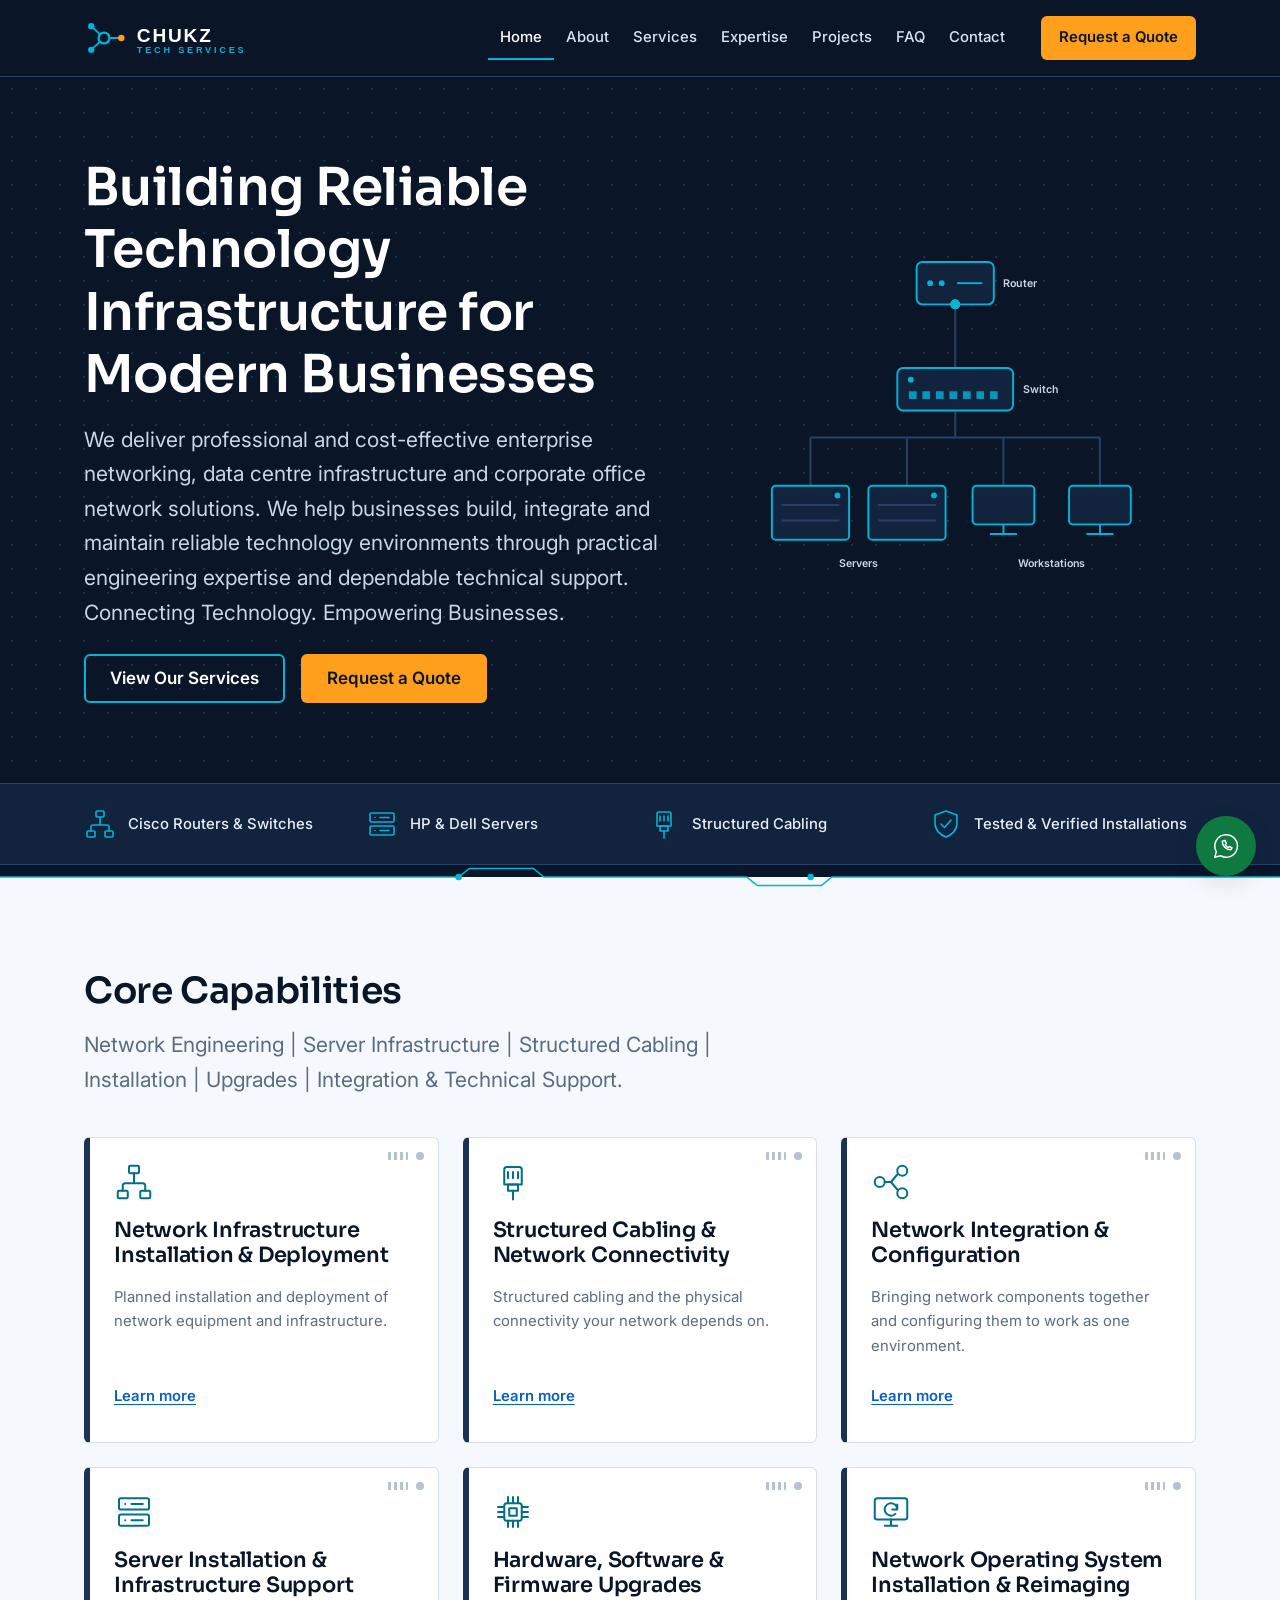
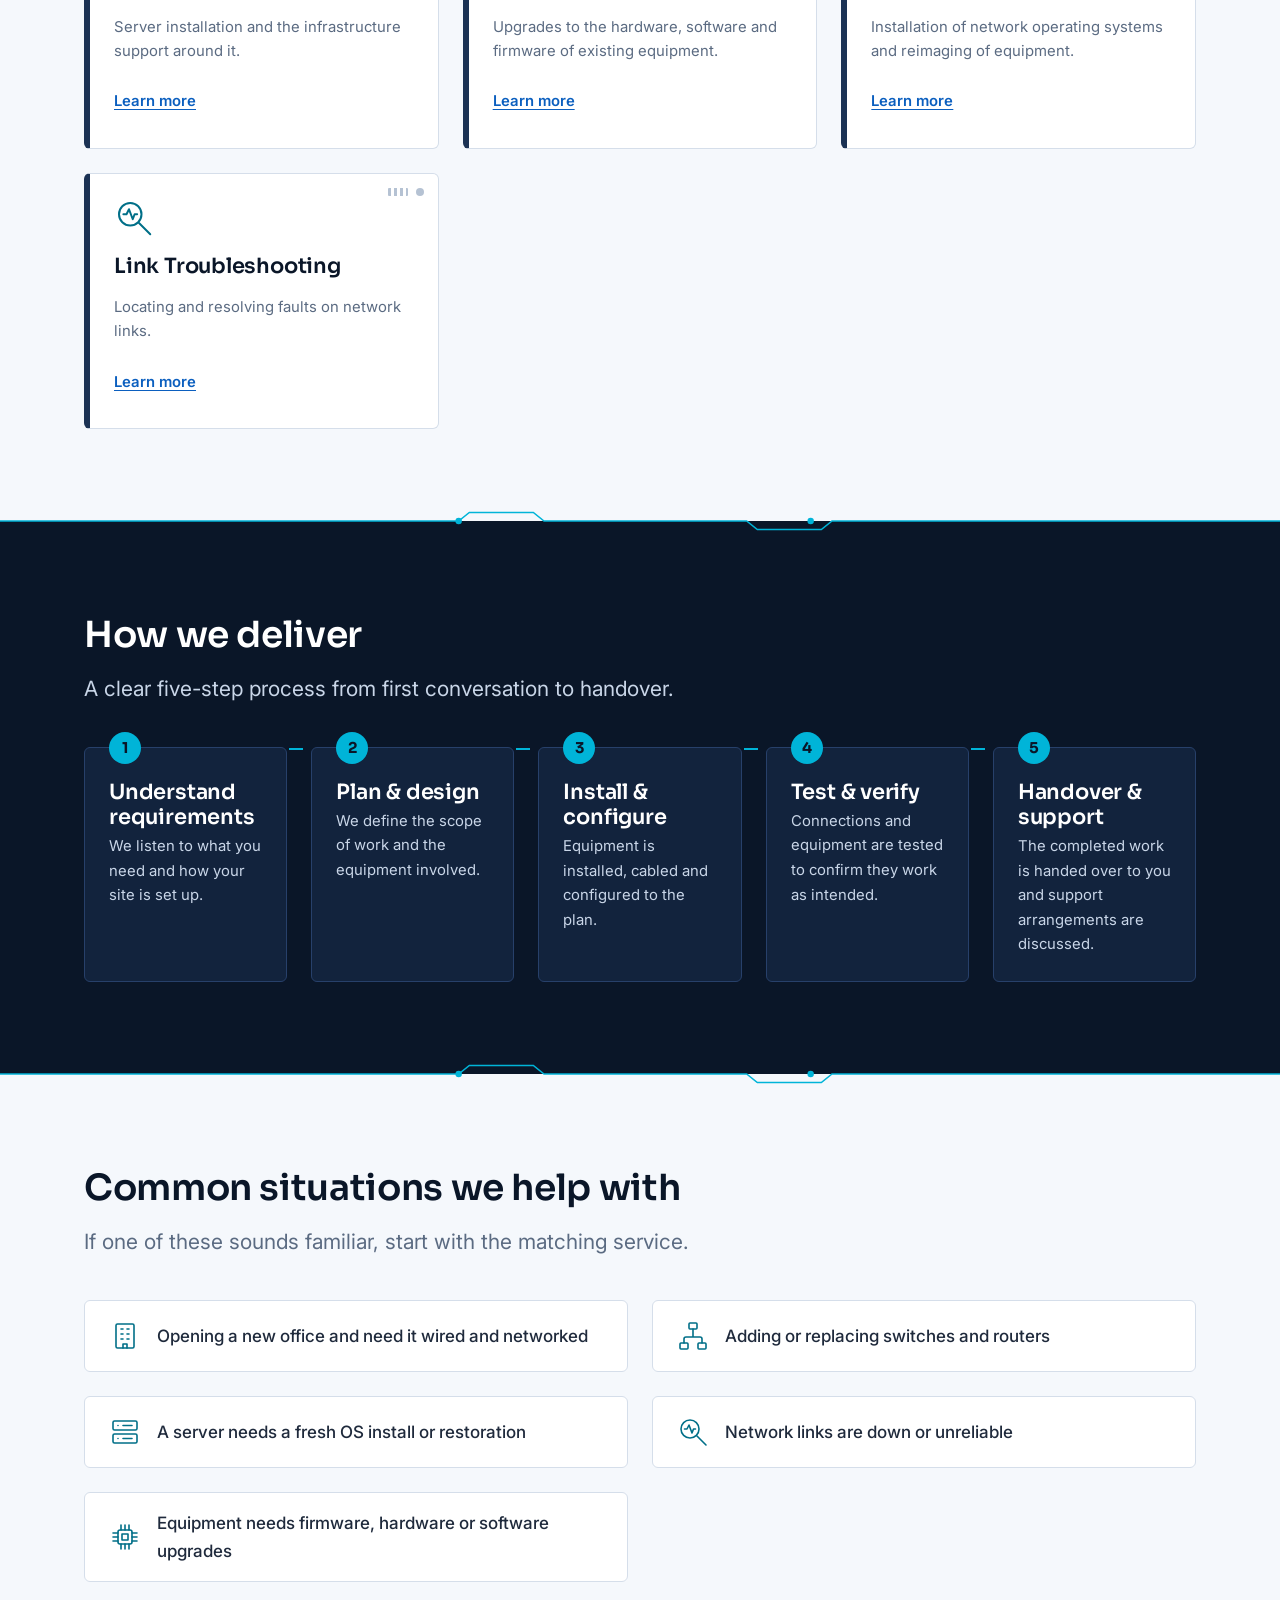
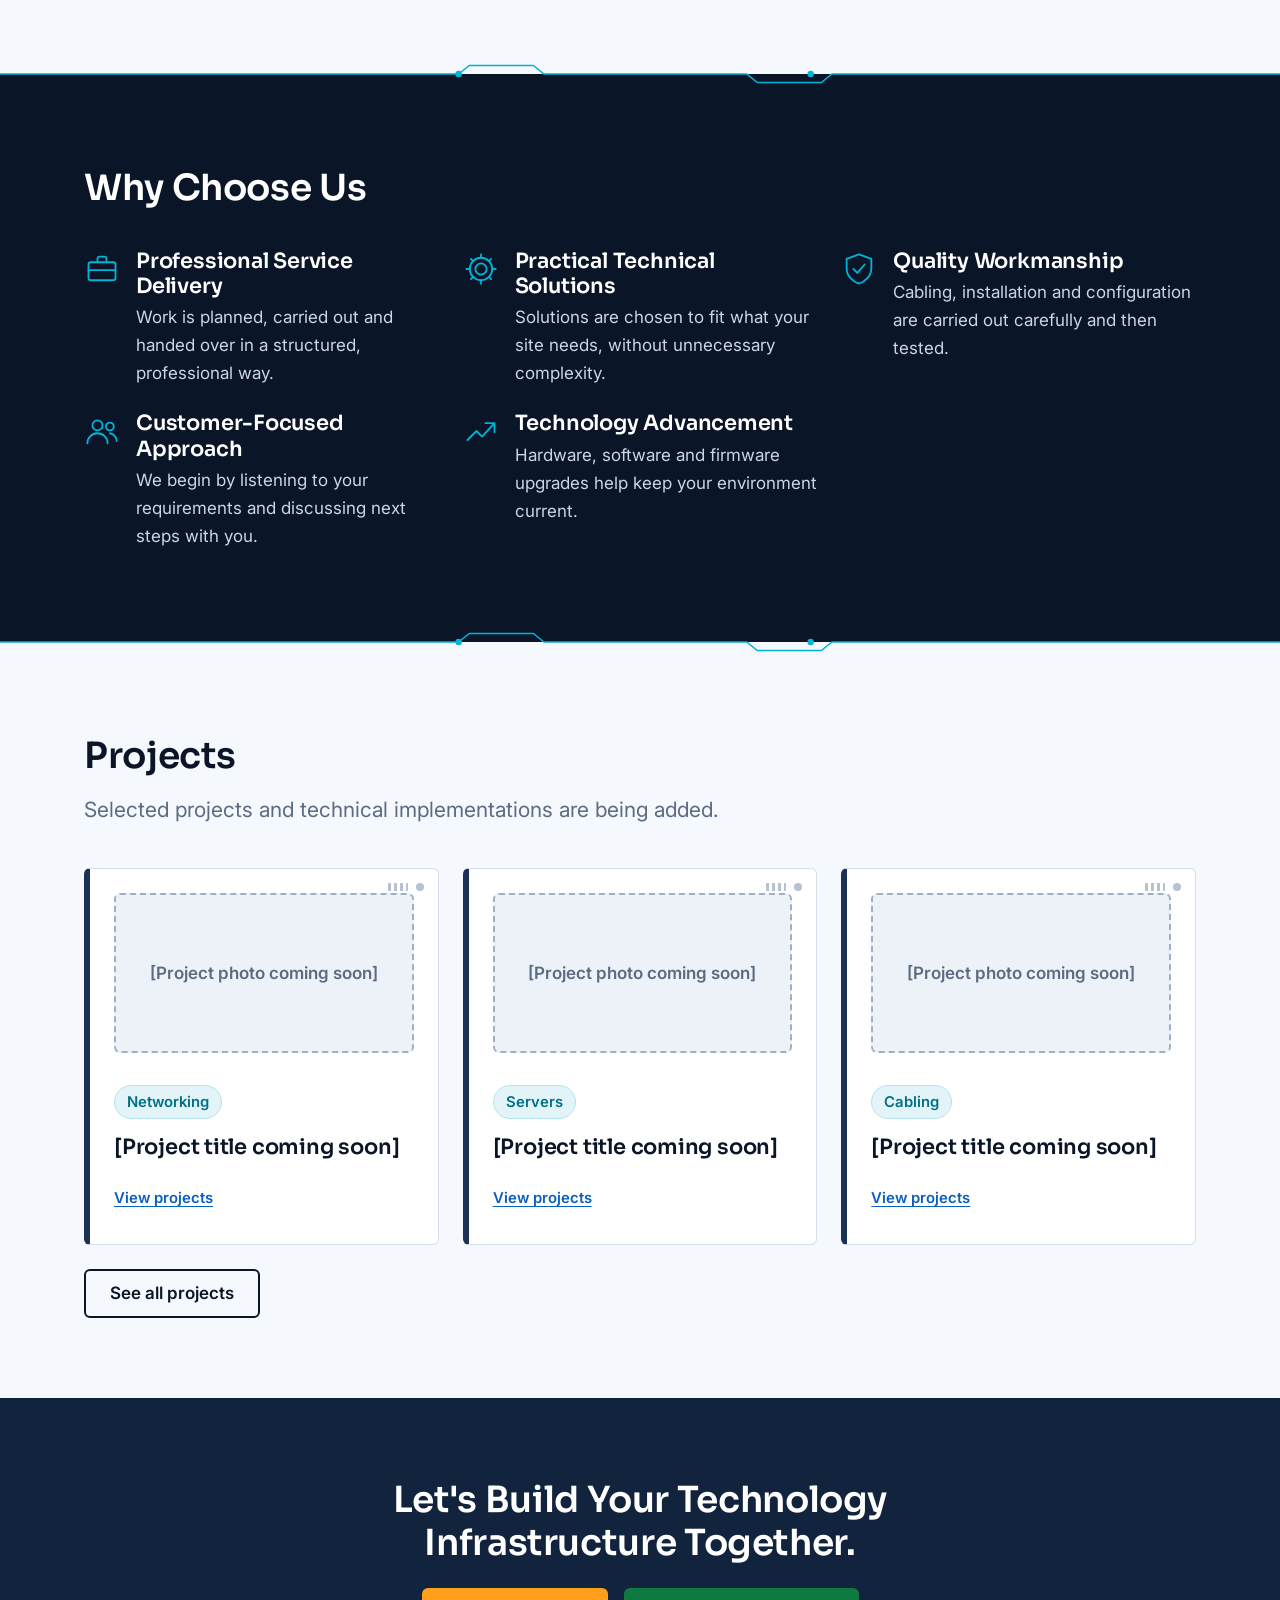
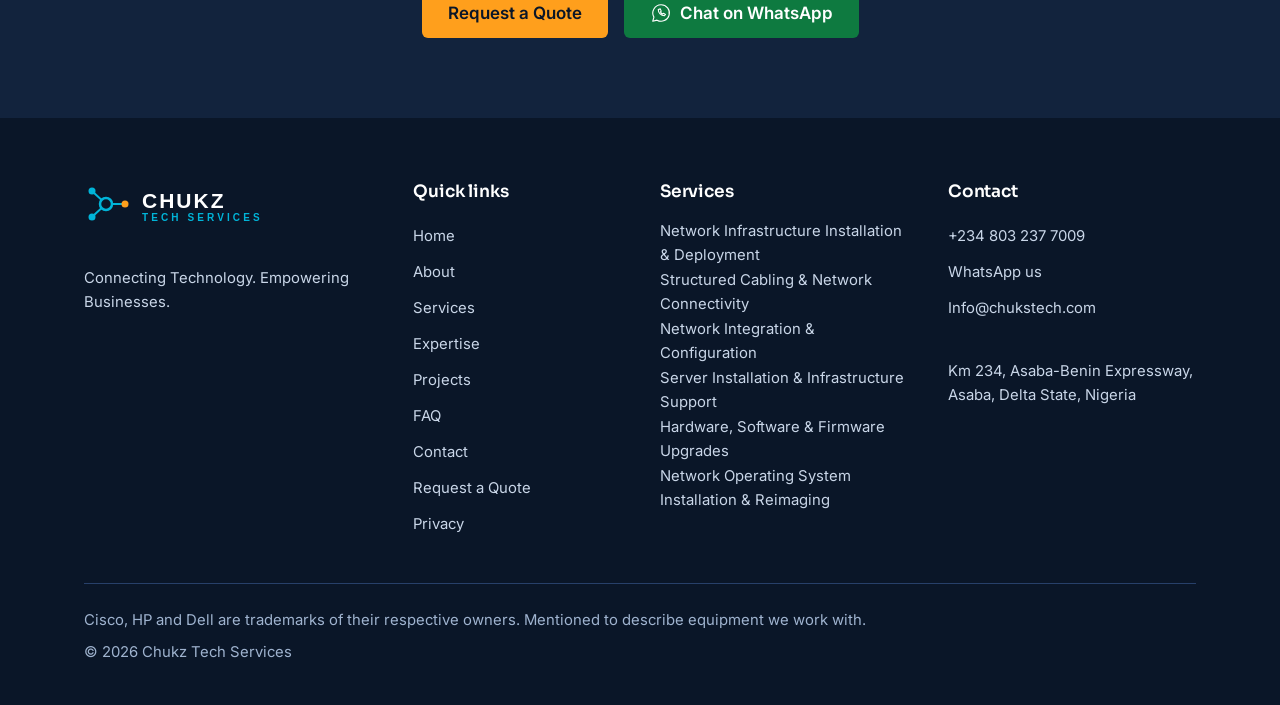
==== index.html @ 6fe448ba "updated Core Capabilities" ====
<!DOCTYPE html>
<html lang="en-GB" class="no-js">
<head>
<meta charset="utf-8">
<meta name="viewport" content="width=device-width, initial-scale=1">
<title>IT Infrastructure &amp; Network Engineering | Chukz Tech</title>
<meta name="description" content="Chukz Tech Services provides IT infrastructure, network engineering, server deployment and systems integration in Asaba, Delta State, Nigeria.">
<!-- OWNER: replace https://www.example.com with the real domain (canonical, og:url, og:image) -->
<link rel="canonical" href="https://www.example.com/index.html">
<meta name="theme-color" content="#0A1628">
<meta property="og:type" content="website"><meta property="og:site_name" content="Chukz Tech Services">
<meta property="og:title" content="IT Infrastructure &amp; Network Engineering | Chukz Tech"><meta property="og:description" content="Chukz Tech Services provides IT infrastructure, network engineering, server deployment and systems integration in Asaba, Delta State, Nigeria.">
<meta property="og:url" content="https://www.example.com/index.html"><meta property="og:image" content="https://www.example.com/assets/og-image.png">
<meta name="twitter:card" content="summary_large_image"><meta name="twitter:title" content="IT Infrastructure &amp; Network Engineering | Chukz Tech">
<meta name="twitter:description" content="Chukz Tech Services provides IT infrastructure, network engineering, server deployment and systems integration in Asaba, Delta State, Nigeria."><meta name="twitter:image" content="https://www.example.com/assets/og-image.png">
<link rel="icon" href="assets/favicon.svg" type="image/svg+xml">
<link rel="preconnect" href="https://fonts.googleapis.com"><link rel="preconnect" href="https://fonts.gstatic.com" crossorigin>
<link rel="stylesheet" href="https://fonts.googleapis.com/css2?family=Inter:wght@400;600&amp;family=Sora:wght@600&amp;display=swap">
<link rel="stylesheet" href="css/styles.css">
<script type="application/ld+json">{"@context": "https://schema.org", "@type": "ProfessionalService", "name": "Chukz Tech Services", "description": "IT infrastructure and network engineering provider.", "url": "https://www.example.com/", "telephone": "+2348032377009", "email": "Info@chukstech.com", "address": {"@type": "PostalAddress", "streetAddress": "Km 234, Asaba-Benin Expressway", "addressLocality": "Asaba", "addressRegion": "Delta State", "addressCountry": "NG"}}</script>
</head>
<body>
<svg xmlns="http://www.w3.org/2000/svg" style="display:none" aria-hidden="true" focusable="false">

<symbol id="i-network" viewBox="0 0 32 32"><rect x="12" y="3" width="8" height="6" rx="1"/><rect x="3" y="23" width="8" height="6" rx="1"/><rect x="21" y="23" width="8" height="6" rx="1"/><path d="M16 9v8M7 23v-4a2 2 0 0 1 2-2h14a2 2 0 0 1 2 2v4"/></symbol>
<symbol id="i-cable" viewBox="0 0 32 32"><path d="M9 18V6a2 2 0 0 1 2-2h10a2 2 0 0 1 2 2v12z"/><path d="M12 8v5M16 8v5M20 8v5"/><rect x="12" y="18" width="8" height="5"/><path d="M16 23v7"/></symbol>
<symbol id="i-integration" viewBox="0 0 32 32"><circle cx="7" cy="16" r="4"/><circle cx="25" cy="7" r="4"/><circle cx="25" cy="25" r="4"/><path d="M11 16h5M16 16l5-6M16 16l5 6"/></symbol>
<symbol id="i-server" viewBox="0 0 32 32"><rect x="4" y="5" width="24" height="9" rx="1.5"/><rect x="4" y="18" width="24" height="9" rx="1.5"/><path d="M9 9.5h.01M9 22.5h.01M14 9.5h9M14 22.5h9"/></symbol>
<symbol id="i-chip" viewBox="0 0 32 32"><rect x="9" y="9" width="14" height="14" rx="2"/><rect x="13" y="13" width="6" height="6"/><path d="M12 9V4M16 9V4M20 9V4M12 28v-5M16 28v-5M20 28v-5M9 12H4M9 16H4M9 20H4M28 12h-5M28 16h-5M28 20h-5"/></symbol>
<symbol id="i-reimage" viewBox="0 0 32 32"><rect x="3" y="5" width="26" height="17" rx="2"/><path d="M11 27h10M16 22v5M21 14a5 5 0 1 0-1.5 3.5M21 10v4h-4"/></symbol>
<symbol id="i-troubleshoot" viewBox="0 0 32 32"><circle cx="13" cy="13" r="9"/><path d="M20 20l9 9M7.5 13h2.5l2-4 3 8 1.5-4h2"/></symbol>
<symbol id="i-remote" viewBox="0 0 32 32"><rect x="5" y="14" width="22" height="13" rx="2"/><path d="M11 10a7.5 7.5 0 0 1 10 0M13.5 12.8a4 4 0 0 1 5 0M14 18l8 3-3.5 1-1 3.5z"/></symbol>
<symbol id="i-phone" viewBox="0 0 32 32"><path d="M7 4h5l2 6-3 2a14 14 0 0 0 7 7l2-3 6 2v5a2 2 0 0 1-2 2A21 21 0 0 1 5 6a2 2 0 0 1 2-2z"/></symbol>
<symbol id="i-whatsapp" viewBox="0 0 32 32"><path d="M16 4a12 12 0 0 0-10.3 18L4 28l6.2-1.6A12 12 0 1 0 16 4z"/><path d="M12 11c0 5 4 9 9 9l1.5-2-3-1.5-1.2 1a6 6 0 0 1-3-3l1-1.2L15 10z"/></symbol>
<symbol id="i-mail" viewBox="0 0 32 32"><rect x="3" y="7" width="26" height="18" rx="2"/><path d="M4 9l12 9 12-9"/></symbol>
<symbol id="i-pin" viewBox="0 0 32 32"><path d="M16 29s9-8 9-15a9 9 0 0 0-18 0c0 7 9 15 9 15z"/><circle cx="16" cy="14" r="3"/></symbol>
<symbol id="i-shield" viewBox="0 0 32 32"><path d="M16 3l11 4v8c0 7-5 12-11 14C10 27 5 22 5 15V7z"/><path d="M11 16l3.5 3.5L21 12"/></symbol>
<symbol id="i-quote" viewBox="0 0 32 32"><path d="M8 3h12l6 6v20H8z"/><path d="M20 3v6h6M12 15h10M12 20h10M12 25h6"/></symbol>
<symbol id="i-gear" viewBox="0 0 32 32"><circle cx="16" cy="16" r="5"/><circle cx="16" cy="16" r="10"/><path d="M16 3v3M16 26v3M3 16h3M26 16h3M7 7l2 2M23 23l2 2M7 25l2-2M23 9l2-2"/></symbol>
<symbol id="i-users" viewBox="0 0 32 32"><circle cx="12" cy="11" r="4.5"/><path d="M3 27a9 9 0 0 1 18 0"/><circle cx="23" cy="12" r="3.5"/><path d="M23 18a7 7 0 0 1 6 7"/></symbol>
<symbol id="i-scale" viewBox="0 0 32 32"><path d="M16 4v22M8 28h16M5 9h22M5 9L1.5 17a3.5 2.5 0 0 0 7 0zM27 9l-3.5 8a3.5 2.5 0 0 0 7 0z"/></symbol>
<symbol id="i-trend" viewBox="0 0 32 32"><path d="M4 24l8-8 5 5 11-12M20 9h8v8"/></symbol>
<symbol id="i-briefcase" viewBox="0 0 32 32"><rect x="4" y="10" width="24" height="16" rx="2"/><path d="M12 10V7a2 2 0 0 1 2-2h4a2 2 0 0 1 2 2v3M4 17h24"/></symbol>
<symbol id="i-building" viewBox="0 0 32 32"><rect x="7" y="4" width="18" height="24" rx="1.5"/><path d="M12 9h2M18 9h2M12 14h2M18 14h2M12 19h2M18 19h2M14 28v-4h4v4"/></symbol>
<symbol id="i-check" viewBox="0 0 32 32"><circle cx="16" cy="16" r="12"/><path d="M10 16.5l4 4 8-9"/></symbol>
<symbol id="i-target" viewBox="0 0 32 32"><circle cx="16" cy="16" r="12"/><circle cx="16" cy="16" r="7"/><circle cx="16" cy="16" r="2"/></symbol>
<symbol id="i-eye" viewBox="0 0 32 32"><path d="M2 16s5-9 14-9 14 9 14 9-5 9-14 9S2 16 2 16z"/><circle cx="16" cy="16" r="4"/></symbol>
</svg>
<a class="skip-link" href="#main">Skip to main content</a>
<header class="site-header">
<div class="container header-inner">
<a class="brand" href="index.html" aria-label="Chukz Tech Services, home"><img src="assets/logo.svg" alt="Chukz Tech Services" width="200" height="44"></a>
<div class="header-flex">
<nav id="nav-panel" class="nav-panel" aria-label="Primary"><ul class="nav-list"><li><a href="index.html" aria-current="page">Home</a></li><li><a href="about.html">About</a></li><li><a href="services.html">Services</a></li><li><a href="expertise.html">Expertise</a></li><li><a href="projects.html">Projects</a></li><li><a href="faq.html">FAQ</a></li><li><a href="contact.html">Contact</a></li></ul>
<div class="panel-cta"><a class="btn btn-primary btn-block" href="request-quote.html">Request a Quote</a></div></nav>
<div class="header-cta"><a class="btn btn-primary" href="request-quote.html">Request a Quote</a>
<button class="nav-toggle" type="button" aria-expanded="false" aria-controls="nav-panel" aria-label="Open menu"><span class="bars"></span></button></div>
</div></div></header>
<main id="main">
<section class="hero dotgrid"><div class="container hero-grid">
<div><h1>Building Reliable Technology Infrastructure for Modern Businesses</h1>
<p>   We deliver professional and cost-effective enterprise networking, data centre infrastructure and corporate office network solutions. We help businesses build, integrate and maintain reliable technology environments through practical engineering expertise and dependable technical support.
Connecting Technology. Empowering Businesses.</p>
<div class="btn-row"><a class="btn btn-secondary" href="services.html">View Our Services</a><a class="btn btn-primary" href="request-quote.html">Request a Quote</a></div></div>
<div class="hero-visual" role="img" aria-label="Animated network diagram: a router connected to a switch, which connects to servers and workstations"><svg viewBox="0 0 500 400" aria-hidden="true" focusable="false">
<path class="topo-link" d="M250 74V140M250 184V212M100 212H400M100 212V262M200 212V262M300 212V262M400 212V262"/>
<rect class="topo-node" x="210" y="30" width="80" height="44" rx="6"/><circle class="led" cx="224" cy="52" r="3"/><circle class="led" cx="236" cy="52" r="3"/><path d="M252 52h26" stroke="#00B4D8" stroke-width="2"/>
<text class="topo-label" x="300" y="56">Router</text>
<rect class="topo-node" x="190" y="140" width="120" height="44" rx="6"/>
<g fill="#00B4D8" opacity=".8"><rect x="202" y="164" width="8" height="8"/><rect x="216" y="164" width="8" height="8"/><rect x="230" y="164" width="8" height="8"/><rect x="244" y="164" width="8" height="8"/><rect x="258" y="164" width="8" height="8"/><rect x="272" y="164" width="8" height="8"/><rect x="286" y="164" width="8" height="8"/></g>
<circle class="led" cx="204" cy="152" r="3"/><text class="topo-label" x="320" y="166">Switch</text>
<g><rect class="topo-node" x="60" y="262" width="80" height="56" rx="4"/><path d="M70 282h60M70 298h60" stroke="#27406A" stroke-width="2"/><circle class="led" cx="128" cy="272" r="3"/>
<rect class="topo-node" x="160" y="262" width="80" height="56" rx="4"/><path d="M170 282h60M170 298h60" stroke="#27406A" stroke-width="2"/><circle class="led" cx="228" cy="272" r="3"/></g>
<text class="topo-label" x="150" y="346" text-anchor="middle">Servers</text>
<g><rect class="topo-node" x="268" y="262" width="64" height="40" rx="4"/><path d="M300 302v10M286 312h28" stroke="#00B4D8" stroke-width="2" fill="none"/>
<rect class="topo-node" x="368" y="262" width="64" height="40" rx="4"/><path d="M400 302v10M386 312h28" stroke="#00B4D8" stroke-width="2" fill="none"/></g>
<text class="topo-label" x="350" y="346" text-anchor="middle">Workstations</text>
<circle class="packet" r="5" style="offset-path:path('M250 74V212H100V262')"/>
<circle class="packet p2" r="5" style="offset-path:path('M250 74V212H200V262')"/>
<circle class="packet p3" r="5" style="offset-path:path('M250 74V212H400V262')"/>
</svg></div>
</div></section>
<section class="trust" aria-label="What we work with"><div class="container"><ul>
<li><svg class="icon" aria-hidden="true" focusable="false"><use href="#i-network"/></svg>Cisco Routers &amp; Switches</li><li><svg class="icon" aria-hidden="true" focusable="false"><use href="#i-server"/></svg>HP &amp; Dell Servers</li><li><svg class="icon" aria-hidden="true" focusable="false"><use href="#i-cable"/></svg>Structured Cabling</li><li><svg class="icon" aria-hidden="true" focusable="false"><use href="#i-shield"/></svg>Tested &amp; Verified Installations</li></ul></div></section>
<svg class="divider d2l" viewBox="0 0 1200 24" preserveAspectRatio="xMidYMid slice" aria-hidden="true" focusable="false"><path d="M0 12H430l10-8h60l10 8h190l10 8h60l10-8H1200"/><circle cx="430" cy="12" r="3"/><circle cx="760" cy="12" r="3"/></svg>
<section class="section light" id="capabilities"><div class="container">
<div class="section-head reveal"><h2>Core Capabilities</h2><p>Network Engineering | Server Infrastructure | Structured Cabling | Installation | Upgrades | Integration & Technical Support.</p></div>
<div class="cards-3"><article class="rack reveal"><svg class="icon" aria-hidden="true" focusable="false"><use href="#i-network"/></svg><h3>Network Infrastructure Installation &amp; Deployment</h3><p>Planned installation and deployment of network equipment and infrastructure.</p><a class="more" href="services.html#network-infrastructure">Learn more<span class="sr-only"> about Network Infrastructure Installation &amp; Deployment</span></a></article><article class="rack reveal"><svg class="icon" aria-hidden="true" focusable="false"><use href="#i-cable"/></svg><h3>Structured Cabling &amp; Network Connectivity</h3><p>Structured cabling and the physical connectivity your network depends on.</p><a class="more" href="services.html#structured-cabling">Learn more<span class="sr-only"> about Structured Cabling &amp; Network Connectivity</span></a></article><article class="rack reveal"><svg class="icon" aria-hidden="true" focusable="false"><use href="#i-integration"/></svg><h3>Network Integration &amp; Configuration</h3><p>Bringing network components together and configuring them to work as one environment.</p><a class="more" href="services.html#network-integration">Learn more<span class="sr-only"> about Network Integration &amp; Configuration</span></a></article><article class="rack reveal"><svg class="icon" aria-hidden="true" focusable="false"><use href="#i-server"/></svg><h3>Server Installation &amp; Infrastructure Support</h3><p>Server installation and the infrastructure support around it.</p><a class="more" href="services.html#server-installation">Learn more<span class="sr-only"> about Server Installation &amp; Infrastructure Support</span></a></article><article class="rack reveal"><svg class="icon" aria-hidden="true" focusable="false"><use href="#i-chip"/></svg><h3>Hardware, Software &amp; Firmware Upgrades</h3><p>Upgrades to the hardware, software and firmware of existing equipment.</p><a class="more" href="services.html#upgrades">Learn more<span class="sr-only"> about Hardware, Software &amp; Firmware Upgrades</span></a></article><article class="rack reveal"><svg class="icon" aria-hidden="true" focusable="false"><use href="#i-reimage"/></svg><h3>Network Operating System Installation &amp; Reimaging</h3><p>Installation of network operating systems and reimaging of equipment.</p><a class="more" href="services.html#os-reimaging">Learn more<span class="sr-only"> about Network Operating System Installation &amp; Reimaging</span></a></article><article class="rack reveal"><svg class="icon" aria-hidden="true" focusable="false"><use href="#i-troubleshoot"/></svg><h3>Link Troubleshooting</h3><p>Locating and resolving faults on network links.</p><a class="more" href="services.html#link-troubleshooting">Learn more<span class="sr-only"> about Link Troubleshooting</span></a></article></div></div></section>
<svg class="divider l2d" viewBox="0 0 1200 24" preserveAspectRatio="xMidYMid slice" aria-hidden="true" focusable="false"><path d="M0 12H430l10-8h60l10 8h190l10 8h60l10-8H1200"/><circle cx="430" cy="12" r="3"/><circle cx="760" cy="12" r="3"/></svg>
<section class="section dark dotgrid" id="process"><div class="container">
<div class="section-head reveal"><h2>How we deliver</h2><p>A clear five-step process from first conversation to handover.</p></div>
<ol class="steps"><li class="reveal"><h3>Understand requirements</h3><p>We listen to what you need and how your site is set up.</p></li><li class="reveal"><h3>Plan & design</h3><p>We define the scope of work and the equipment involved.</p></li><li class="reveal"><h3>Install & configure</h3><p>Equipment is installed, cabled and configured to the plan.</p></li><li class="reveal"><h3>Test & verify</h3><p>Connections and equipment are tested to confirm they work as intended.</p></li><li class="reveal"><h3>Handover & support</h3><p>The completed work is handed over to you and support arrangements are discussed.</p></li></ol></div></section>
<svg class="divider d2l" viewBox="0 0 1200 24" preserveAspectRatio="xMidYMid slice" aria-hidden="true" focusable="false"><path d="M0 12H430l10-8h60l10 8h190l10 8h60l10-8H1200"/><circle cx="430" cy="12" r="3"/><circle cx="760" cy="12" r="3"/></svg>
<section class="section light" id="situations"><div class="container">
<div class="section-head reveal"><h2>Common situations we help with</h2><p>If one of these sounds familiar, start with the matching service.</p></div>
<div class="cards-2"><a class="scenario reveal" href="services.html#network-infrastructure"><svg class="icon" aria-hidden="true" focusable="false"><use href="#i-building"/></svg><span>Opening a new office and need it wired and networked</span></a><a class="scenario reveal" href="services.html#network-integration"><svg class="icon" aria-hidden="true" focusable="false"><use href="#i-network"/></svg><span>Adding or replacing switches and routers</span></a><a class="scenario reveal" href="services.html#server-installation"><svg class="icon" aria-hidden="true" focusable="false"><use href="#i-server"/></svg><span>A server needs a fresh OS install or restoration</span></a><a class="scenario reveal" href="services.html#link-troubleshooting"><svg class="icon" aria-hidden="true" focusable="false"><use href="#i-troubleshoot"/></svg><span>Network links are down or unreliable</span></a><a class="scenario reveal" href="services.html#upgrades"><svg class="icon" aria-hidden="true" focusable="false"><use href="#i-chip"/></svg><span>Equipment needs firmware, hardware or software upgrades</span></a></div></div></section>
<svg class="divider l2d" viewBox="0 0 1200 24" preserveAspectRatio="xMidYMid slice" aria-hidden="true" focusable="false"><path d="M0 12H430l10-8h60l10 8h190l10 8h60l10-8H1200"/><circle cx="430" cy="12" r="3"/><circle cx="760" cy="12" r="3"/></svg>
<section class="section dark" id="why"><div class="container">
<div class="section-head reveal"><h2>Why Choose Us</h2></div>
<div class="cards-3"><div class="value reveal"><svg class="icon" aria-hidden="true" focusable="false"><use href="#i-briefcase"/></svg><div><h3>Professional Service Delivery</h3><p>Work is planned, carried out and handed over in a structured, professional way.</p></div></div><div class="value reveal"><svg class="icon" aria-hidden="true" focusable="false"><use href="#i-gear"/></svg><div><h3>Practical Technical Solutions</h3><p>Solutions are chosen to fit what your site needs, without unnecessary complexity.</p></div></div><div class="value reveal"><svg class="icon" aria-hidden="true" focusable="false"><use href="#i-shield"/></svg><div><h3>Quality Workmanship</h3><p>Cabling, installation and configuration are carried out carefully and then tested.</p></div></div><div class="value reveal"><svg class="icon" aria-hidden="true" focusable="false"><use href="#i-users"/></svg><div><h3>Customer-Focused Approach</h3><p>We begin by listening to your requirements and discussing next steps with you.</p></div></div><div class="value reveal"><svg class="icon" aria-hidden="true" focusable="false"><use href="#i-trend"/></svg><div><h3>Technology Advancement</h3><p>Hardware, software and firmware upgrades help keep your environment current.</p></div></div></div></div></section>
<svg class="divider d2l" viewBox="0 0 1200 24" preserveAspectRatio="xMidYMid slice" aria-hidden="true" focusable="false"><path d="M0 12H430l10-8h60l10 8h190l10 8h60l10-8H1200"/><circle cx="430" cy="12" r="3"/><circle cx="760" cy="12" r="3"/></svg>
<section class="section light" id="projects-teaser"><div class="container">
<div class="section-head reveal"><h2>Projects</h2><p>Selected projects and technical implementations are being added.</p></div>
<div class="cards-3"><article class="rack reveal"><!-- OWNER: replace --><div class="placeholder">[Project photo coming soon]</div><p class="mt-4"><span class="badge">Networking</span></p><h3>[Project title coming soon]</h3><a class="more" href="projects.html">View projects</a></article><article class="rack reveal"><!-- OWNER: replace --><div class="placeholder">[Project photo coming soon]</div><p class="mt-4"><span class="badge">Servers</span></p><h3>[Project title coming soon]</h3><a class="more" href="projects.html">View projects</a></article><article class="rack reveal"><!-- OWNER: replace --><div class="placeholder">[Project photo coming soon]</div><p class="mt-4"><span class="badge">Cabling</span></p><h3>[Project title coming soon]</h3><a class="more" href="projects.html">View projects</a></article></div>
<div class="btn-row"><a class="btn btn-secondary" href="projects.html">See all projects</a></div></div></section>
<section class="section band dotgrid"><div class="container">
<h2>Let's Build Your Technology Infrastructure Together.</h2>
<div class="btn-row"><a class="btn btn-primary" href="request-quote.html">Request a Quote</a><a class="btn btn-wa" href="https://wa.me/2348032377009" rel="noopener"><svg class="icon icon-sm" aria-hidden="true" focusable="false"><use href="#i-whatsapp"/></svg>Chat on WhatsApp</a></div></div></section>
</main>
<footer class="site-footer"><div class="container">
<div class="footer-grid">
<div><img src="assets/logo.svg" alt="Chukz Tech Services" width="200" height="44" loading="lazy"><p class="mt-4">Connecting Technology. Empowering Businesses.</p>
<!-- OWNER: add social links here once real URLs exist
<ul><li><a href="">Facebook</a></li><li><a href="">LinkedIn</a></li></ul> --></div>
<div><h2>Quick links</h2><ul><li><a href="index.html">Home</a></li><li><a href="about.html">About</a></li><li><a href="services.html">Services</a></li><li><a href="expertise.html">Expertise</a></li><li><a href="projects.html">Projects</a></li><li><a href="faq.html">FAQ</a></li><li><a href="contact.html">Contact</a></li><li><a href="request-quote.html">Request a Quote</a></li><li><a href="privacy.html">Privacy</a></li></ul></div>
<div><h2>Services</h2><ul><li><a href="services.html#network-infrastructure">Network Infrastructure Installation &amp; Deployment</a></li><li><a href="services.html#structured-cabling">Structured Cabling &amp; Network Connectivity</a></li><li><a href="services.html#network-integration">Network Integration &amp; Configuration</a></li><li><a href="services.html#server-installation">Server Installation &amp; Infrastructure Support</a></li><li><a href="services.html#upgrades">Hardware, Software &amp; Firmware Upgrades</a></li><li><a href="services.html#os-reimaging">Network Operating System Installation &amp; Reimaging</a></li></ul></div>
<div><h2>Contact</h2><ul>
<li><a href="tel:+2348032377009">+234 803 237 7009</a></li>
<li><a href="https://wa.me/2348032377009" rel="noopener">WhatsApp us</a></li>
<li><a href="mailto:Info@chukstech.com">Info@chukstech.com</a></li></ul>
<p class="mt-4">Km 234, Asaba-Benin Expressway, Asaba, Delta State, Nigeria</p></div>
</div>
<div class="footer-bottom">
<p>Cisco, HP and Dell are trademarks of their respective owners. Mentioned to describe equipment we work with.</p>
<p>&copy; <span data-year>2026</span> Chukz Tech Services</p></div>
</div></footer>
<div class="mobile-bar" aria-label="Quick contact">
<a href="tel:+2348032377009"><svg class="icon" aria-hidden="true" focusable="false"><use href="#i-phone"/></svg>Call</a>
<a href="https://wa.me/2348032377009" rel="noopener"><svg class="icon" aria-hidden="true" focusable="false"><use href="#i-whatsapp"/></svg>WhatsApp</a>
<a href="request-quote.html"><svg class="icon" aria-hidden="true" focusable="false"><use href="#i-quote"/></svg>Get Quote</a></div>
<a class="wa-float" href="https://wa.me/2348032377009" rel="noopener" aria-label="Chat on WhatsApp"><svg class="icon" aria-hidden="true" focusable="false"><use href="#i-whatsapp"/></svg></a>
<script src="js/main.js" defer></script>
</body>
</html>
---- css/styles.css ----
/* ==========================================================================
   Chukz Tech Services - styles.css
   Concept: "Infrastructure you can trust"
   Sections: 1 Tokens | 2 Base | 3 Layout | 4 Header/Nav | 5 Buttons/Badges
   6 Hero | 7 Sections/Dividers | 8 Cards/Rack units | 9 Process/Timeline
   10 Accordion | 11 Tabs | 12 Modal | 13 Forms/Wizard/Alerts | 14 Projects
   15 Footer | 16 Mobile bar/WhatsApp | 17 Reveal/Motion | 18 Utilities
   ========================================================================== */

/* ---------- 1. TOKENS ---------- */
:root {
  --navy: #0A1628;
  --navy-2: #12233D;
  --navy-3: #1B3254;
  --cyan: #00B4D8;
  --blue: #1E90FF;
  --link: #0B5FBF;          /* AA-safe link colour on light backgrounds */
  --cyan-dark: #006F88;     /* AA-safe cyan on light backgrounds */
  --bg: #F5F8FC;
  --white: #FFFFFF;
  --ink: #1F2A3C;
  --muted: #5B6B82;
  --line: #D5DEEA;
  --line-dark: #27406A;
  --warm: #FF9F1C;          /* primary CTA only */
  --warm-hover: #FFB347;
  --ok: #0A7A4B;
  --err: #B3261E;

  --font-head: "Sora", "Segoe UI", Roboto, Arial, sans-serif;
  --font-body: "Inter", system-ui, -apple-system, "Segoe UI", Roboto, Arial, sans-serif;

  --fs-sm: clamp(0.875rem, 0.85rem + 0.1vw, 0.9375rem);
  --fs-base: clamp(1rem, 0.96rem + 0.2vw, 1.0625rem);
  --fs-lg: clamp(1.125rem, 1.05rem + 0.4vw, 1.3125rem);
  --fs-h3: clamp(1.125rem, 1.05rem + 0.5vw, 1.375rem);
  --fs-h2: clamp(1.5rem, 1.2rem + 1.5vw, 2.25rem);
  --fs-h1: clamp(1.875rem, 1.3rem + 2.8vw, 3.25rem);

  --s1: 8px; --s2: 16px; --s3: 24px; --s4: 32px; --s5: 40px; --s6: 48px; --s8: 64px; --s10: 80px;
  --radius: 6px;
  --container: 1160px;
  --header-h: 76px;
  --header-h-small: 60px;
  --bar-h: 68px;
  --shadow: 0 8px 24px rgba(10, 22, 40, .10);
}

/* ---------- 2. BASE ---------- */
*, *::before, *::after { box-sizing: border-box; }
html { scroll-behavior: smooth; scroll-padding-top: calc(var(--header-h-small) + 56px); -webkit-text-size-adjust: 100%; }
body { margin: 0; font-family: var(--font-body); font-size: var(--fs-base); line-height: 1.65; color: var(--ink); background: var(--bg); overflow-x: hidden; }
img, svg { max-width: 100%; height: auto; }
h1, h2, h3, h4 { font-family: var(--font-head); line-height: 1.2; margin: 0 0 var(--s2); color: var(--navy); font-weight: 600; letter-spacing: -0.01em; }
h1 { font-size: var(--fs-h1); }
h2 { font-size: var(--fs-h2); }
h3 { font-size: var(--fs-h3); }
p { margin: 0 0 var(--s2); max-width: 70ch; }
ul, ol { margin: 0 0 var(--s2); padding-left: 1.25rem; }
a { color: var(--link); text-underline-offset: 3px; }
a:hover { color: var(--blue); }
:focus-visible { outline: 3px solid var(--blue); outline-offset: 3px; border-radius: 2px; }
.dark :focus-visible, .site-header :focus-visible, .site-footer :focus-visible { outline-color: var(--cyan); }
.skip-link { position: absolute; left: var(--s2); top: -100px; background: var(--warm); color: var(--navy); padding: 12px 20px; font-weight: 600; z-index: 1000; border-radius: var(--radius); }
.skip-link:focus { top: var(--s1); }
.sr-only { position: absolute; width: 1px; height: 1px; padding: 0; margin: -1px; overflow: hidden; clip: rect(0,0,0,0); white-space: nowrap; border: 0; }
.icon { width: 40px; height: 40px; fill: none; stroke: currentColor; stroke-width: 1.6; stroke-linecap: round; stroke-linejoin: round; flex: none; }
.icon-sm { width: 22px; height: 22px; }

/* ---------- 3. LAYOUT ---------- */
.container { width: 100%; max-width: var(--container); margin-inline: auto; padding-inline: var(--s3); }
.grid { display: grid; gap: var(--s3); grid-template-columns: repeat(12, 1fr); }
.grid > * { grid-column: span 12; min-width: 0; }
.stack > * + * { margin-top: var(--s2); }
.cards-3, .cards-2, .cards-4 { display: grid; gap: var(--s3); grid-template-columns: 1fr; }
@media (min-width: 640px) { .cards-2, .cards-3, .cards-4 { grid-template-columns: repeat(2, 1fr); } }
@media (min-width: 960px) {
  .cards-3 { grid-template-columns: repeat(3, 1fr); }
  .cards-4 { grid-template-columns: repeat(4, 1fr); }
  .col-5 { grid-column: span 5; } .col-6 { grid-column: span 6; } .col-7 { grid-column: span 7; }
}
main { display: block; padding-bottom: 0; }

/* ---------- 4. HEADER / NAV ---------- */
.site-header { position: sticky; top: 0; z-index: 100; background: var(--navy); color: var(--white); border-bottom: 1px solid var(--line-dark); transition: box-shadow .25s; }
.site-header.is-small { box-shadow: 0 4px 20px rgba(0,0,0,.35); }
.header-inner { display: flex; align-items: center; justify-content: space-between; gap: var(--s2); min-height: var(--header-h); transition: min-height .25s; }
.site-header.is-small .header-inner { min-height: var(--header-h-small); }
.brand { display: inline-flex; align-items: center; min-height: 44px; }
.brand img { height: 40px; width: auto; transition: height .25s; }
.site-header.is-small .brand img { height: 32px; }
.nav-list { display: none; list-style: none; margin: 0; padding: 0; gap: 4px; }
.nav-list a { display: inline-flex; align-items: center; min-height: 44px; padding: 0 12px; color: #D9E4F2; text-decoration: none; font-size: var(--fs-sm); font-weight: 500; border-bottom: 2px solid transparent; }
.nav-list a:hover { color: var(--white); border-color: var(--line-dark); }
.nav-list a[aria-current="page"] { color: var(--white); border-color: var(--cyan); }
.header-cta { display: flex; align-items: center; gap: var(--s1); }
.header-cta .btn { padding: 10px 16px; min-height: 44px; font-size: var(--fs-sm); }
.nav-toggle { display: inline-flex; align-items: center; justify-content: center; width: 48px; height: 48px; background: transparent; border: 1px solid var(--line-dark); border-radius: var(--radius); color: var(--white); cursor: pointer; }
.nav-toggle .bars, .nav-toggle .bars::before, .nav-toggle .bars::after { display: block; width: 22px; height: 2px; background: currentColor; position: relative; transition: transform .2s; }
.nav-toggle .bars::before, .nav-toggle .bars::after { content: ""; position: absolute; left: 0; }
.nav-toggle .bars::before { top: -7px; } .nav-toggle .bars::after { top: 7px; }
.nav-toggle[aria-expanded="true"] .bars { background: transparent; }
.nav-toggle[aria-expanded="true"] .bars::before { transform: translateY(7px) rotate(45deg); }
.nav-toggle[aria-expanded="true"] .bars::after { transform: translateY(-7px) rotate(-45deg); }
.nav-panel { position: fixed; inset: var(--header-h-small) 0 0 0; background: var(--navy); padding: var(--s3); overflow-y: auto; transform: translateX(100%); visibility: hidden; transition: transform .25s, visibility .25s; }
.nav-panel.is-open { transform: none; visibility: visible; }
.nav-panel .nav-list { display: flex; flex-direction: column; gap: 0; }
.nav-panel .nav-list a { width: 100%; min-height: 52px; font-size: var(--fs-lg); border-bottom: 1px solid var(--line-dark); }
@media (max-width: 479px) { .header-cta .btn { display: none; } .nav-panel .panel-cta { display: flex; } }
.panel-cta { display: none; margin-top: var(--s3); }
@media (min-width: 1024px) {
  .nav-toggle { display: none; }
  .nav-panel { position: static; transform: none; visibility: visible; padding: 0; background: none; overflow: visible; }
  .nav-panel .nav-list { display: flex; flex-direction: row; }
  .nav-panel .nav-list a { min-height: 44px; width: auto; font-size: var(--fs-sm); border-bottom: 2px solid transparent; }
  .nav-panel .nav-list a[aria-current="page"] { border-color: var(--cyan); }
  .panel-cta { display: none !important; }
}
.header-flex { display: flex; align-items: center; gap: var(--s3); }

/* ---------- 5. BUTTONS / BADGES ---------- */
.btn { display: inline-flex; align-items: center; justify-content: center; gap: 8px; min-height: 48px; padding: 12px 24px; border: 2px solid transparent; border-radius: var(--radius); font: 600 var(--fs-base)/1.2 var(--font-body); text-decoration: none; cursor: pointer; transition: background .2s, color .2s, border-color .2s, transform .2s; }
.btn:active { transform: translateY(1px); }
.btn-primary { background: var(--warm); color: var(--navy); }
.btn-primary:hover { background: var(--warm-hover); color: var(--navy); }
.btn-secondary { background: transparent; color: var(--white); border-color: var(--cyan); }
.btn-secondary:hover { background: var(--cyan); color: var(--navy); }
.light .btn-secondary { color: var(--navy); border-color: var(--navy); }
.light .btn-secondary:hover { background: var(--navy); color: var(--white); }
.btn-ghost { background: transparent; color: var(--link); padding-inline: 8px; }
.btn-ghost:hover { text-decoration: underline; }
.dark .btn-ghost { color: var(--cyan); }
.btn-wa { background: #0E7A40; color: #fff; }
.btn-wa:hover { background: #0B6A37; color: #fff; }
.btn-block { width: 100%; }
.btn-row { display: flex; flex-wrap: wrap; gap: var(--s2); margin-top: var(--s3); }
.badge { display: inline-flex; align-items: center; gap: 6px; padding: 4px 12px; font-size: var(--fs-sm); font-weight: 600; border-radius: 999px; background: #E3F4F9; color: var(--cyan-dark); border: 1px solid #B6E3EF; }
.dark .badge { background: rgba(0,180,216,.12); color: var(--cyan); border-color: rgba(0,180,216,.4); }

/* ---------- 6. HERO ---------- */
.hero { background: var(--navy); color: var(--white); position: relative; overflow: hidden; padding-block: var(--s8); }
.hero h1 { color: var(--white); }
.hero p { color: #C9D6E8; font-size: var(--fs-lg); }
.hero-grid { display: grid; gap: var(--s5); align-items: center; }
.hero-visual { width: 100%; aspect-ratio: 5 / 4; max-width: 560px; margin-inline: auto; }
.hero-visual svg { width: 100%; height: 100%; }
@media (min-width: 960px) { .hero { padding-block: var(--s10); } .hero-grid { grid-template-columns: 1.1fr .9fr; } }
.page-hero { background: var(--navy); color: var(--white); padding-block: var(--s6); }
.page-hero h1 { color: var(--white); margin-bottom: var(--s1); }
.page-hero p { color: #C9D6E8; font-size: var(--fs-lg); margin: 0; }
.breadcrumb { font-size: var(--fs-sm); margin-bottom: var(--s2); color: #9FB3CF; }
.breadcrumb a { color: var(--cyan); }
.breadcrumb [aria-current] { color: #D9E4F2; }
/* topology animation */
.topo-link { stroke: var(--line-dark); stroke-width: 2; fill: none; }
.topo-node { fill: var(--navy-2); stroke: var(--cyan); stroke-width: 2; }
.topo-label { fill: #C9D6E8; font: 600 11px var(--font-body); }
.packet { fill: var(--cyan); offset-rotate: 0deg; animation: travel 4s linear infinite; }
.packet.p2 { animation-delay: -1.3s; fill: var(--warm); } .packet.p3 { animation-delay: -2.6s; }
@keyframes travel { from { offset-distance: 0%; } to { offset-distance: 100%; } }
.led { fill: var(--cyan); animation: pulse 2.4s ease-in-out infinite; }
@keyframes pulse { 50% { opacity: .35; } }

@supports not (offset-path: path('M0 0')) { .packet { display: none; } }

/* ---------- 7. SECTIONS / DIVIDERS ---------- */
.section { padding-block: var(--s8); }
@media (min-width: 960px) { .section { padding-block: var(--s10); } }
.section.light { background: var(--bg); }
.section.white { background: var(--white); }
.section.dark { background: var(--navy); color: #D9E4F2; }
.section.dark h2, .section.dark h3 { color: var(--white); }
.section.dark p { color: #C9D6E8; }
.dotgrid { background-image: radial-gradient(rgba(0,180,216,.22) 1px, transparent 1px); background-size: 24px 24px; }
.section-head { max-width: 720px; margin-bottom: var(--s5); }
.section-head p { color: var(--muted); font-size: var(--fs-lg); }
.dark .section-head p { color: #C9D6E8; }
.divider { display: block; width: 100%; height: 24px; color: var(--cyan); }
.divider path, .divider circle { fill: none; stroke: currentColor; stroke-width: 1.5; }
.divider circle { fill: currentColor; stroke: none; }
.divider.l2d { background: linear-gradient(var(--bg) 50%, var(--navy) 50%); }
.divider.d2l { background: linear-gradient(var(--navy) 50%, var(--bg) 50%); }
.divider.l2l { background: var(--bg); }
.divider.d2d { background: var(--navy); }
.trust { background: var(--navy-2); border-block: 1px solid var(--line-dark); }
.trust ul { list-style: none; margin: 0; padding: var(--s3) 0; display: grid; gap: var(--s2); grid-template-columns: repeat(2, 1fr); }
.trust li { display: flex; align-items: center; gap: 12px; color: #E6EEF9; font-weight: 500; font-size: var(--fs-sm); }
.trust .icon { width: 32px; height: 32px; color: var(--cyan); }
@media (min-width: 860px) { .trust ul { grid-template-columns: repeat(4, 1fr); } }
.band { background: var(--navy-2); color: var(--white); text-align: center; }
.band h2 { color: var(--white); margin-inline: auto; max-width: 22ch; }
.band .btn-row { justify-content: center; }
.subnav { position: sticky; top: var(--header-h-small); z-index: 50; background: var(--white); border-bottom: 1px solid var(--line); display: none; }
.subnav ul { list-style: none; margin: 0; padding: 0; display: flex; gap: var(--s1); overflow-x: auto; }
.subnav a { display: inline-flex; align-items: center; min-height: 48px; padding: 0 14px; white-space: nowrap; font-size: var(--fs-sm); font-weight: 600; text-decoration: none; border-bottom: 3px solid transparent; color: var(--ink); }
.subnav a:hover, .subnav a.is-active { border-color: var(--cyan); color: var(--link); }
@media (min-width: 960px) { .subnav { display: block; } }
.service-block { display: grid; gap: var(--s4); align-items: start; padding-block: var(--s6); border-bottom: 1px solid var(--line); }
.service-block:last-of-type { border-bottom: 0; }
@media (min-width: 960px) {
  .service-block { grid-template-columns: 5fr 7fr; }
  .service-block:nth-of-type(even) .service-media { order: 2; }
}
.service-media { display: grid; place-items: center; min-height: 200px; background: var(--navy); color: var(--cyan); border-radius: var(--radius); }
.service-media .icon { width: 96px; height: 96px; stroke-width: 1.3; }
.check-list { list-style: none; padding: 0; }
.check-list li { position: relative; padding-left: 28px; margin-bottom: 10px; }
.check-list li::before { content: ""; position: absolute; left: 0; top: .5em; width: 12px; height: 7px; border-left: 2px solid var(--cyan-dark); border-bottom: 2px solid var(--cyan-dark); transform: rotate(-45deg); }
.dark .check-list li::before { border-color: var(--cyan); }

/* ---------- 8. CARDS / RACK UNITS ---------- */
.card { background: var(--white); border: 1px solid var(--line); border-radius: var(--radius); padding: var(--s3); }
.rack { position: relative; display: flex; flex-direction: column; background: var(--white); border: 1px solid var(--line); border-left: 6px solid var(--navy-3); border-radius: var(--radius); padding: var(--s3) var(--s3) var(--s3) var(--s3); transition: border-color .2s, box-shadow .2s; }
.rack::before { content: ""; position: absolute; top: 14px; right: 14px; width: 8px; height: 8px; border-radius: 50%; background: #B5C2D3; transition: background .2s, box-shadow .2s; }
.rack::after { content: ""; position: absolute; top: 14px; right: 30px; width: 20px; height: 8px; background: repeating-linear-gradient(90deg, #B5C2D3 0 3px, transparent 3px 6px); border-radius: 1px; }
.rack:hover, .rack:focus-within { border-left-color: var(--cyan); box-shadow: var(--shadow); }
.rack:hover::before, .rack:focus-within::before { background: var(--cyan); box-shadow: 0 0 10px 2px rgba(0,180,216,.7); }
.rack .icon { color: var(--cyan-dark); margin-bottom: var(--s2); }
.rack h3 { font-size: var(--fs-lg); }
.rack p { color: var(--muted); font-size: var(--fs-sm); flex: 1; }
.rack .more { font-weight: 600; font-size: var(--fs-sm); display: inline-flex; align-items: center; min-height: 44px; }
.dark .rack { background: var(--navy-2); border-color: var(--line-dark); border-left-color: var(--navy-3); }
.dark .rack h3 { color: var(--white); }
.dark .rack p { color: #C9D6E8; }
.dark .rack .icon { color: var(--cyan); }
.dark .rack .more { color: var(--cyan); }
.dark .rack::before, .dark .rack::after { background-color: #5E7798; }
.scenario { display: flex; align-items: center; gap: var(--s2); min-height: 72px; text-decoration: none; color: var(--ink); background: var(--white); border: 1px solid var(--line); border-radius: var(--radius); padding: var(--s2) var(--s3); font-weight: 500; }
.scenario:hover { border-color: var(--cyan); color: var(--link); }
.scenario .icon { color: var(--cyan-dark); width: 32px; height: 32px; }
.value { display: flex; gap: var(--s2); align-items: flex-start; }
.value .icon { color: var(--cyan); width: 36px; height: 36px; margin-top: 2px; }
.value h3 { font-size: var(--fs-lg); margin-bottom: 4px; }
.value p { margin: 0; }
.placeholder { display: grid; place-items: center; text-align: center; min-height: 160px; padding: var(--s3); border: 2px dashed #9FB0C6; border-radius: var(--radius); background: #EDF2F8; color: var(--muted); font-weight: 600; }
.dark .placeholder { background: rgba(255,255,255,.04); border-color: var(--line-dark); color: #AFC0D8; }

/* ---------- 9. PROCESS / TIMELINE ---------- */
.steps { list-style: none; margin: 0; padding: 0; display: grid; gap: var(--s3); counter-reset: step; }
.steps li { counter-increment: step; position: relative; background: var(--navy-2); border: 1px solid var(--line-dark); border-radius: var(--radius); padding: var(--s3); padding-top: calc(var(--s3) + 8px); }
.steps li::before { content: counter(step); position: absolute; top: -16px; left: var(--s3); width: 32px; height: 32px; display: grid; place-items: center; background: var(--cyan); color: var(--navy); font: 700 15px var(--font-head); border-radius: 50%; }
.steps h3 { font-size: var(--fs-lg); margin-bottom: 4px; }
.steps p { margin: 0; font-size: var(--fs-sm); }
@media (min-width: 900px) { .steps { grid-template-columns: repeat(5, 1fr); } .steps li:not(:last-child)::after { content: ""; position: absolute; top: 0; right: -17px; width: 14px; border-top: 2px solid var(--cyan); } }
.timeline { list-style: none; margin: 0; padding: 0 0 0 28px; border-left: 2px solid var(--cyan); counter-reset: tl; }
.timeline li { counter-increment: tl; position: relative; padding: 0 0 var(--s4) var(--s3); }
.timeline li::before { content: counter(tl); position: absolute; left: -46px; top: 0; width: 32px; height: 32px; display: grid; place-items: center; background: var(--navy); color: var(--cyan); border: 2px solid var(--cyan); border-radius: 50%; font: 700 14px var(--font-head); }
.timeline h3 { font-size: var(--fs-lg); margin-bottom: 4px; }

/* ---------- 10. ACCORDION ---------- */
.accordion { border-top: 1px solid var(--line); max-width: 820px; }
.acc-item { border-bottom: 1px solid var(--line); }
.acc-item h3 { margin: 0; font-size: var(--fs-base); }
.acc-btn { display: flex; align-items: center; justify-content: space-between; gap: var(--s2); width: 100%; min-height: 56px; padding: 12px 4px; background: none; border: 0; text-align: left; font: 600 var(--fs-base)/1.4 var(--font-head); color: var(--navy); cursor: pointer; }
.acc-btn:hover { color: var(--link); }
.acc-btn::after { content: "+"; flex: none; width: 28px; height: 28px; display: grid; place-items: center; font-size: 22px; border: 1px solid var(--line); border-radius: 50%; transition: transform .2s; }
.acc-btn[aria-expanded="true"]::after { content: "\2212"; background: var(--navy); color: var(--white); border-color: var(--navy); }
.acc-panel { padding: 0 4px var(--s3); }
.acc-panel[hidden] { display: none; }
.faq-group { margin-top: var(--s5); }
.faq-group:first-child { margin-top: 0; }

/* ---------- 11. TABS ---------- */
.tablist { display: flex; flex-wrap: wrap; gap: 4px; border-bottom: 2px solid var(--line); margin-bottom: var(--s4); }
.tab { min-height: 48px; padding: 10px 18px; background: none; border: 0; border-bottom: 3px solid transparent; margin-bottom: -2px; font: 600 var(--fs-sm)/1.3 var(--font-body); color: var(--muted); cursor: pointer; }
.tab:hover { color: var(--navy); }
.tab[aria-selected="true"] { color: var(--navy); border-bottom-color: var(--cyan); }
.tabpanel[hidden] { display: none; }
.diagram { background: var(--navy); border-radius: var(--radius); padding: var(--s3); }
.diagram svg { width: 100%; height: auto; }

/* ---------- 12. MODAL ---------- */
.modal { position: fixed; inset: 0; z-index: 300; display: none; align-items: center; justify-content: center; padding: var(--s2); background: rgba(10,22,40,.78); }
.modal.is-open { display: flex; }
.modal-box { background: var(--white); width: 100%; max-width: 680px; max-height: 90vh; overflow-y: auto; border-radius: var(--radius); padding: var(--s4) var(--s3); position: relative; }
.modal-close { position: absolute; top: 8px; right: 8px; width: 48px; height: 48px; background: none; border: 0; font-size: 28px; line-height: 1; cursor: pointer; color: var(--navy); }
.modal h2 { font-size: var(--fs-h3); padding-right: 40px; }
.modal dl { margin: 0; }
.modal dt { font-weight: 700; font-family: var(--font-head); color: var(--navy); margin-top: var(--s2); }
.modal dd { margin: 4px 0 0; color: var(--ink); }
body.modal-open { overflow: hidden; }

/* ---------- 13. FORMS / WIZARD / ALERTS ---------- */
.form-card { background: var(--white); border: 1px solid var(--line); border-radius: var(--radius); padding: var(--s3); }
@media (min-width: 640px) { .form-card { padding: var(--s5); } }
.field { margin-bottom: var(--s3); }
.field label, .field legend { display: block; font-weight: 600; margin-bottom: 6px; color: var(--navy); padding: 0; }
.field .hint { display: block; font-size: var(--fs-sm); color: var(--muted); font-weight: 400; }
.req { color: var(--err); }
input[type="text"], input[type="email"], input[type="tel"], input[type="number"], select, textarea { width: 100%; min-height: 48px; padding: 10px 14px; font: inherit; color: var(--ink); background: var(--white); border: 1.5px solid #8696AD; border-radius: var(--radius); }
textarea { min-height: 120px; resize: vertical; }
input:focus-visible, select:focus-visible, textarea:focus-visible { outline: 3px solid var(--blue); outline-offset: 1px; }
.field.has-error input, .field.has-error select, .field.has-error textarea { border-color: var(--err); }
.field-error { color: var(--err); font-size: var(--fs-sm); font-weight: 600; margin-top: 6px; min-height: 0; }
.field-error:empty { display: none; }
.form-grid { display: grid; gap: 0 var(--s3); }
@media (min-width: 640px) { .form-grid.two { grid-template-columns: 1fr 1fr; } }
.choice-grid { display: grid; gap: var(--s1); grid-template-columns: 1fr; border: 0; padding: 0; margin: 0; }
@media (min-width: 640px) { .choice-grid { grid-template-columns: repeat(2, 1fr); } }
.choice { position: relative; }
.choice input { position: absolute; opacity: 0; inset: 0; width: 100%; height: 100%; margin: 0; cursor: pointer; }
.choice span { display: flex; align-items: center; gap: 12px; min-height: 56px; padding: 10px 14px; background: var(--white); border: 1.5px solid #8696AD; border-radius: var(--radius); font-weight: 500; }
.choice .icon { width: 28px; height: 28px; color: var(--cyan-dark); }
.choice input:checked + span { border-color: var(--cyan-dark); background: #E3F4F9; box-shadow: inset 4px 0 0 var(--cyan-dark); }
.choice input:focus-visible + span { outline: 3px solid var(--blue); outline-offset: 2px; }
.hp { position: absolute !important; left: -9999px; width: 1px; height: 1px; overflow: hidden; }
.progress { display: flex; gap: 0; list-style: none; padding: 0; margin: 0 0 var(--s4); counter-reset: p; }
.progress li { flex: 1; position: relative; text-align: center; font-size: var(--fs-sm); color: var(--muted); padding-top: 40px; counter-increment: p; }
.progress li::before { content: counter(p); position: absolute; top: 0; left: 50%; transform: translateX(-50%); width: 32px; height: 32px; display: grid; place-items: center; border-radius: 50%; background: var(--white); border: 2px solid #8696AD; font-weight: 700; z-index: 1; }
.progress li::after { content: ""; position: absolute; top: 15px; left: -50%; width: 100%; height: 2px; background: var(--line); }
.progress li:first-child::after { display: none; }
.progress li.is-done::before { background: var(--navy); color: var(--white); border-color: var(--navy); }
.progress li.is-current { color: var(--navy); font-weight: 700; }
.progress li.is-current::before { border-color: var(--cyan-dark); background: var(--cyan); color: var(--navy); }
.progress li.is-done::after, .progress li.is-current::after { background: var(--navy); }
.wizard-step[hidden] { display: none; }
.wizard-nav { display: flex; justify-content: space-between; gap: var(--s2); flex-wrap: wrap; margin-top: var(--s3); }
.alert { padding: var(--s2) var(--s3); border-radius: var(--radius); border: 1px solid; margin-bottom: var(--s3); font-size: var(--fs-sm); }
.alert-error { background: #FDECEA; color: #7A1913; border-color: #E8A29D; }
.alert-ok { background: #E4F5EC; color: #0A5535; border-color: #9BD5B8; }
.alert-info { background: #E3F4F9; color: #064B5C; border-color: #9ED6E6; }
.alert[hidden] { display: none; }
.summary-box { background: var(--bg); border: 1px solid var(--line); border-radius: var(--radius); padding: var(--s2); white-space: pre-wrap; font: var(--fs-sm)/1.6 ui-monospace, Menlo, Consolas, monospace; max-height: 320px; overflow: auto; }
.contact-cards { display: grid; gap: var(--s2); margin-bottom: var(--s4); }
@media (min-width: 640px) { .contact-cards { grid-template-columns: repeat(3, 1fr); } }
.contact-card { display: flex; flex-direction: column; gap: 4px; min-height: 96px; padding: var(--s3); text-decoration: none; background: var(--white); border: 1px solid var(--line); border-radius: var(--radius); color: var(--ink); }
.contact-card:hover { border-color: var(--cyan); }
.contact-card .icon { color: var(--cyan-dark); width: 32px; height: 32px; }
.contact-card strong { color: var(--navy); font-family: var(--font-head); }
.map-wrap { aspect-ratio: 16 / 10; border: 1px solid var(--line); border-radius: var(--radius); overflow: hidden; background: var(--white); }
.map-wrap iframe { width: 100%; height: 100%; border: 0; }

/* ---------- 14. PROJECTS ---------- */
.filters { display: flex; flex-wrap: wrap; gap: var(--s1); margin-bottom: var(--s4); }
.filter-btn { min-height: 44px; padding: 8px 18px; background: var(--white); border: 1.5px solid #8696AD; border-radius: 999px; font: 600 var(--fs-sm) var(--font-body); color: var(--ink); cursor: pointer; }
.filter-btn[aria-pressed="true"] { background: var(--navy); color: var(--white); border-color: var(--navy); }
.project-card { text-align: left; font: inherit; cursor: pointer; width: 100%; }
.project-card .thumb { display: grid; place-items: center; height: 140px; margin-bottom: var(--s2); background: #EDF2F8; border: 2px dashed #9FB0C6; border-radius: var(--radius); color: var(--muted); font-weight: 600; font-size: var(--fs-sm); text-align: center; padding: var(--s1); }
.project-card[hidden], .project-link[hidden] { display: none; }
.banner { background: #E3F4F9; border: 1px solid #9ED6E6; color: #064B5C; padding: var(--s2) var(--s3); border-radius: var(--radius); margin-bottom: var(--s3); font-weight: 600; }
.banner[hidden] { display: none; }

/* ---------- 15. FOOTER ---------- */
.site-footer { background: var(--navy); color: #C9D6E8; padding: var(--s8) 0 var(--s4); font-size: var(--fs-sm); }
.site-footer h2 { font-size: var(--fs-base); color: var(--white); margin-bottom: var(--s2); }
.site-footer a { color: #C9D6E8; text-decoration: none; display: inline-flex; align-items: center; min-height: 36px; }
.site-footer a:hover { color: var(--cyan); text-decoration: underline; }
.site-footer ul { list-style: none; padding: 0; margin: 0; }
.footer-grid { display: grid; gap: var(--s5); grid-template-columns: 1fr; }
@media (min-width: 640px) { .footer-grid { grid-template-columns: repeat(2, 1fr); } }
@media (min-width: 1000px) { .footer-grid { grid-template-columns: 1.4fr 1fr 1.2fr 1.2fr; } }
.footer-bottom { margin-top: var(--s5); padding-top: var(--s3); border-top: 1px solid var(--line-dark); color: #9FB3CF; }
.footer-bottom p { max-width: none; margin-bottom: 8px; }

/* ---------- 16. MOBILE BAR / WHATSAPP FLOAT ---------- */
.mobile-bar { position: fixed; left: 0; right: 0; bottom: 0; z-index: 200; display: grid; grid-template-columns: repeat(3, 1fr); gap: 1px; background: var(--line-dark); border-top: 1px solid var(--line-dark); padding-bottom: env(safe-area-inset-bottom, 0); }
.mobile-bar a { display: flex; flex-direction: column; align-items: center; justify-content: center; gap: 2px; min-height: var(--bar-h); background: var(--navy); color: var(--white); text-decoration: none; font-size: 13px; font-weight: 600; }
.mobile-bar a:last-child { background: var(--warm); color: var(--navy); }
.mobile-bar .icon { width: 24px; height: 24px; }
body { padding-bottom: calc(var(--bar-h) + env(safe-area-inset-bottom, 0)); }
.wa-float { display: none; }
@media (min-width: 768px) {
  .mobile-bar { display: none; }
  body { padding-bottom: 0; }
  .wa-float { display: grid; place-items: center; position: fixed; right: 24px; bottom: 24px; z-index: 150; width: 60px; height: 60px; border-radius: 50%; background: #0E7A40; color: #fff; box-shadow: var(--shadow); text-decoration: none; }
  .wa-float:hover { background: #0B6A37; color: #fff; }
  .wa-float .icon { width: 30px; height: 30px; }
}

/* ---------- 17. REVEAL / MOTION ---------- */
.reveal { opacity: 0; transform: translateY(16px); transition: opacity .5s ease, transform .5s ease; }
.reveal.is-visible { opacity: 1; transform: none; }
.no-js .reveal { opacity: 1; transform: none; }
@media (prefers-reduced-motion: reduce) {
  *, *::before, *::after { animation: none !important; transition: none !important; scroll-behavior: auto !important; }
  .reveal { opacity: 1; transform: none; }
  .packet { display: none; }
}

/* ---------- 18. UTILITIES ---------- */
.center { text-align: center; }
.mt-0 { margin-top: 0; } .mt-4 { margin-top: var(--s4); } .mb-0 { margin-bottom: 0; }
.legal h2 { font-size: var(--fs-h3); margin-top: var(--s4); }
.nf { text-align: center; padding-block: var(--s10); }
.nf p { margin-inline: auto; }
@media print { .site-header, .mobile-bar, .wa-float, .site-footer { display: none; } }

/* patches (Phase 4) */
fieldset { border: 0; padding: 0; margin: 0; min-width: 0; }
.light .value .icon, .white .value .icon { color: var(--cyan-dark); }
.no-js .js-only { display: none; }
.noscript-note { margin-bottom: var(--s3); }

.no-js .tablist { display: none; }
.tabpanel + .tabpanel { margin-top: var(--s4); }
.dg-label { fill: var(--cyan); font: 600 13px var(--font-body); paint-order: stroke; stroke: var(--navy); stroke-width: 6px; }
.dg-text { fill: #E6EEF9; font: 600 14px var(--font-body); }
.dg-box { fill: none; stroke: var(--line-dark); stroke-width: 1.5; stroke-dasharray: 6 5; }
.dg-node { fill: var(--navy-2); stroke: var(--cyan); stroke-width: 2; }
.dg-link { stroke: var(--cyan); stroke-width: 2; fill: none; }

.no-js .acc-panel[hidden] { display: block; }
.no-js .acc-btn::after { display: none; }
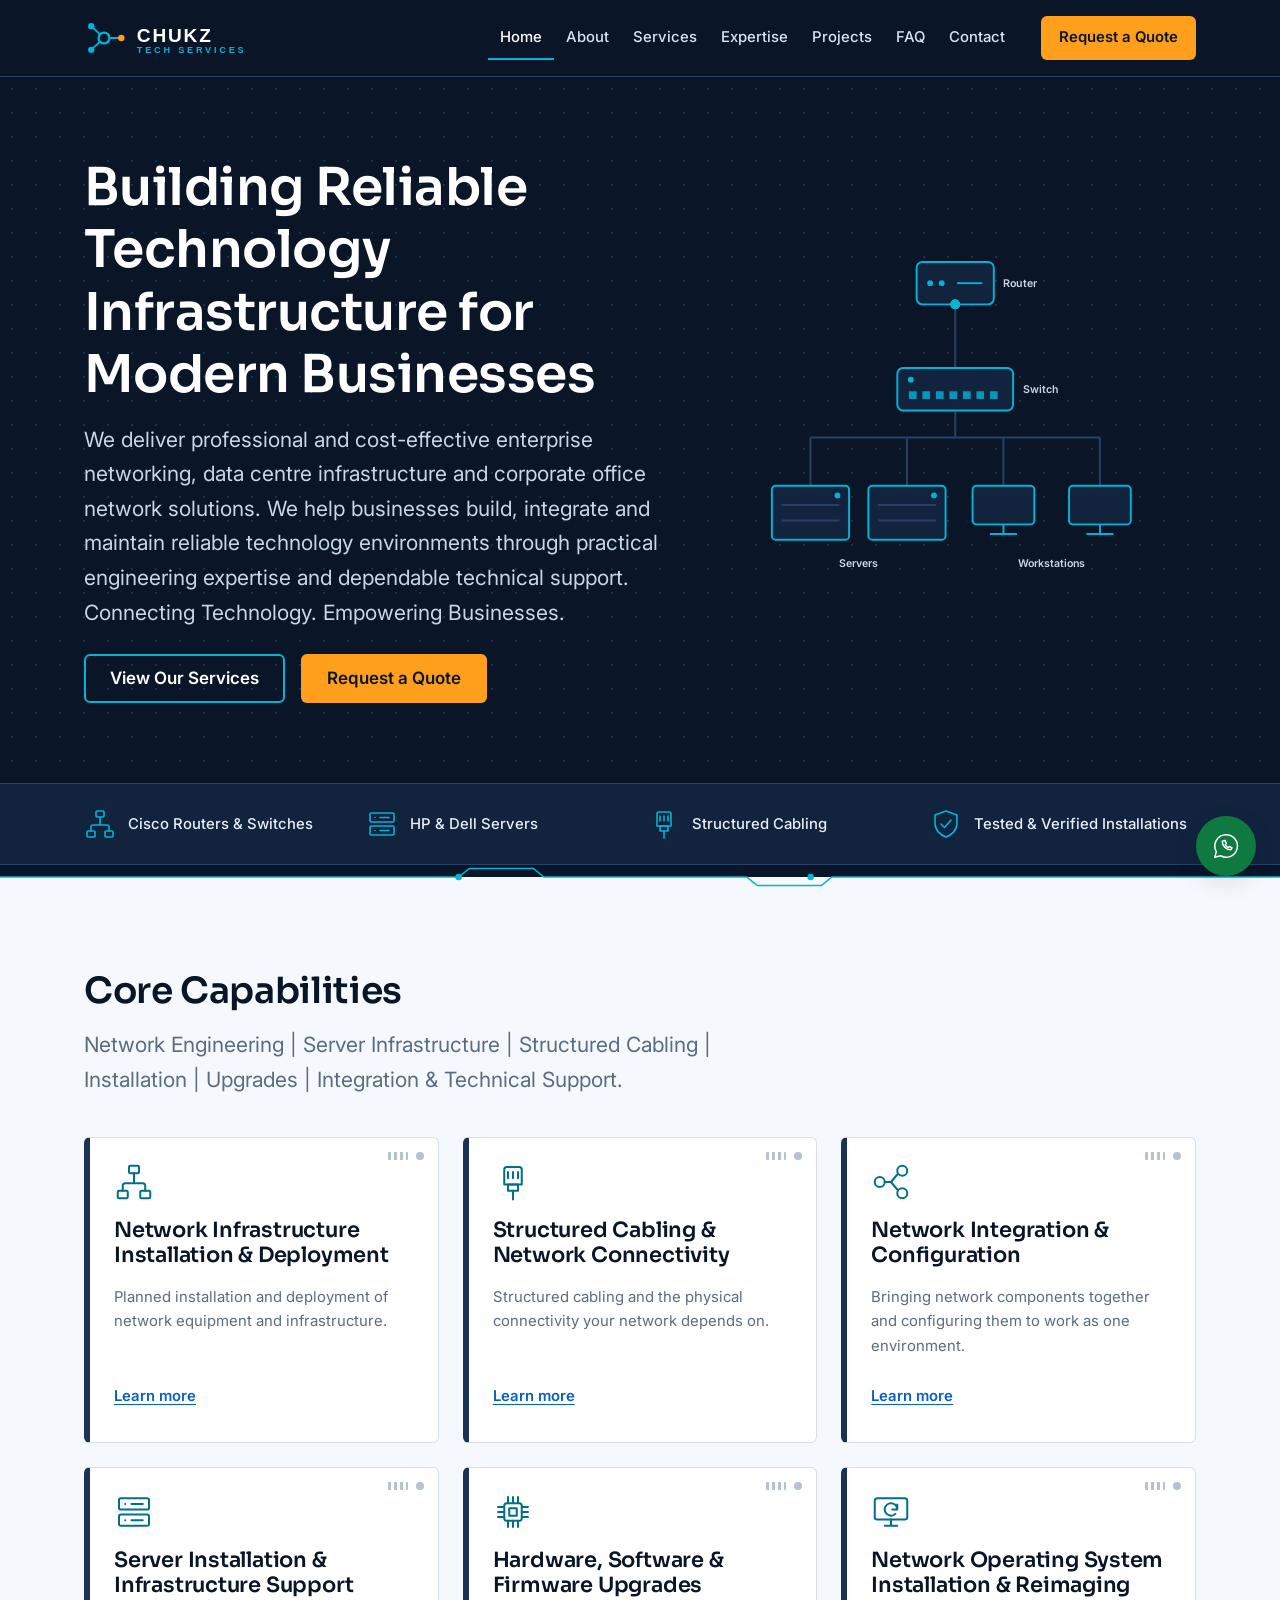
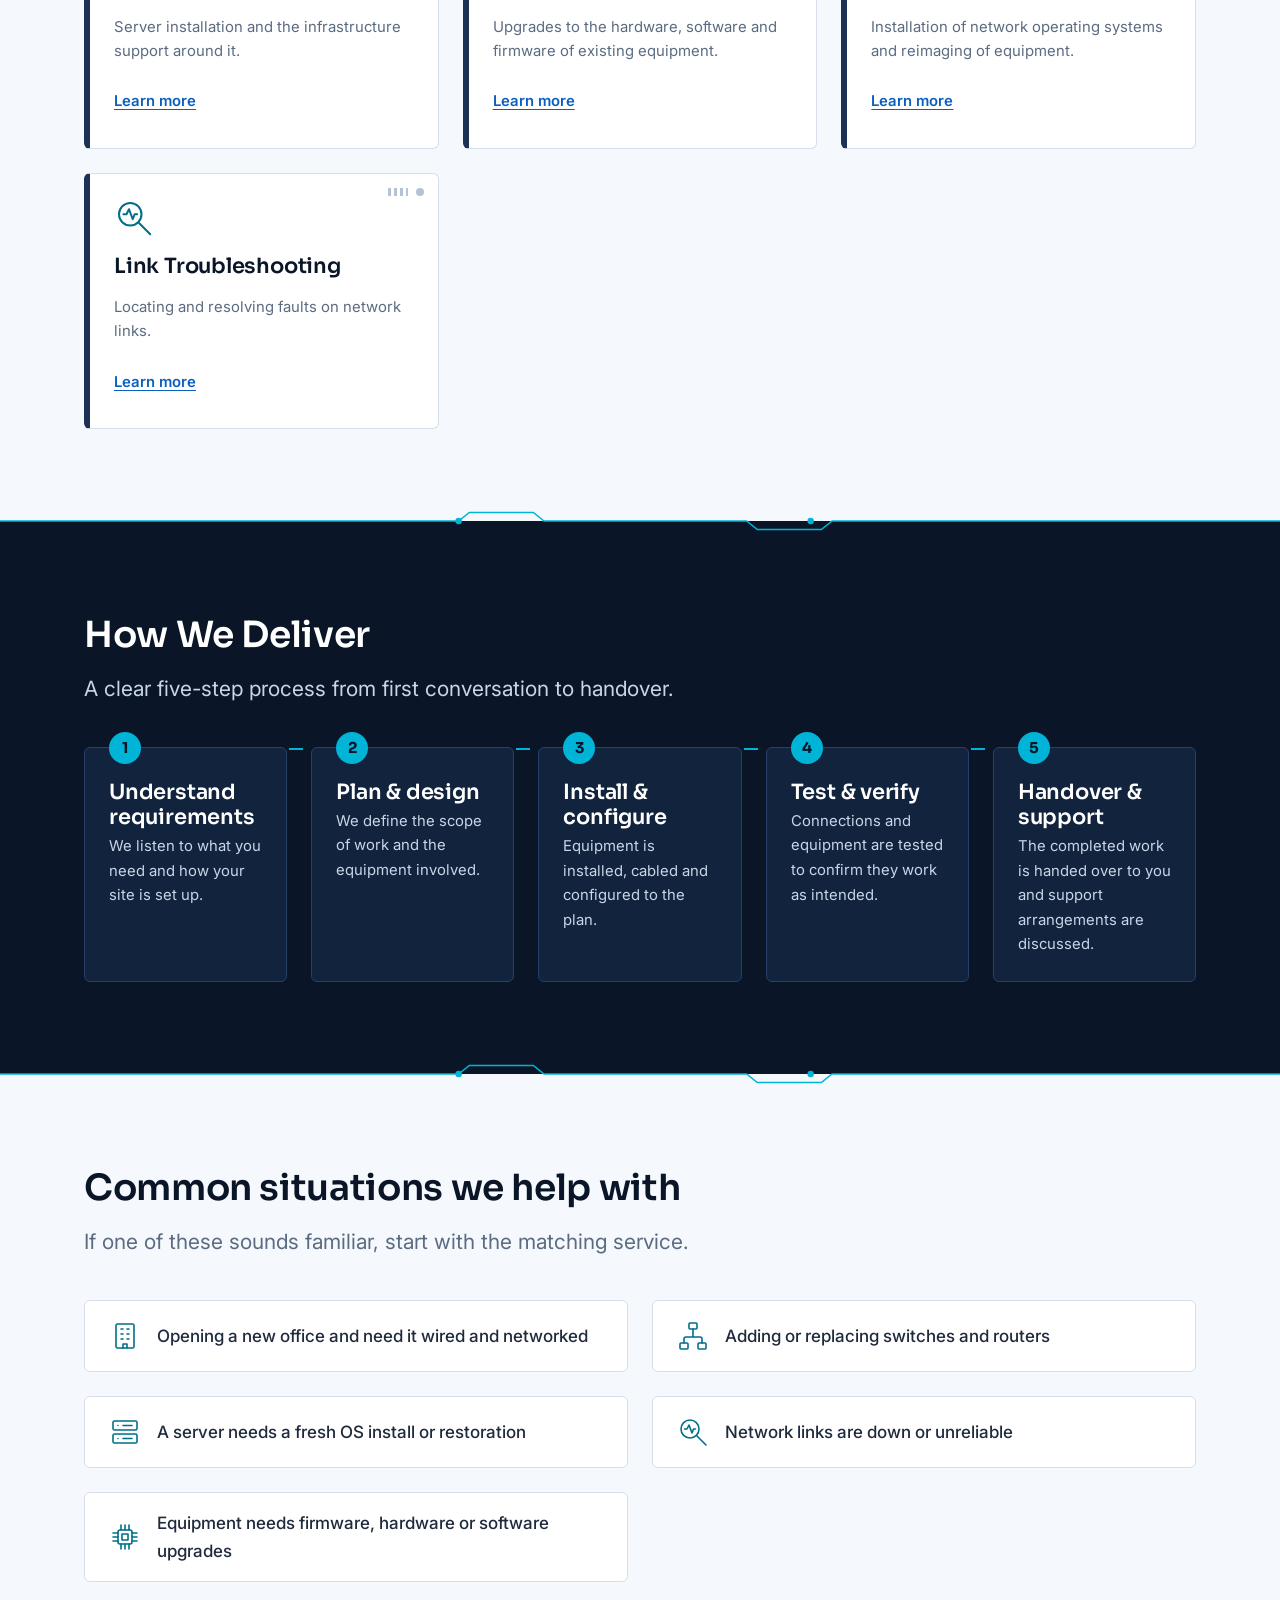
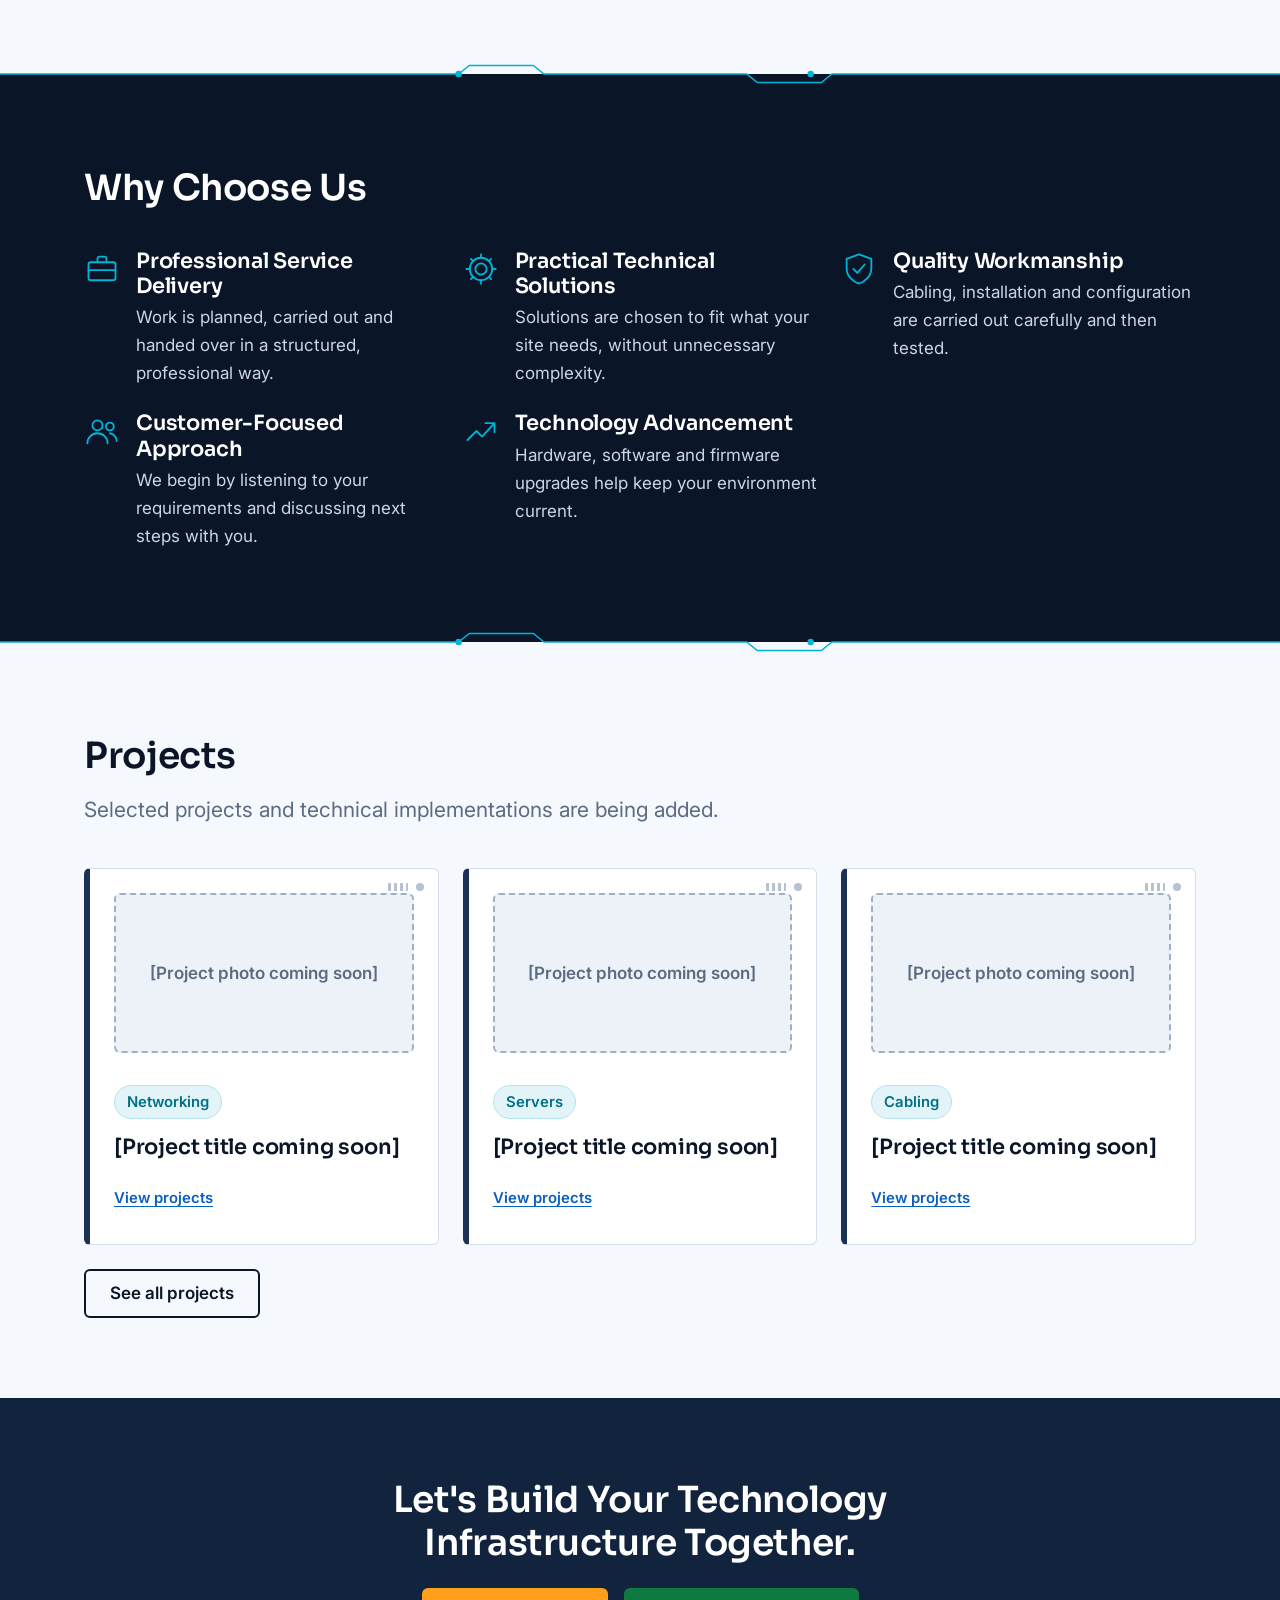
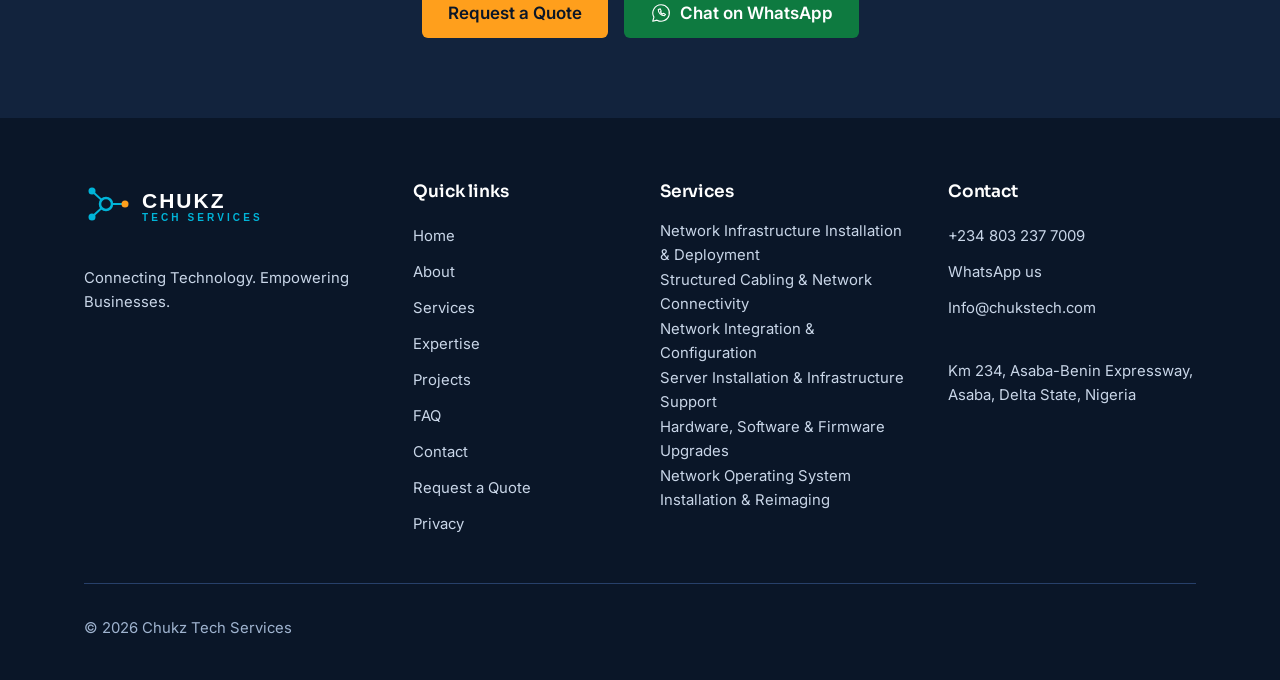
==== commit 6aa21d15: "updated How we deliver" ====
--- a/index.html
+++ b/index.html
@@ -88,7 +88,7 @@
 <div class="cards-3"><article class="rack reveal"><svg class="icon" aria-hidden="true" focusable="false"><use href="#i-network"/></svg><h3>Network Infrastructure Installation &amp; Deployment</h3><p>Planned installation and deployment of network equipment and infrastructure.</p><a class="more" href="services.html#network-infrastructure">Learn more<span class="sr-only"> about Network Infrastructure Installation &amp; Deployment</span></a></article><article class="rack reveal"><svg class="icon" aria-hidden="true" focusable="false"><use href="#i-cable"/></svg><h3>Structured Cabling &amp; Network Connectivity</h3><p>Structured cabling and the physical connectivity your network depends on.</p><a class="more" href="services.html#structured-cabling">Learn more<span class="sr-only"> about Structured Cabling &amp; Network Connectivity</span></a></article><article class="rack reveal"><svg class="icon" aria-hidden="true" focusable="false"><use href="#i-integration"/></svg><h3>Network Integration &amp; Configuration</h3><p>Bringing network components together and configuring them to work as one environment.</p><a class="more" href="services.html#network-integration">Learn more<span class="sr-only"> about Network Integration &amp; Configuration</span></a></article><article class="rack reveal"><svg class="icon" aria-hidden="true" focusable="false"><use href="#i-server"/></svg><h3>Server Installation &amp; Infrastructure Support</h3><p>Server installation and the infrastructure support around it.</p><a class="more" href="services.html#server-installation">Learn more<span class="sr-only"> about Server Installation &amp; Infrastructure Support</span></a></article><article class="rack reveal"><svg class="icon" aria-hidden="true" focusable="false"><use href="#i-chip"/></svg><h3>Hardware, Software &amp; Firmware Upgrades</h3><p>Upgrades to the hardware, software and firmware of existing equipment.</p><a class="more" href="services.html#upgrades">Learn more<span class="sr-only"> about Hardware, Software &amp; Firmware Upgrades</span></a></article><article class="rack reveal"><svg class="icon" aria-hidden="true" focusable="false"><use href="#i-reimage"/></svg><h3>Network Operating System Installation &amp; Reimaging</h3><p>Installation of network operating systems and reimaging of equipment.</p><a class="more" href="services.html#os-reimaging">Learn more<span class="sr-only"> about Network Operating System Installation &amp; Reimaging</span></a></article><article class="rack reveal"><svg class="icon" aria-hidden="true" focusable="false"><use href="#i-troubleshoot"/></svg><h3>Link Troubleshooting</h3><p>Locating and resolving faults on network links.</p><a class="more" href="services.html#link-troubleshooting">Learn more<span class="sr-only"> about Link Troubleshooting</span></a></article></div></div></section>
 <svg class="divider l2d" viewBox="0 0 1200 24" preserveAspectRatio="xMidYMid slice" aria-hidden="true" focusable="false"><path d="M0 12H430l10-8h60l10 8h190l10 8h60l10-8H1200"/><circle cx="430" cy="12" r="3"/><circle cx="760" cy="12" r="3"/></svg>
 <section class="section dark dotgrid" id="process"><div class="container">
-<div class="section-head reveal"><h2>How we deliver</h2><p>A clear five-step process from first conversation to handover.</p></div>
+<div class="section-head reveal"><h2>How We Deliver</h2><p>A clear five-step process from first conversation to handover.</p></div>
 <ol class="steps"><li class="reveal"><h3>Understand requirements</h3><p>We listen to what you need and how your site is set up.</p></li><li class="reveal"><h3>Plan & design</h3><p>We define the scope of work and the equipment involved.</p></li><li class="reveal"><h3>Install & configure</h3><p>Equipment is installed, cabled and configured to the plan.</p></li><li class="reveal"><h3>Test & verify</h3><p>Connections and equipment are tested to confirm they work as intended.</p></li><li class="reveal"><h3>Handover & support</h3><p>The completed work is handed over to you and support arrangements are discussed.</p></li></ol></div></section>
 <svg class="divider d2l" viewBox="0 0 1200 24" preserveAspectRatio="xMidYMid slice" aria-hidden="true" focusable="false"><path d="M0 12H430l10-8h60l10 8h190l10 8h60l10-8H1200"/><circle cx="430" cy="12" r="3"/><circle cx="760" cy="12" r="3"/></svg>
 <section class="section light" id="situations"><div class="container">
@@ -121,7 +121,7 @@
 <p class="mt-4">Km 234, Asaba-Benin Expressway, Asaba, Delta State, Nigeria</p></div>
 </div>
 <div class="footer-bottom">
-<p>Cisco, HP and Dell are trademarks of their respective owners. Mentioned to describe equipment we work with.</p>
+<p> </p>
 <p>&copy; <span data-year>2026</span> Chukz Tech Services</p></div>
 </div></footer>
 <div class="mobile-bar" aria-label="Quick contact">
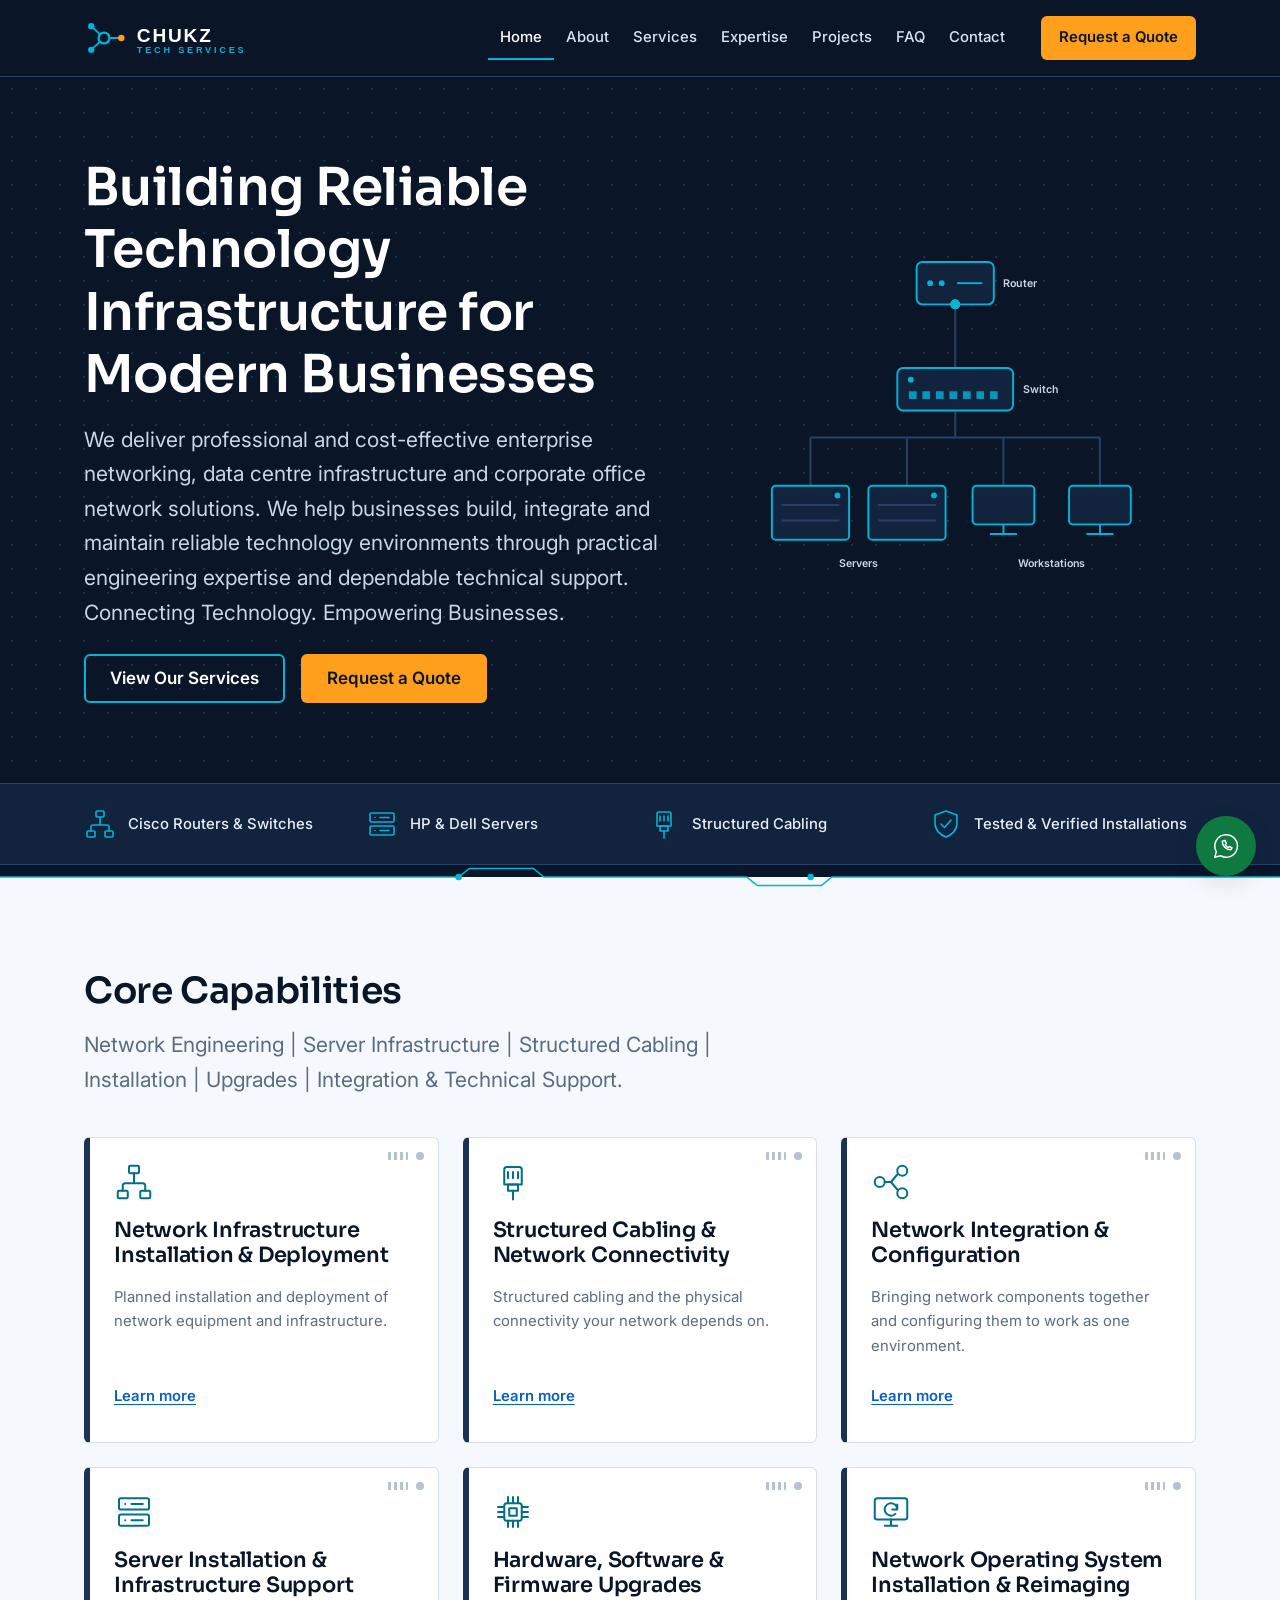
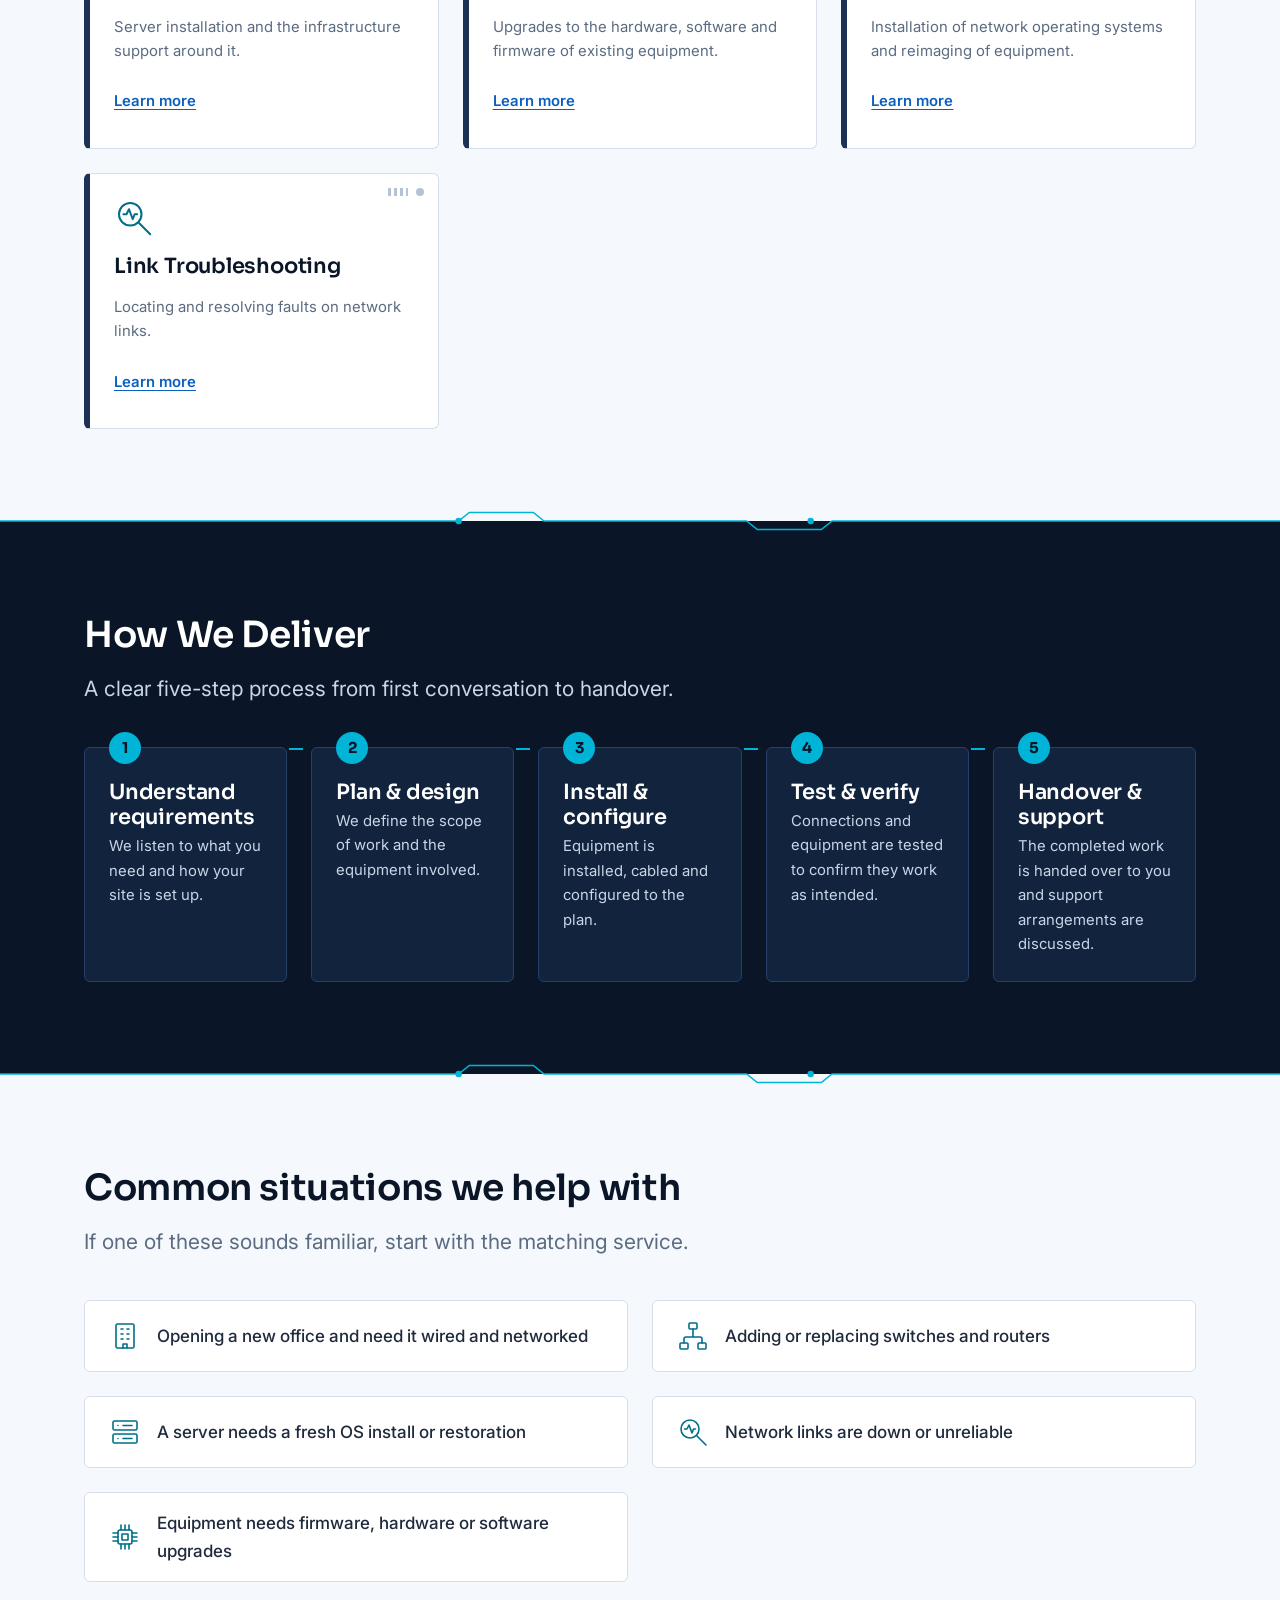
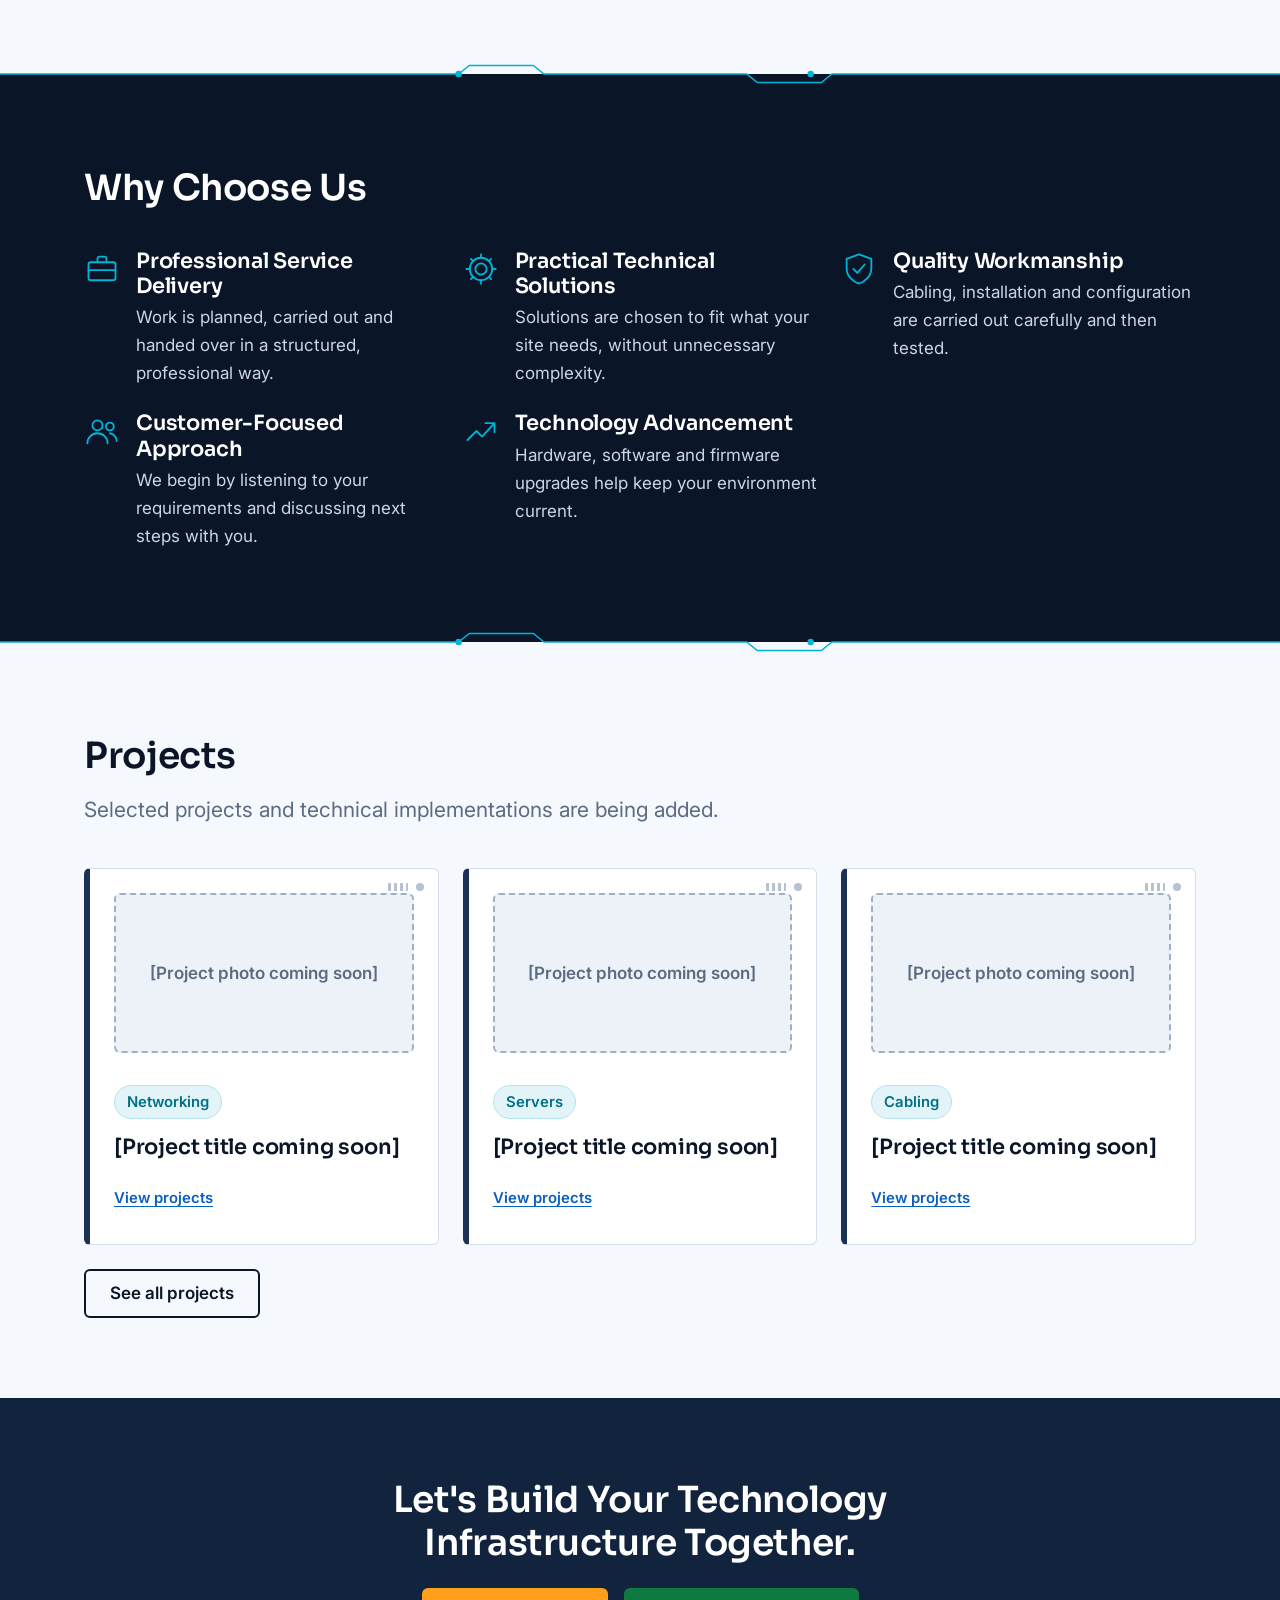
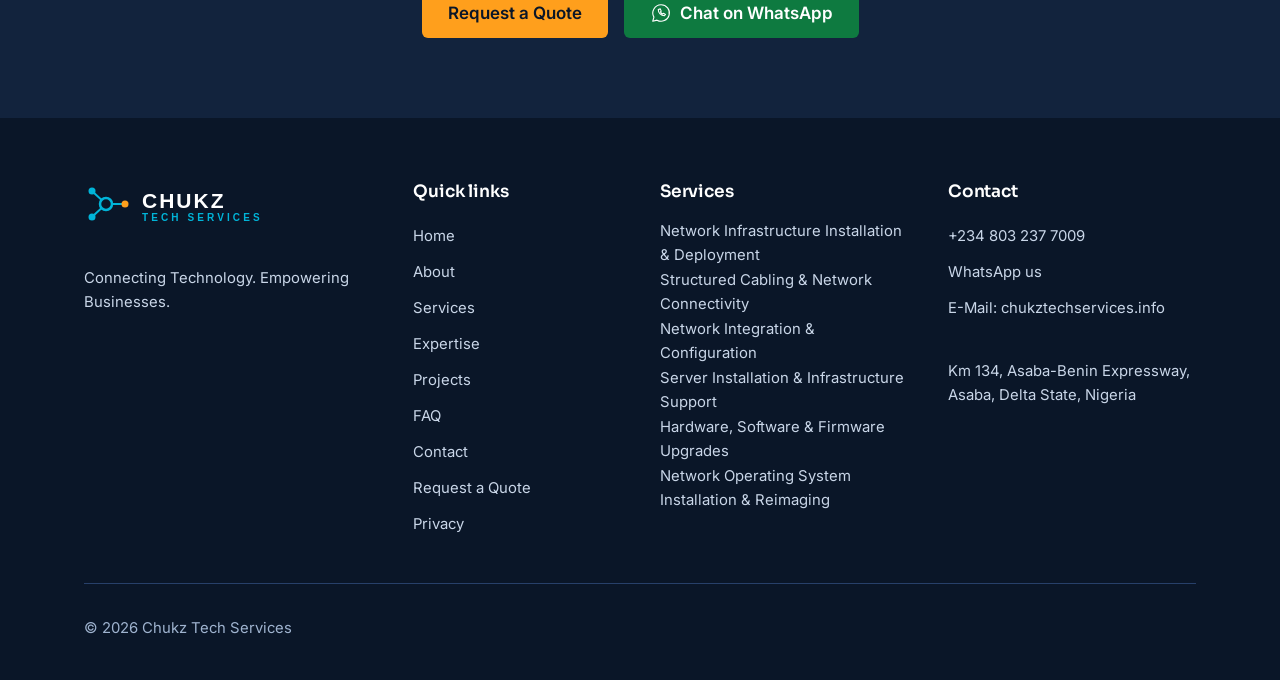
==== commit 1923da03: "updated Home Page" ====
--- a/index.html
+++ b/index.html
@@ -117,8 +117,8 @@
 <div><h2>Contact</h2><ul>
 <li><a href="tel:+2348032377009">+234 803 237 7009</a></li>
 <li><a href="https://wa.me/2348032377009" rel="noopener">WhatsApp us</a></li>
-<li><a href="mailto:Info@chukstech.com">Info@chukstech.com</a></li></ul>
-<p class="mt-4">Km 234, Asaba-Benin Expressway, Asaba, Delta State, Nigeria</p></div>
+<li><a href="mailto:chukztechservices.info"> E-Mail: chukztechservices.info</a></li></ul>
+<p class="mt-4">Km 134, Asaba-Benin Expressway, Asaba, Delta State, Nigeria</p></div>
 </div>
 <div class="footer-bottom">
 <p> </p>
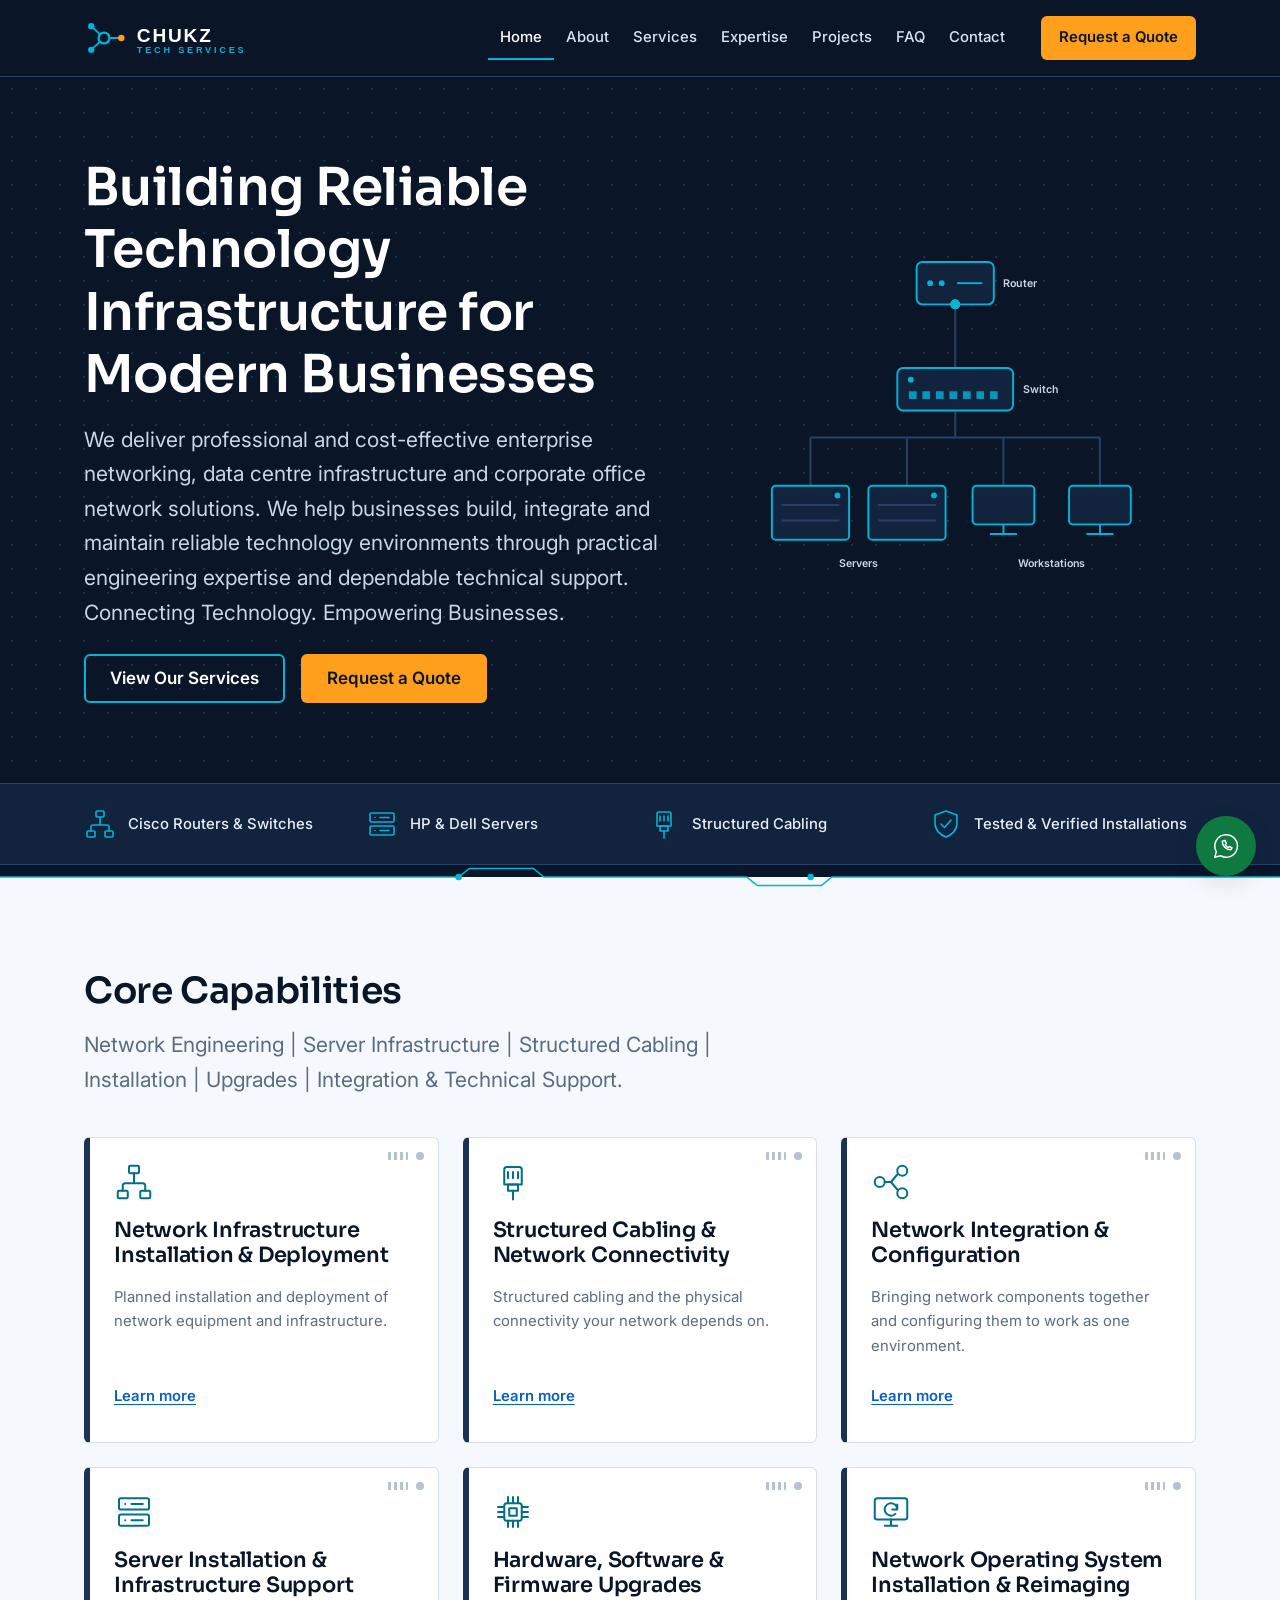
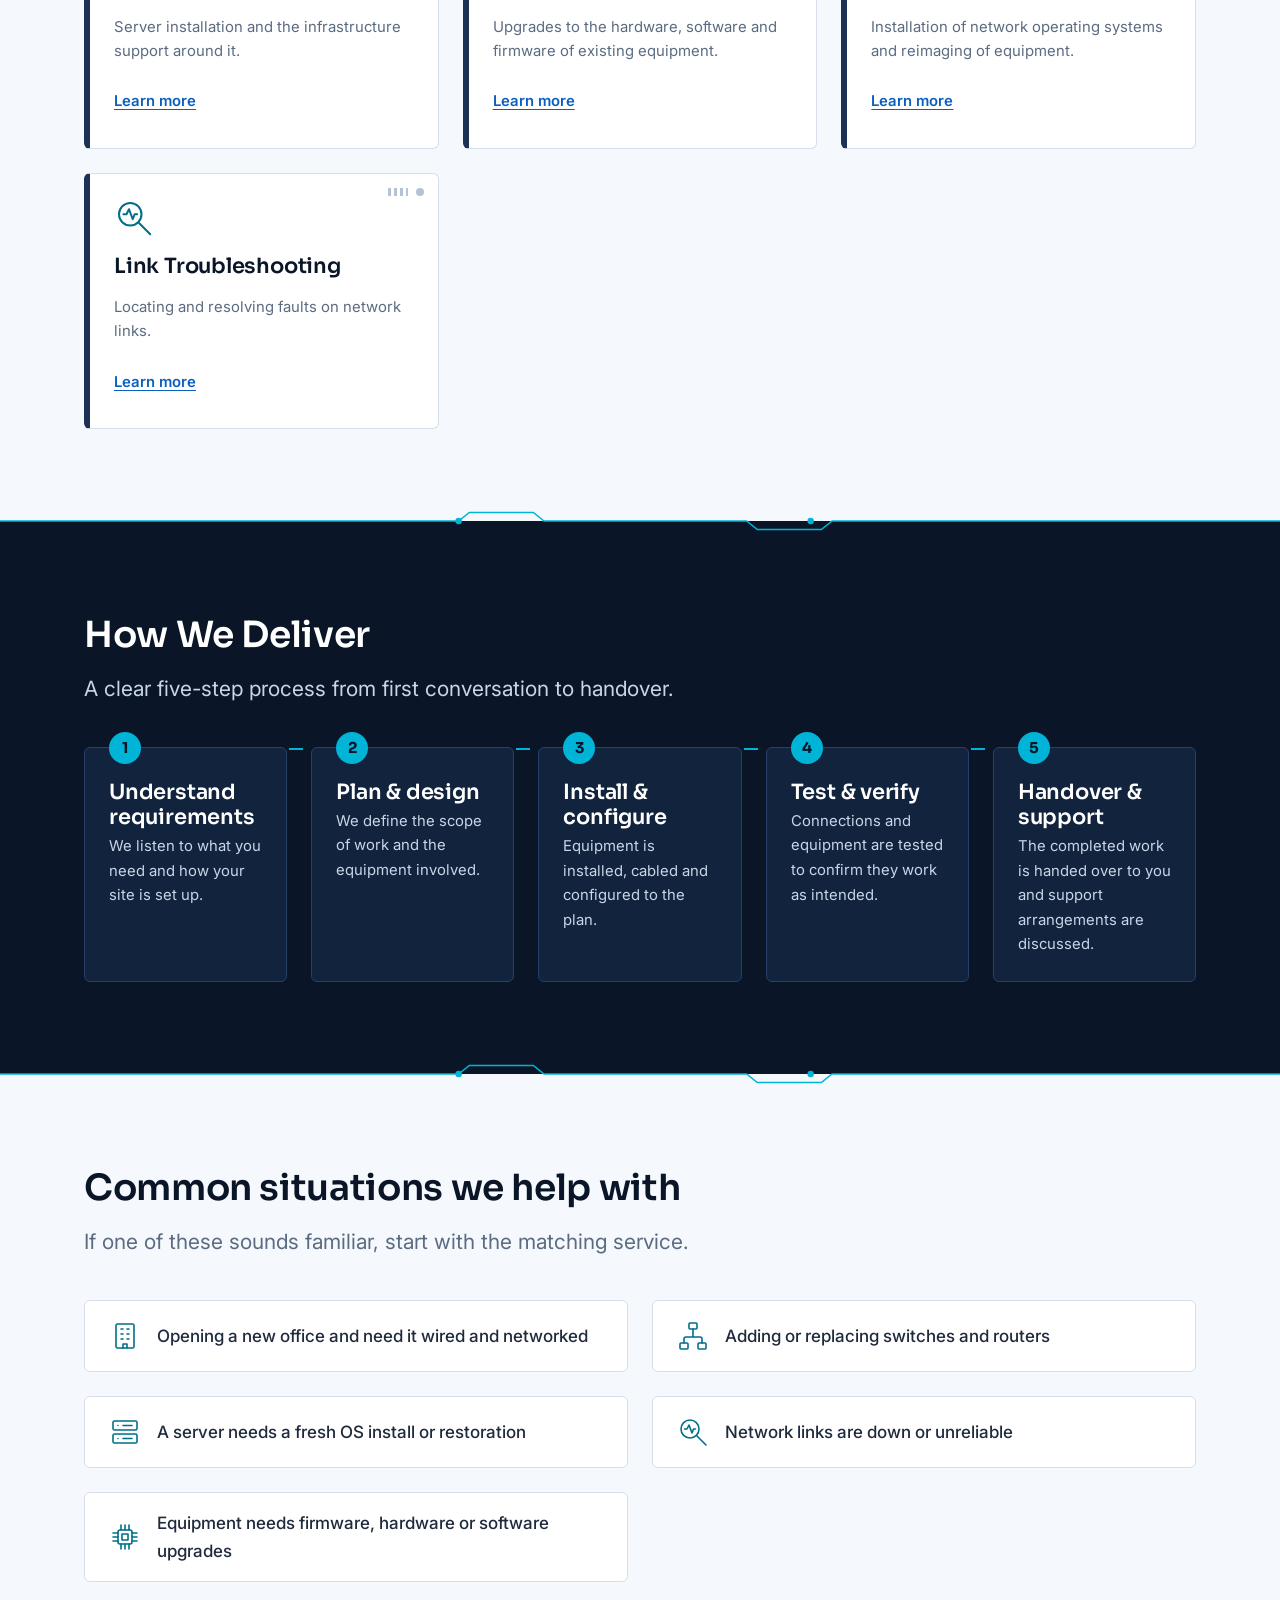
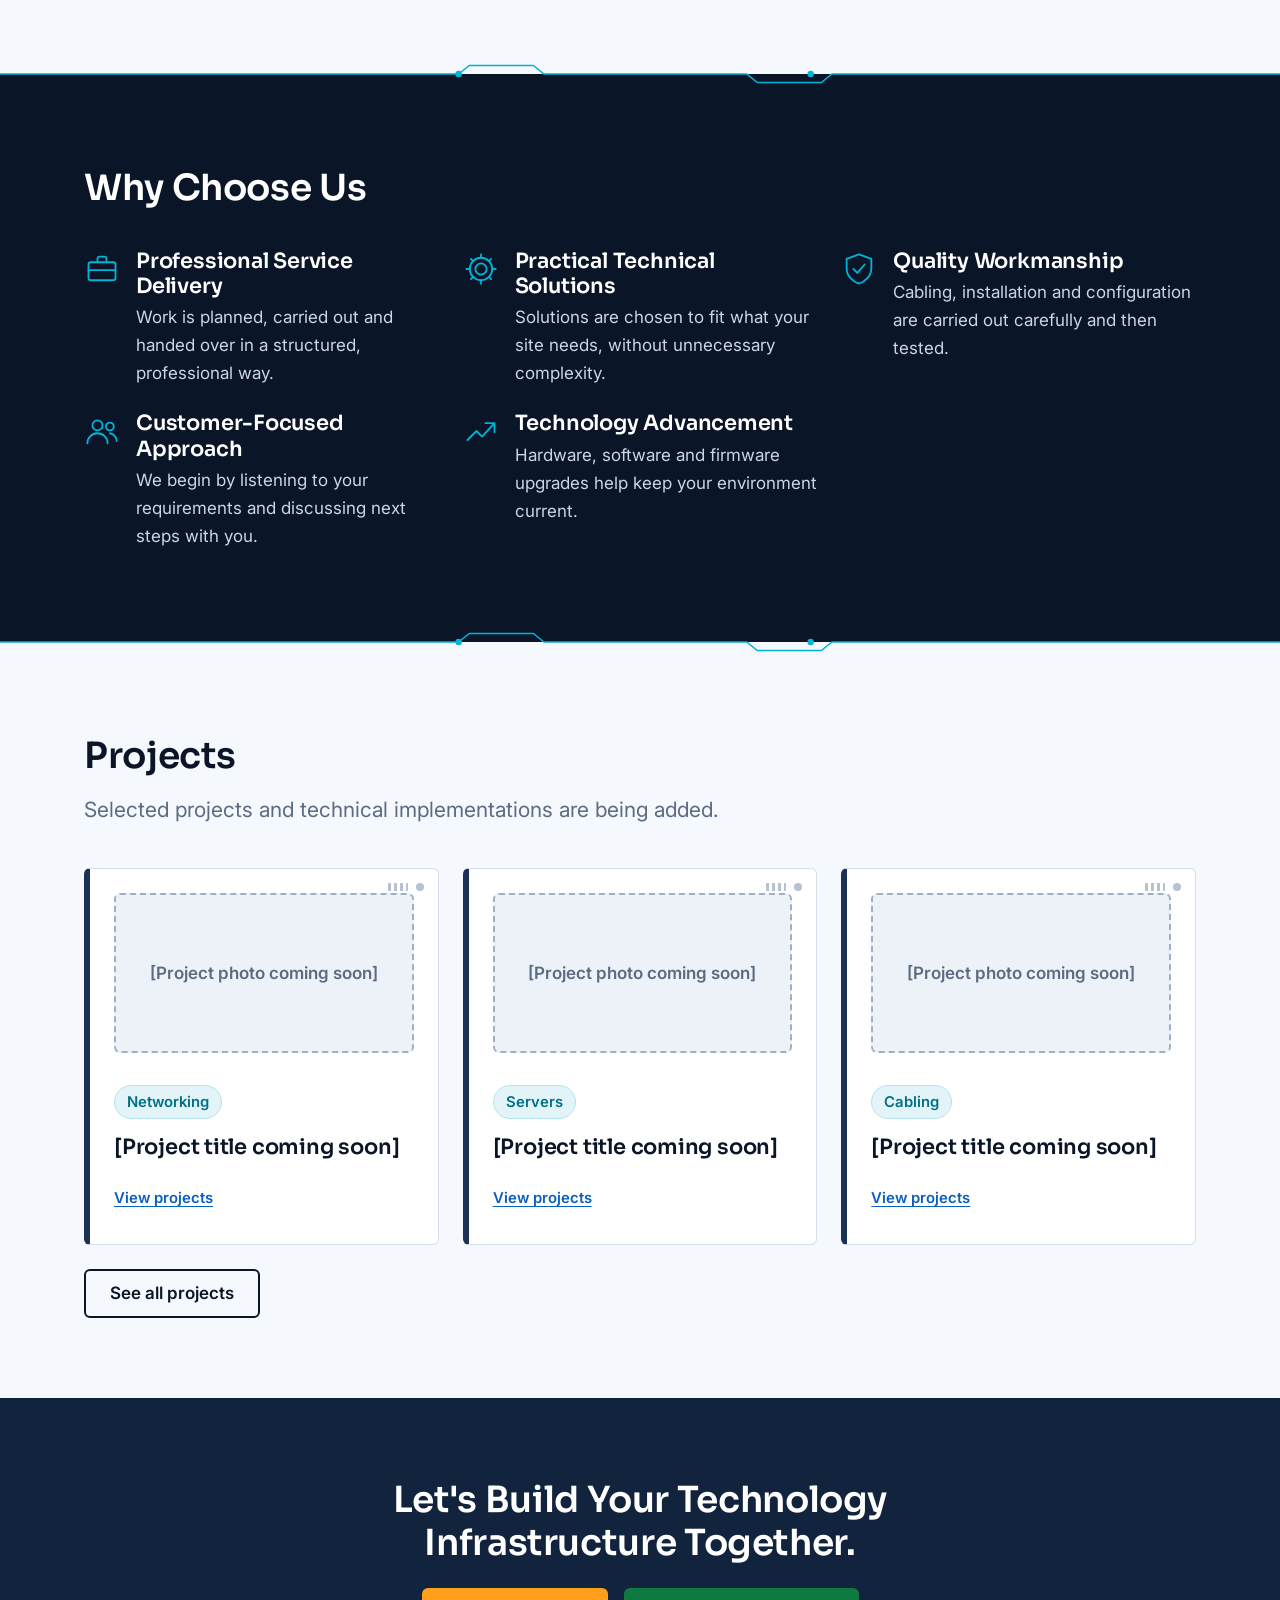
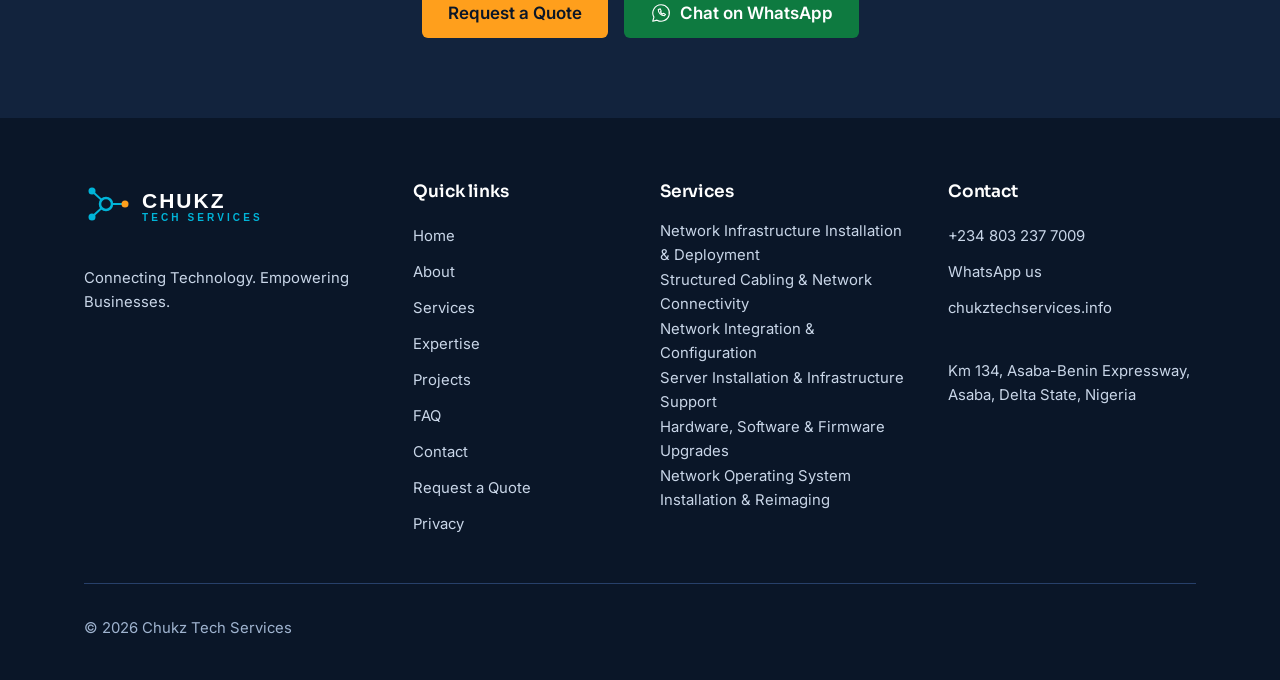
==== commit 8d79e84a: "updated Home Page" ====
--- a/index.html
+++ b/index.html
@@ -117,7 +117,7 @@
 <div><h2>Contact</h2><ul>
 <li><a href="tel:+2348032377009">+234 803 237 7009</a></li>
 <li><a href="https://wa.me/2348032377009" rel="noopener">WhatsApp us</a></li>
-<li><a href="mailto:chukztechservices.info"> E-Mail: chukztechservices.info</a></li></ul>
+<li><a href="mailto:Info@chukstech.com">chukztechservices.info</a></li></ul>
 <p class="mt-4">Km 134, Asaba-Benin Expressway, Asaba, Delta State, Nigeria</p></div>
 </div>
 <div class="footer-bottom">
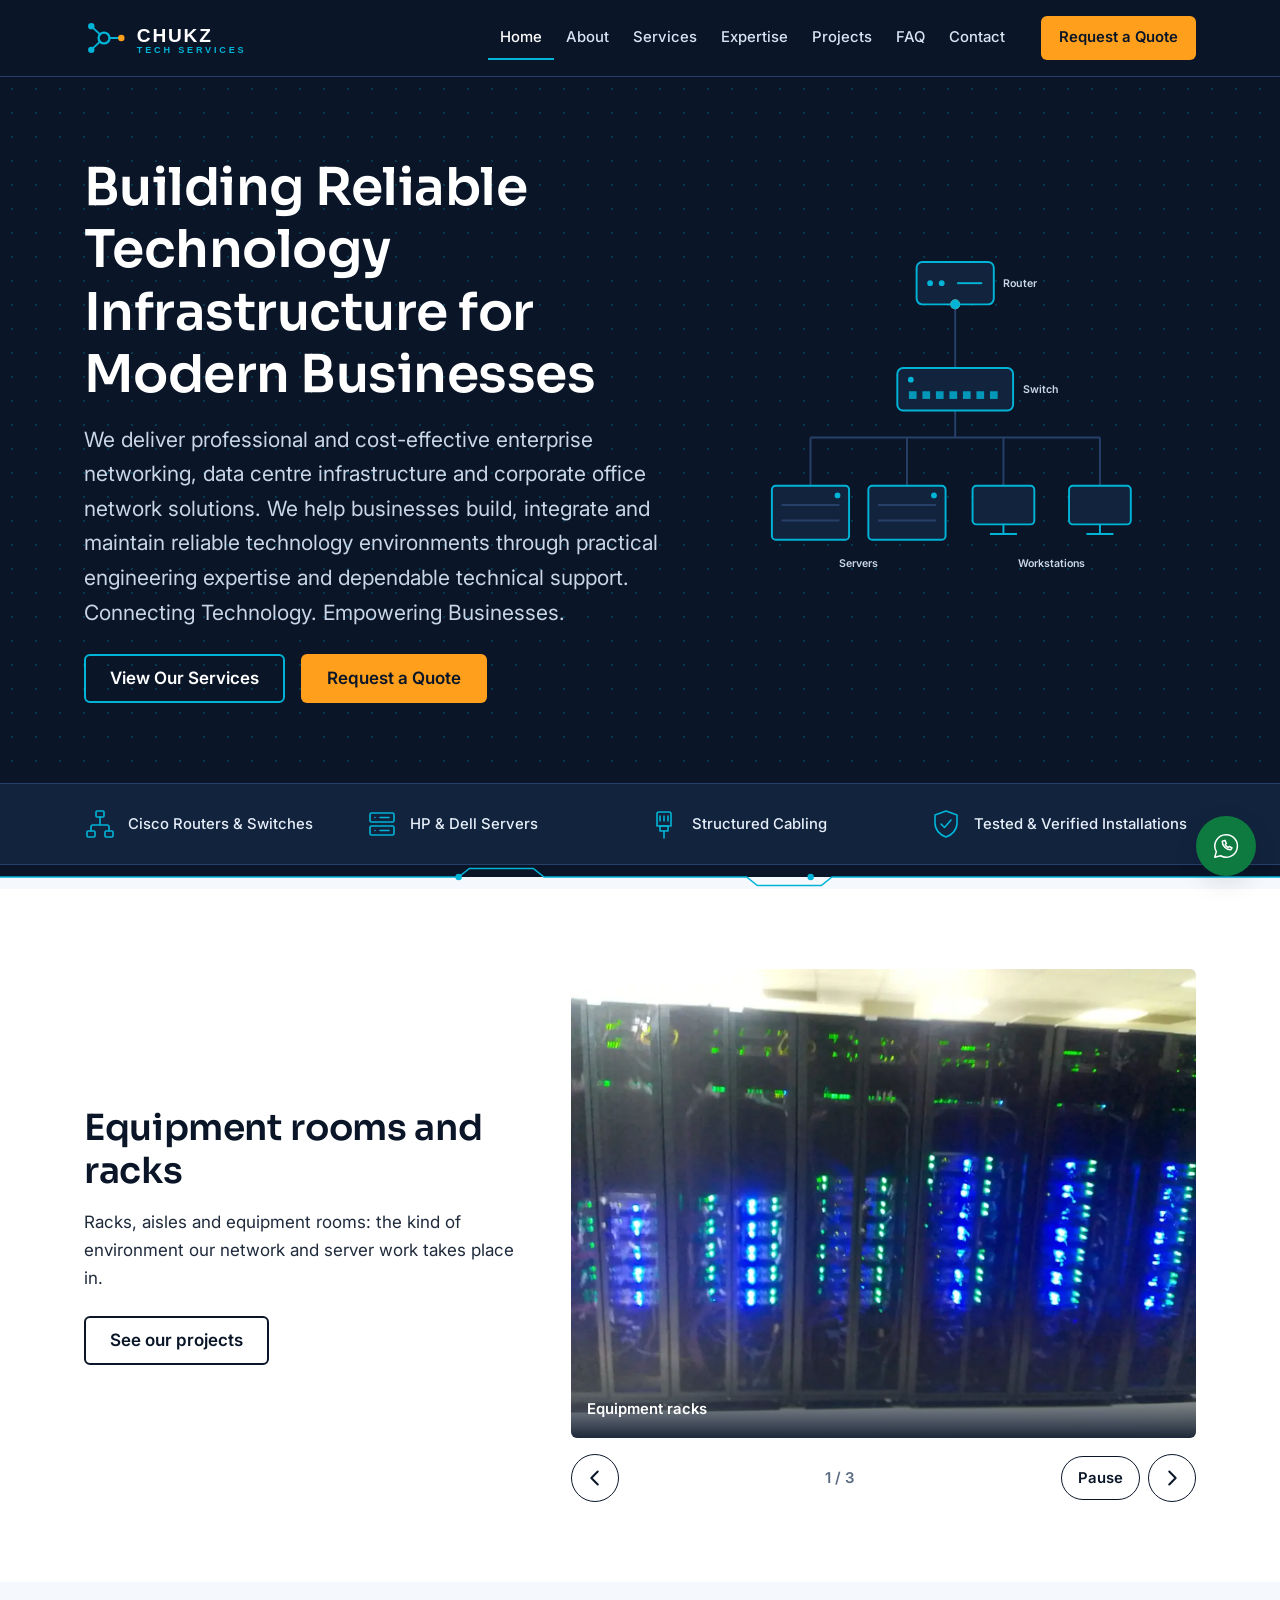
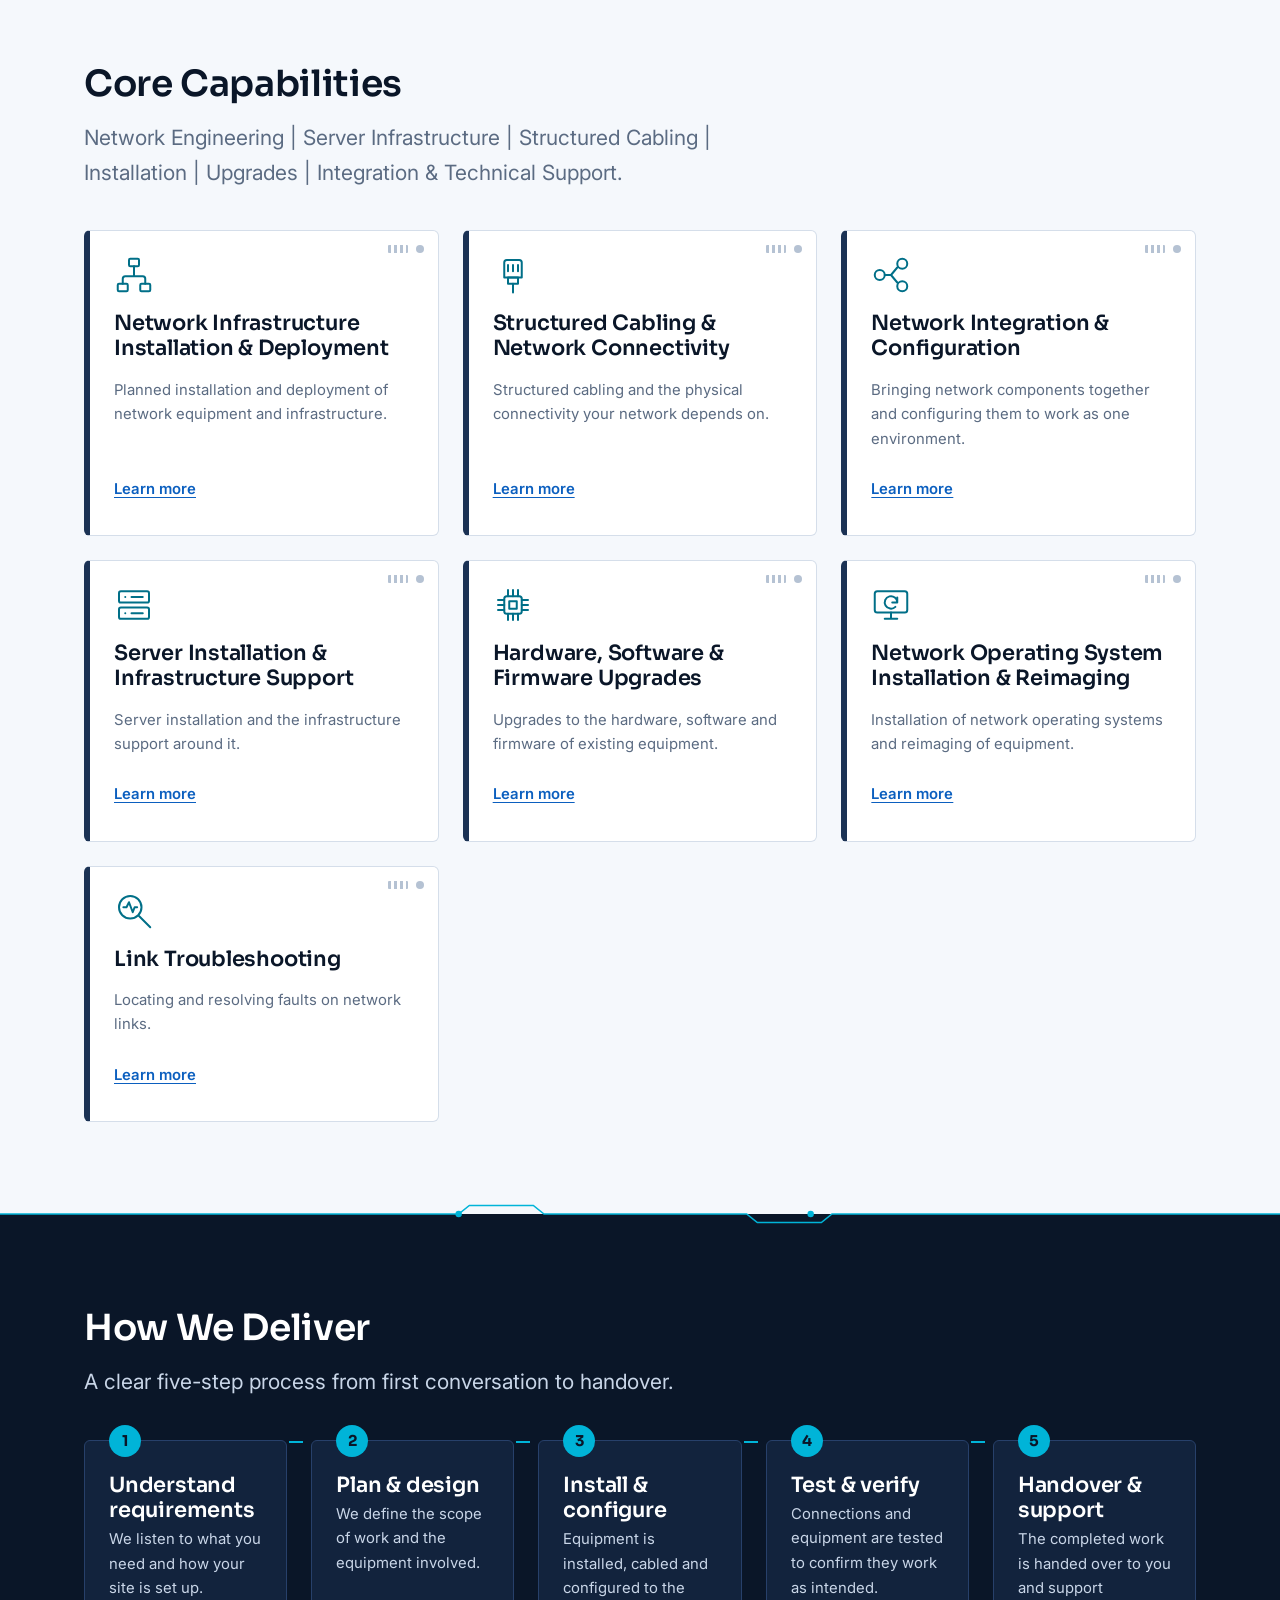
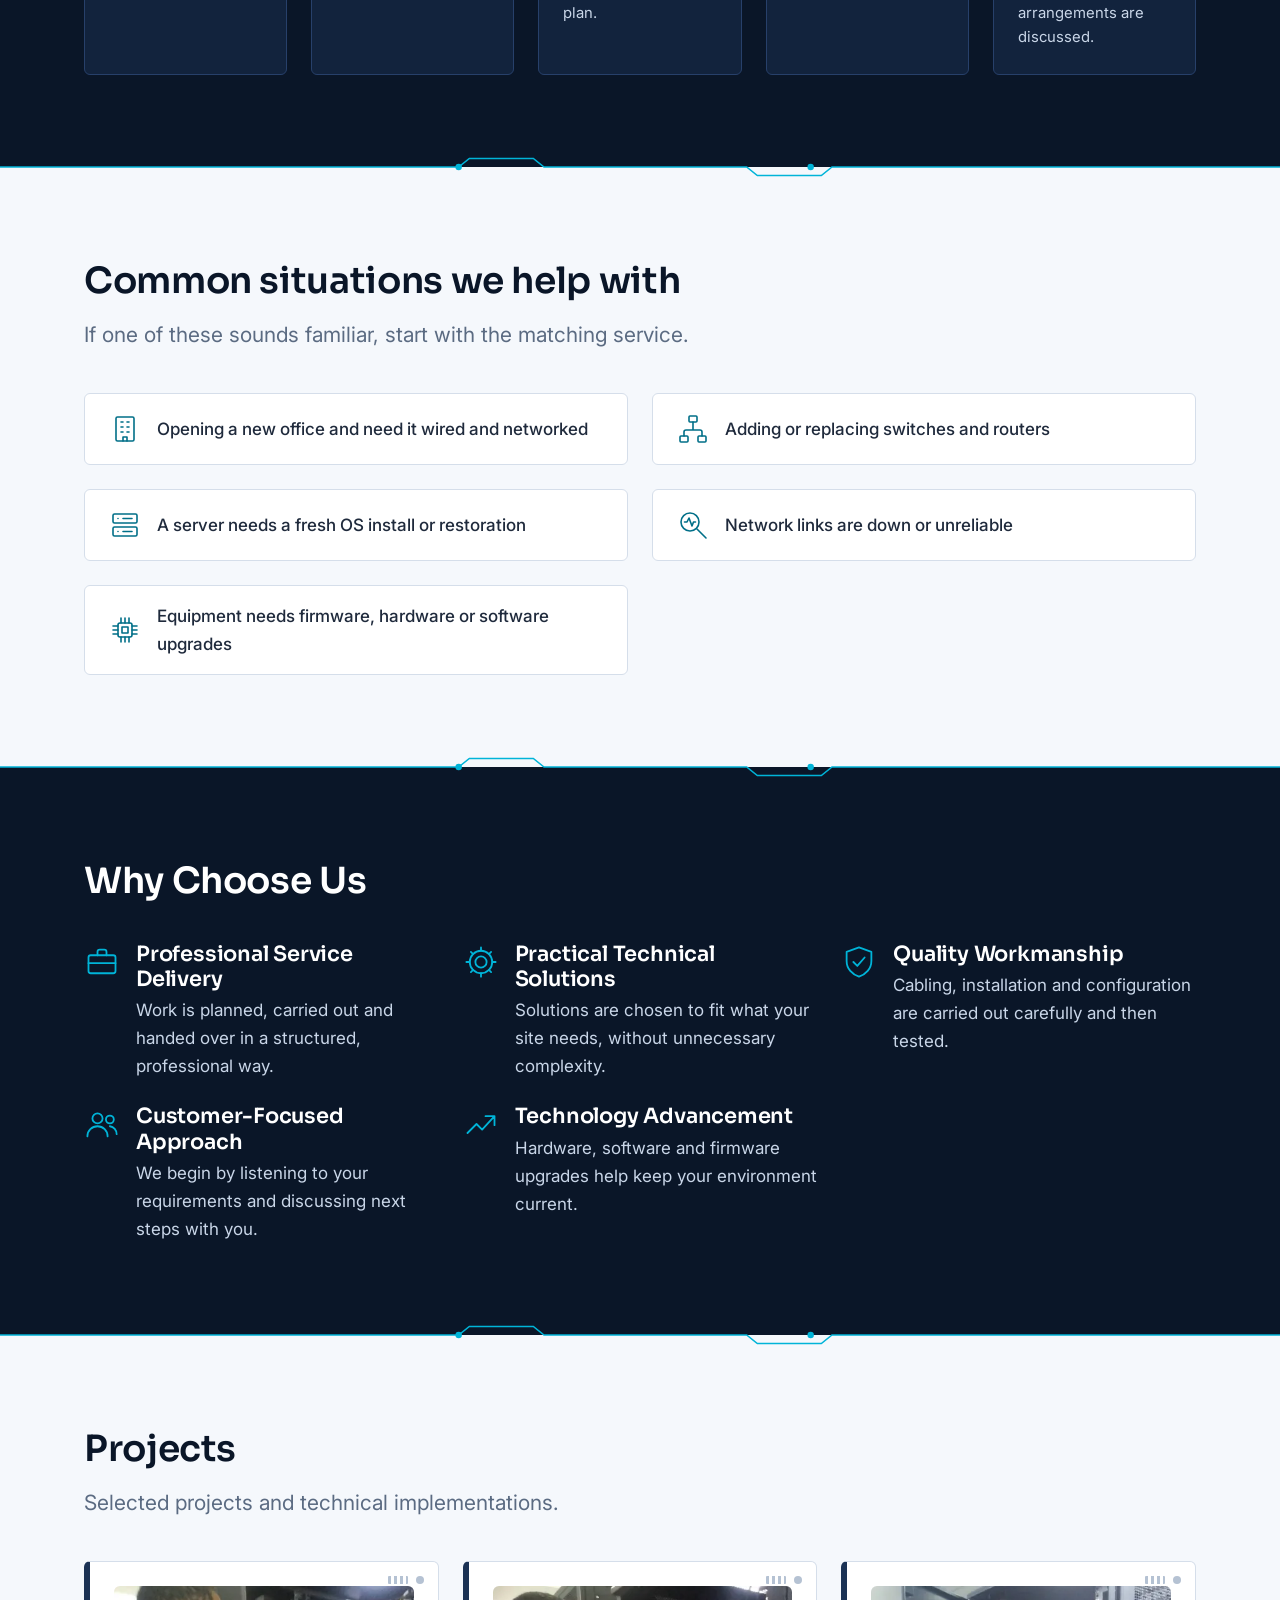
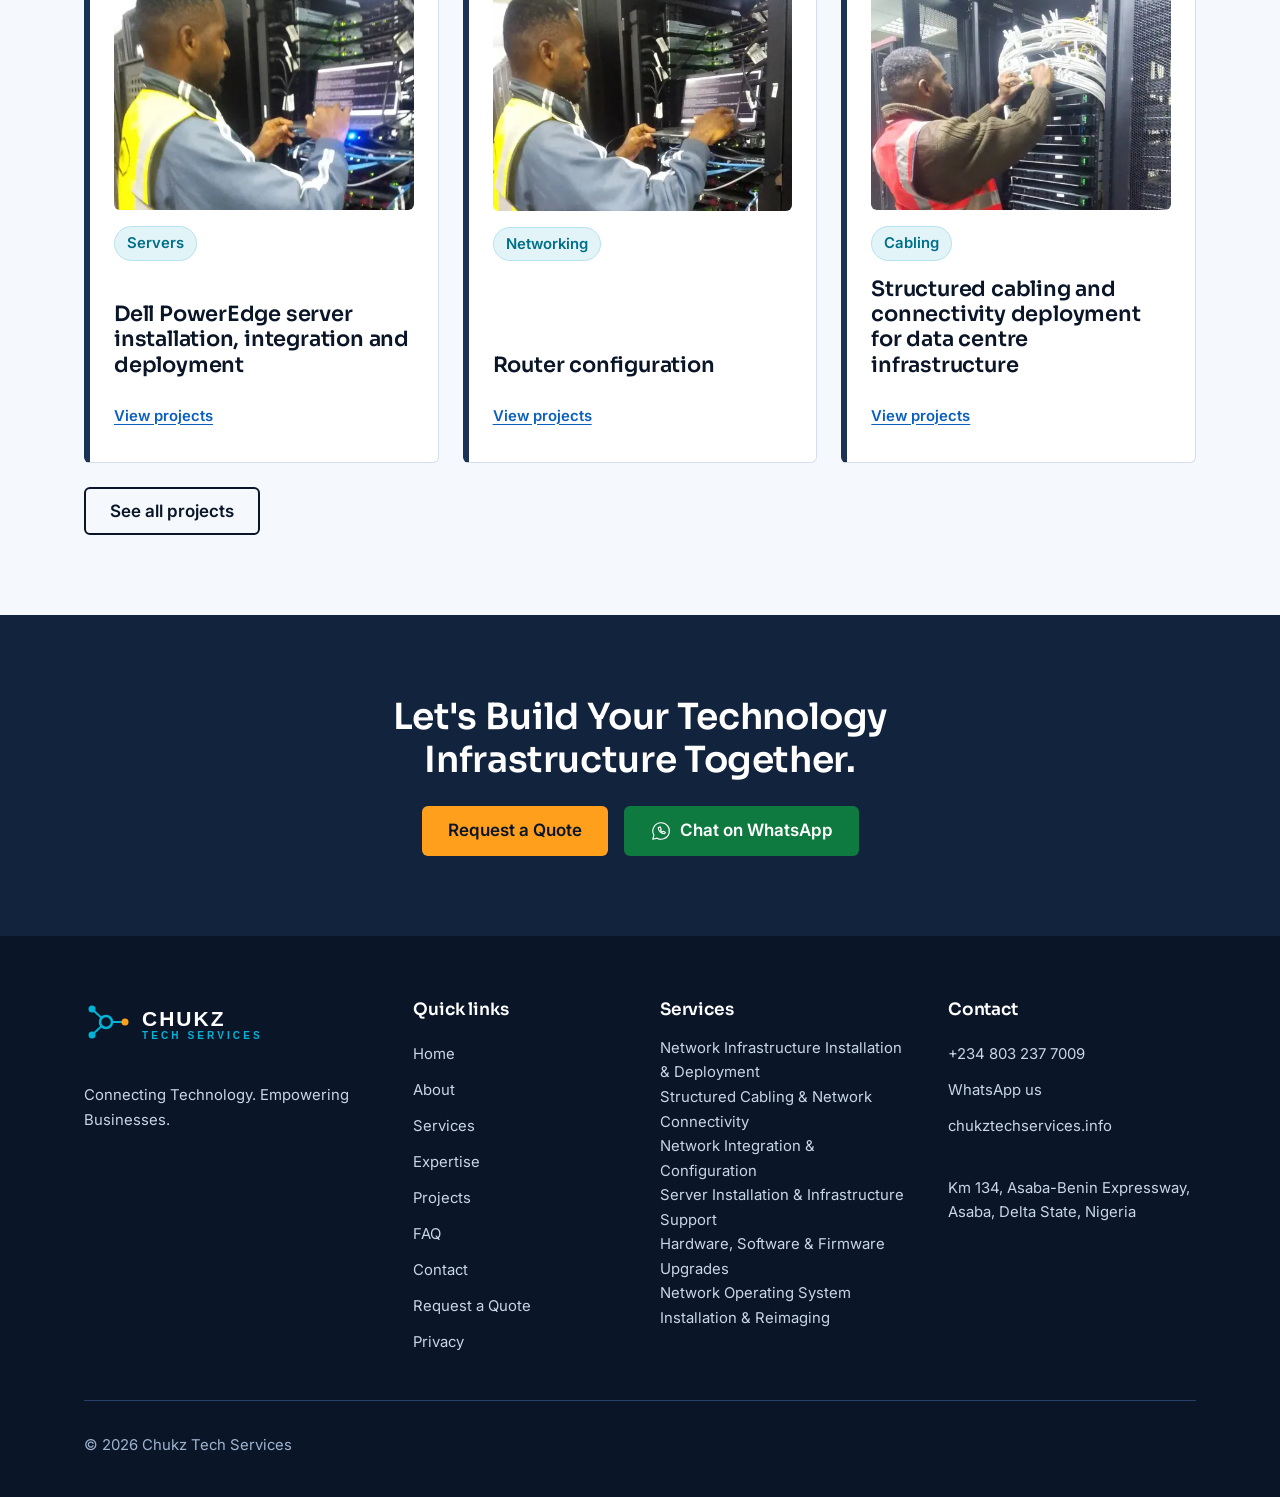
==== commit d07a2e1d: "Updated" ====
--- a/index.html
+++ b/index.html
@@ -83,6 +83,16 @@
 <section class="trust" aria-label="What we work with"><div class="container"><ul>
 <li><svg class="icon" aria-hidden="true" focusable="false"><use href="#i-network"/></svg>Cisco Routers &amp; Switches</li><li><svg class="icon" aria-hidden="true" focusable="false"><use href="#i-server"/></svg>HP &amp; Dell Servers</li><li><svg class="icon" aria-hidden="true" focusable="false"><use href="#i-cable"/></svg>Structured Cabling</li><li><svg class="icon" aria-hidden="true" focusable="false"><use href="#i-shield"/></svg>Tested &amp; Verified Installations</li></ul></div></section>
 <svg class="divider d2l" viewBox="0 0 1200 24" preserveAspectRatio="xMidYMid slice" aria-hidden="true" focusable="false"><path d="M0 12H430l10-8h60l10 8h190l10 8h60l10-8H1200"/><circle cx="430" cy="12" r="3"/><circle cx="760" cy="12" r="3"/></svg>
+<section class="section white" id="gallery" aria-labelledby="gallery-h"><div class="container slider-wrap">
+<div class="reveal"><h2 id="gallery-h">Equipment rooms and racks</h2><p>Racks, aisles and equipment rooms: the kind of environment our network and server work takes place in.</p>
+<div class="btn-row"><a class="btn btn-secondary" href="projects.html">See our projects</a></div></div>
+<div class="slider reveal" data-slider role="region" aria-roledescription="carousel" aria-label="Photographs of equipment racks">
+<div class="slides" tabindex="0" aria-live="polite"><figure class="slide" role="group" aria-roledescription="slide" aria-label="1 of 3"><img src="assets/slider/rack-row-lit-960.webp" srcset="assets/slider/rack-row-lit-480.webp 480w, assets/slider/rack-row-lit-960.webp 960w" sizes="(min-width: 960px) 560px, 92vw" width="960" height="720" alt="Row of closed equipment racks with network and server equipment lit by blue and green status lights" loading="lazy" decoding="async"><figcaption>Equipment racks</figcaption></figure><figure class="slide" role="group" aria-roledescription="slide" aria-label="2 of 3"><img src="assets/slider/rack-aisle-dark-960.webp" srcset="assets/slider/rack-aisle-dark-480.webp 480w, assets/slider/rack-aisle-dark-960.webp 960w" sizes="(min-width: 960px) 560px, 92vw" width="960" height="720" alt="Aisle between two rows of black equipment racks with perforated doors" loading="lazy" decoding="async"><figcaption>Rack aisle</figcaption></figure><figure class="slide" role="group" aria-roledescription="slide" aria-label="3 of 3"><img src="assets/slider/rack-aisle-light-960.webp" srcset="assets/slider/rack-aisle-light-480.webp 480w, assets/slider/rack-aisle-light-960.webp 960w" sizes="(min-width: 960px) 560px, 92vw" width="960" height="720" alt="Aisle of white equipment racks with two red cylinders mounted on the wall at the far end" loading="lazy" decoding="async"><figcaption>Rack room</figcaption></figure></div>
+<div class="slider-ctrl"><button class="slider-btn" type="button" data-slide-prev aria-label="Previous photo"><svg class="icon" viewBox="0 0 24 24" aria-hidden="true" focusable="false"><path d="M15 5l-7 7 7 7"/></svg></button>
+<span class="slider-count" data-slide-count aria-hidden="true">1 / 3</span>
+<button class="slider-toggle" type="button" data-slide-toggle aria-pressed="false">Pause</button>
+<button class="slider-btn" type="button" data-slide-next aria-label="Next photo"><svg class="icon" viewBox="0 0 24 24" aria-hidden="true" focusable="false"><path d="M9 5l7 7-7 7"/></svg></button></div></div>
+</div></section>
 <section class="section light" id="capabilities"><div class="container">
 <div class="section-head reveal"><h2>Core Capabilities</h2><p>Network Engineering | Server Infrastructure | Structured Cabling | Installation | Upgrades | Integration & Technical Support.</p></div>
 <div class="cards-3"><article class="rack reveal"><svg class="icon" aria-hidden="true" focusable="false"><use href="#i-network"/></svg><h3>Network Infrastructure Installation &amp; Deployment</h3><p>Planned installation and deployment of network equipment and infrastructure.</p><a class="more" href="services.html#network-infrastructure">Learn more<span class="sr-only"> about Network Infrastructure Installation &amp; Deployment</span></a></article><article class="rack reveal"><svg class="icon" aria-hidden="true" focusable="false"><use href="#i-cable"/></svg><h3>Structured Cabling &amp; Network Connectivity</h3><p>Structured cabling and the physical connectivity your network depends on.</p><a class="more" href="services.html#structured-cabling">Learn more<span class="sr-only"> about Structured Cabling &amp; Network Connectivity</span></a></article><article class="rack reveal"><svg class="icon" aria-hidden="true" focusable="false"><use href="#i-integration"/></svg><h3>Network Integration &amp; Configuration</h3><p>Bringing network components together and configuring them to work as one environment.</p><a class="more" href="services.html#network-integration">Learn more<span class="sr-only"> about Network Integration &amp; Configuration</span></a></article><article class="rack reveal"><svg class="icon" aria-hidden="true" focusable="false"><use href="#i-server"/></svg><h3>Server Installation &amp; Infrastructure Support</h3><p>Server installation and the infrastructure support around it.</p><a class="more" href="services.html#server-installation">Learn more<span class="sr-only"> about Server Installation &amp; Infrastructure Support</span></a></article><article class="rack reveal"><svg class="icon" aria-hidden="true" focusable="false"><use href="#i-chip"/></svg><h3>Hardware, Software &amp; Firmware Upgrades</h3><p>Upgrades to the hardware, software and firmware of existing equipment.</p><a class="more" href="services.html#upgrades">Learn more<span class="sr-only"> about Hardware, Software &amp; Firmware Upgrades</span></a></article><article class="rack reveal"><svg class="icon" aria-hidden="true" focusable="false"><use href="#i-reimage"/></svg><h3>Network Operating System Installation &amp; Reimaging</h3><p>Installation of network operating systems and reimaging of equipment.</p><a class="more" href="services.html#os-reimaging">Learn more<span class="sr-only"> about Network Operating System Installation &amp; Reimaging</span></a></article><article class="rack reveal"><svg class="icon" aria-hidden="true" focusable="false"><use href="#i-troubleshoot"/></svg><h3>Link Troubleshooting</h3><p>Locating and resolving faults on network links.</p><a class="more" href="services.html#link-troubleshooting">Learn more<span class="sr-only"> about Link Troubleshooting</span></a></article></div></div></section>
@@ -100,8 +110,8 @@
 <div class="cards-3"><div class="value reveal"><svg class="icon" aria-hidden="true" focusable="false"><use href="#i-briefcase"/></svg><div><h3>Professional Service Delivery</h3><p>Work is planned, carried out and handed over in a structured, professional way.</p></div></div><div class="value reveal"><svg class="icon" aria-hidden="true" focusable="false"><use href="#i-gear"/></svg><div><h3>Practical Technical Solutions</h3><p>Solutions are chosen to fit what your site needs, without unnecessary complexity.</p></div></div><div class="value reveal"><svg class="icon" aria-hidden="true" focusable="false"><use href="#i-shield"/></svg><div><h3>Quality Workmanship</h3><p>Cabling, installation and configuration are carried out carefully and then tested.</p></div></div><div class="value reveal"><svg class="icon" aria-hidden="true" focusable="false"><use href="#i-users"/></svg><div><h3>Customer-Focused Approach</h3><p>We begin by listening to your requirements and discussing next steps with you.</p></div></div><div class="value reveal"><svg class="icon" aria-hidden="true" focusable="false"><use href="#i-trend"/></svg><div><h3>Technology Advancement</h3><p>Hardware, software and firmware upgrades help keep your environment current.</p></div></div></div></div></section>
 <svg class="divider d2l" viewBox="0 0 1200 24" preserveAspectRatio="xMidYMid slice" aria-hidden="true" focusable="false"><path d="M0 12H430l10-8h60l10 8h190l10 8h60l10-8H1200"/><circle cx="430" cy="12" r="3"/><circle cx="760" cy="12" r="3"/></svg>
 <section class="section light" id="projects-teaser"><div class="container">
-<div class="section-head reveal"><h2>Projects</h2><p>Selected projects and technical implementations are being added.</p></div>
-<div class="cards-3"><article class="rack reveal"><!-- OWNER: replace --><div class="placeholder">[Project photo coming soon]</div><p class="mt-4"><span class="badge">Networking</span></p><h3>[Project title coming soon]</h3><a class="more" href="projects.html">View projects</a></article><article class="rack reveal"><!-- OWNER: replace --><div class="placeholder">[Project photo coming soon]</div><p class="mt-4"><span class="badge">Servers</span></p><h3>[Project title coming soon]</h3><a class="more" href="projects.html">View projects</a></article><article class="rack reveal"><!-- OWNER: replace --><div class="placeholder">[Project photo coming soon]</div><p class="mt-4"><span class="badge">Cabling</span></p><h3>[Project title coming soon]</h3><a class="more" href="projects.html">View projects</a></article></div>
+<div class="section-head reveal"><h2>Projects</h2><p>Selected projects and technical implementations.</p></div>
+<div class="cards-3"><article class="rack reveal"><img class="thumb-img" src="assets/projects/server-installation-dell-poweredge-thumb.webp" alt="Technician in a high-visibility vest configuring equipment with a laptop at a server rack" width="480" height="360" loading="lazy" decoding="async"><p><span class="badge">Servers</span></p><h3>Dell PowerEdge server installation, integration and deployment</h3><a class="more" href="projects.html">View projects<span class="sr-only"> including Dell PowerEdge server installation, integration and deployment</span></a></article><article class="rack reveal"><img class="thumb-img" src="assets/projects/router-configuration-thumb.webp" alt="Technician in a high-visibility vest working on a router at an equipment rack with a laptop" width="480" height="360" loading="lazy" decoding="async"><p><span class="badge">Networking</span></p><h3>Router configuration</h3><a class="more" href="projects.html">View projects<span class="sr-only"> including Router configuration</span></a></article><article class="rack reveal"><img class="thumb-img" src="assets/projects/structured-cabling-data-centre-thumb.webp" alt="Technician in a red high-visibility vest connecting patch cables at a rack of servers" width="480" height="360" loading="lazy" decoding="async"><p><span class="badge">Cabling</span></p><h3>Structured cabling and connectivity deployment for data centre infrastructure</h3><a class="more" href="projects.html">View projects<span class="sr-only"> including Structured cabling and connectivity deployment for data centre infrastructure</span></a></article></div>
 <div class="btn-row"><a class="btn btn-secondary" href="projects.html">See all projects</a></div></div></section>
 <section class="section band dotgrid"><div class="container">
 <h2>Let's Build Your Technology Infrastructure Together.</h2>
--- a/css/styles.css
+++ b/css/styles.css
@@ -401,3 +401,26 @@
 
 .no-js .acc-panel[hidden] { display: block; }
 .no-js .acc-btn::after { display: none; }
+
+/* patches (Phase 6): image slider + project photos */
+.slider-wrap { display: grid; gap: var(--s5); align-items: center; }
+@media (min-width: 960px) { .slider-wrap { grid-template-columns: 5fr 7fr; } }
+.slider { width: 100%; max-width: 640px; margin-inline: auto; }
+.slides { display: flex; overflow-x: auto; scroll-snap-type: x mandatory; scrollbar-width: none; border-radius: var(--radius); background: var(--navy); overscroll-behavior-x: contain; }
+.slides::-webkit-scrollbar { display: none; }
+.no-js .slides { scrollbar-width: thin; }
+.slide { position: relative; flex: 0 0 100%; margin: 0; scroll-snap-align: center; }
+.slide img { display: block; width: 100%; height: auto; aspect-ratio: 4 / 3; object-fit: cover; }
+.slide figcaption { position: absolute; inset: auto 0 0 0; padding: 40px var(--s2) var(--s2); color: #fff; font-size: var(--fs-sm); font-weight: 600; background: linear-gradient(transparent, rgba(10, 22, 40, .92)); }
+.slider-ctrl { display: flex; align-items: center; gap: var(--s1); margin-top: var(--s2); }
+.no-js .slider-ctrl { display: none; }
+.slider-btn { display: inline-grid; place-items: center; width: 48px; height: 48px; border-radius: 50%; border: 1.5px solid var(--navy); background: var(--white); color: var(--navy); cursor: pointer; }
+.slider-btn:hover { background: var(--navy); color: var(--white); }
+.slider-btn .icon { width: 22px; height: 22px; stroke-width: 2.2; }
+.slider-count { margin-inline: auto; font-size: var(--fs-sm); color: var(--muted); font-weight: 600; }
+.slider-toggle { min-height: 44px; padding: 0 16px; border: 1.5px solid var(--navy); border-radius: 999px; background: var(--white); color: var(--navy); font: 600 var(--fs-sm) var(--font-body); cursor: pointer; }
+.slider-toggle:hover { background: var(--navy); color: var(--white); }
+.thumb-img { display: block; width: 100%; height: auto; aspect-ratio: 4 / 3; object-fit: cover; border-radius: var(--radius); margin-bottom: var(--s2); background: var(--navy-2); }
+.modal dd img { display: block; width: 100%; max-width: 420px; height: auto; border-radius: var(--radius); margin-top: var(--s1); }
+.white .btn-secondary { color: var(--navy); border-color: var(--navy); }
+.white .btn-secondary:hover { background: var(--navy); color: var(--white); }
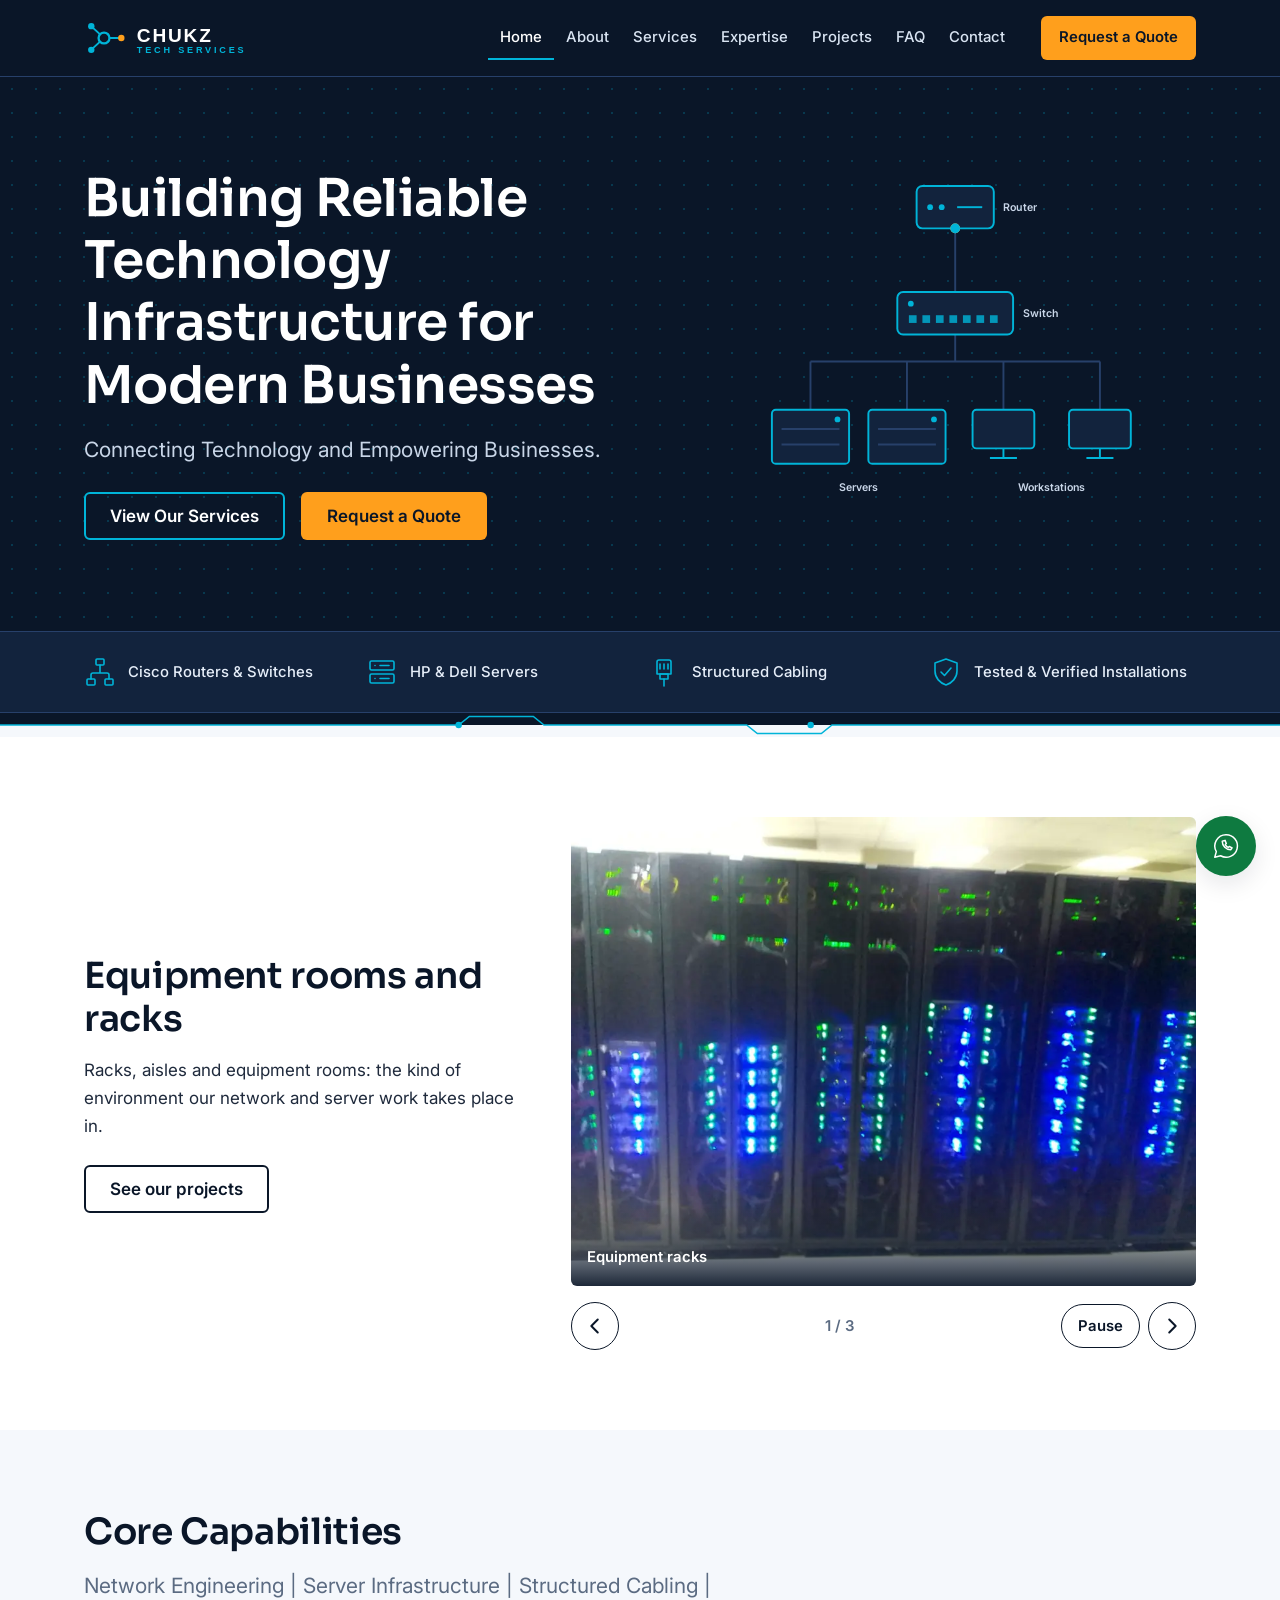
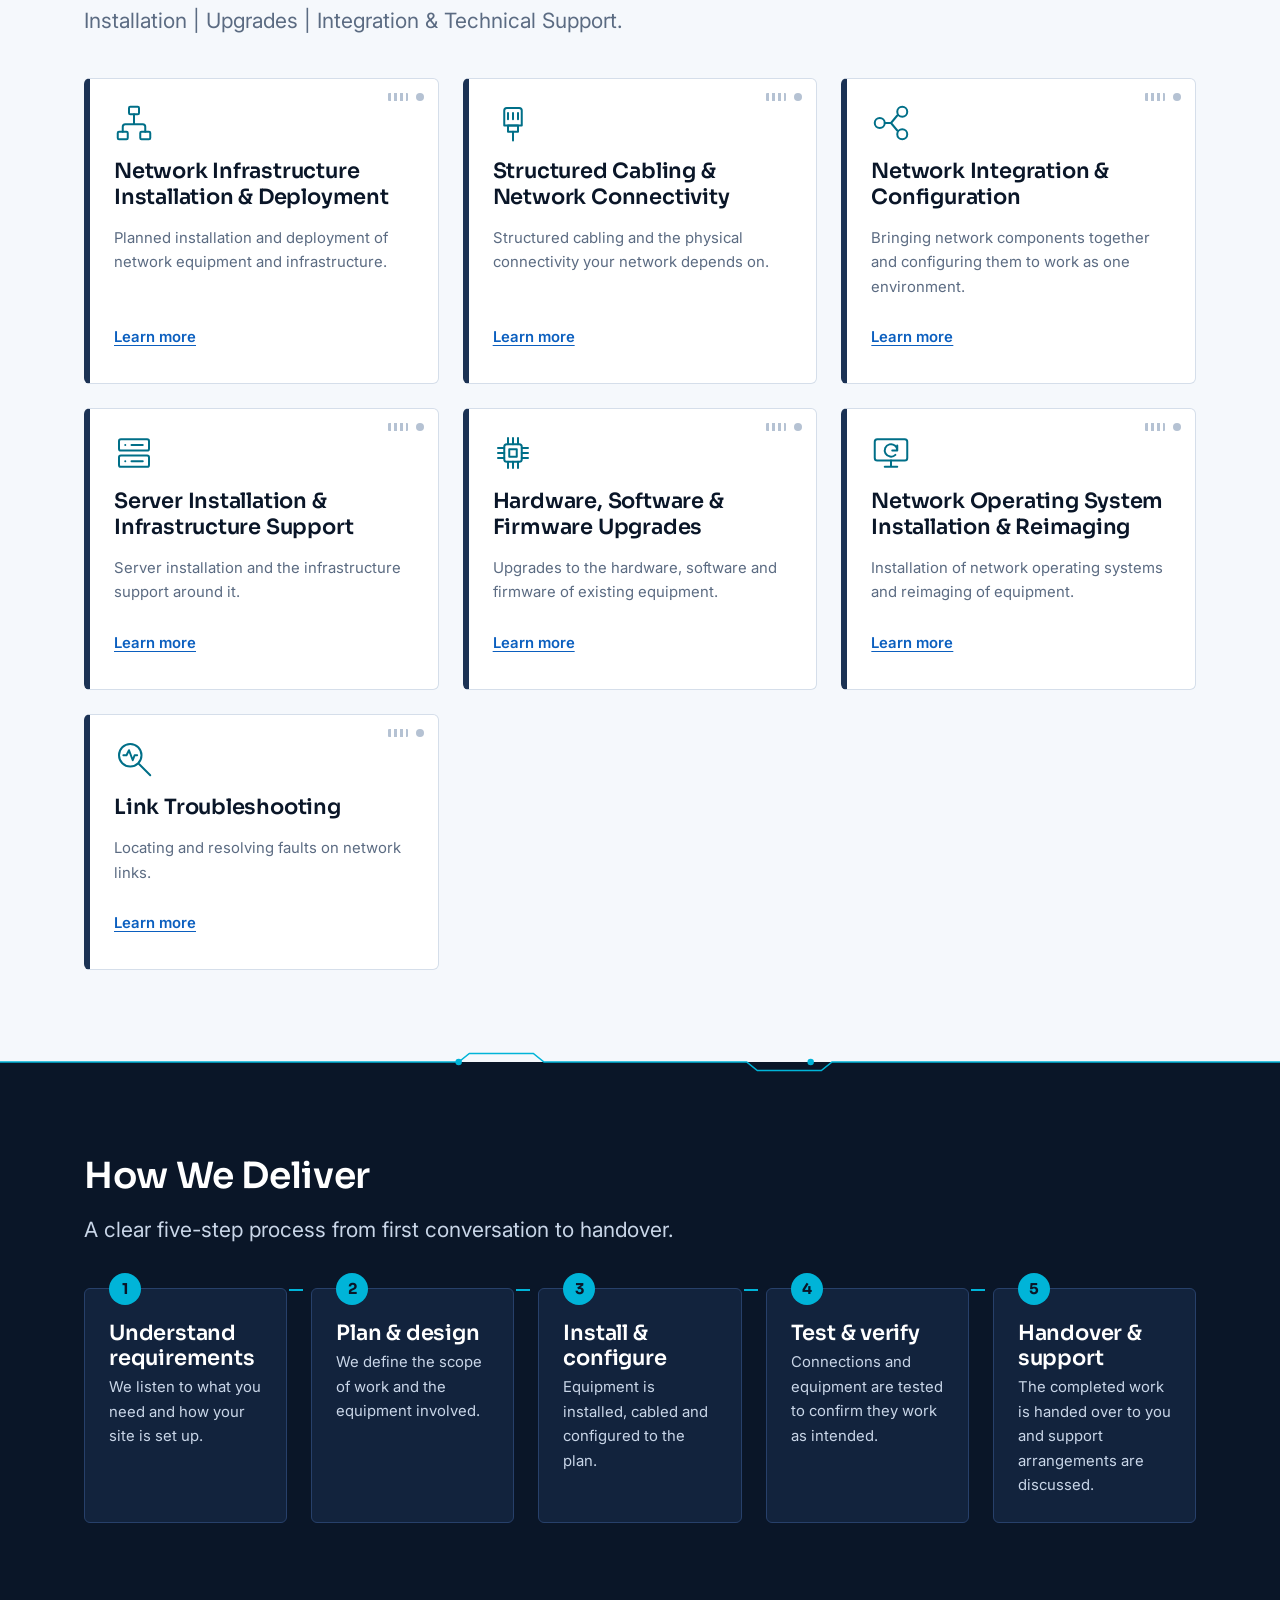
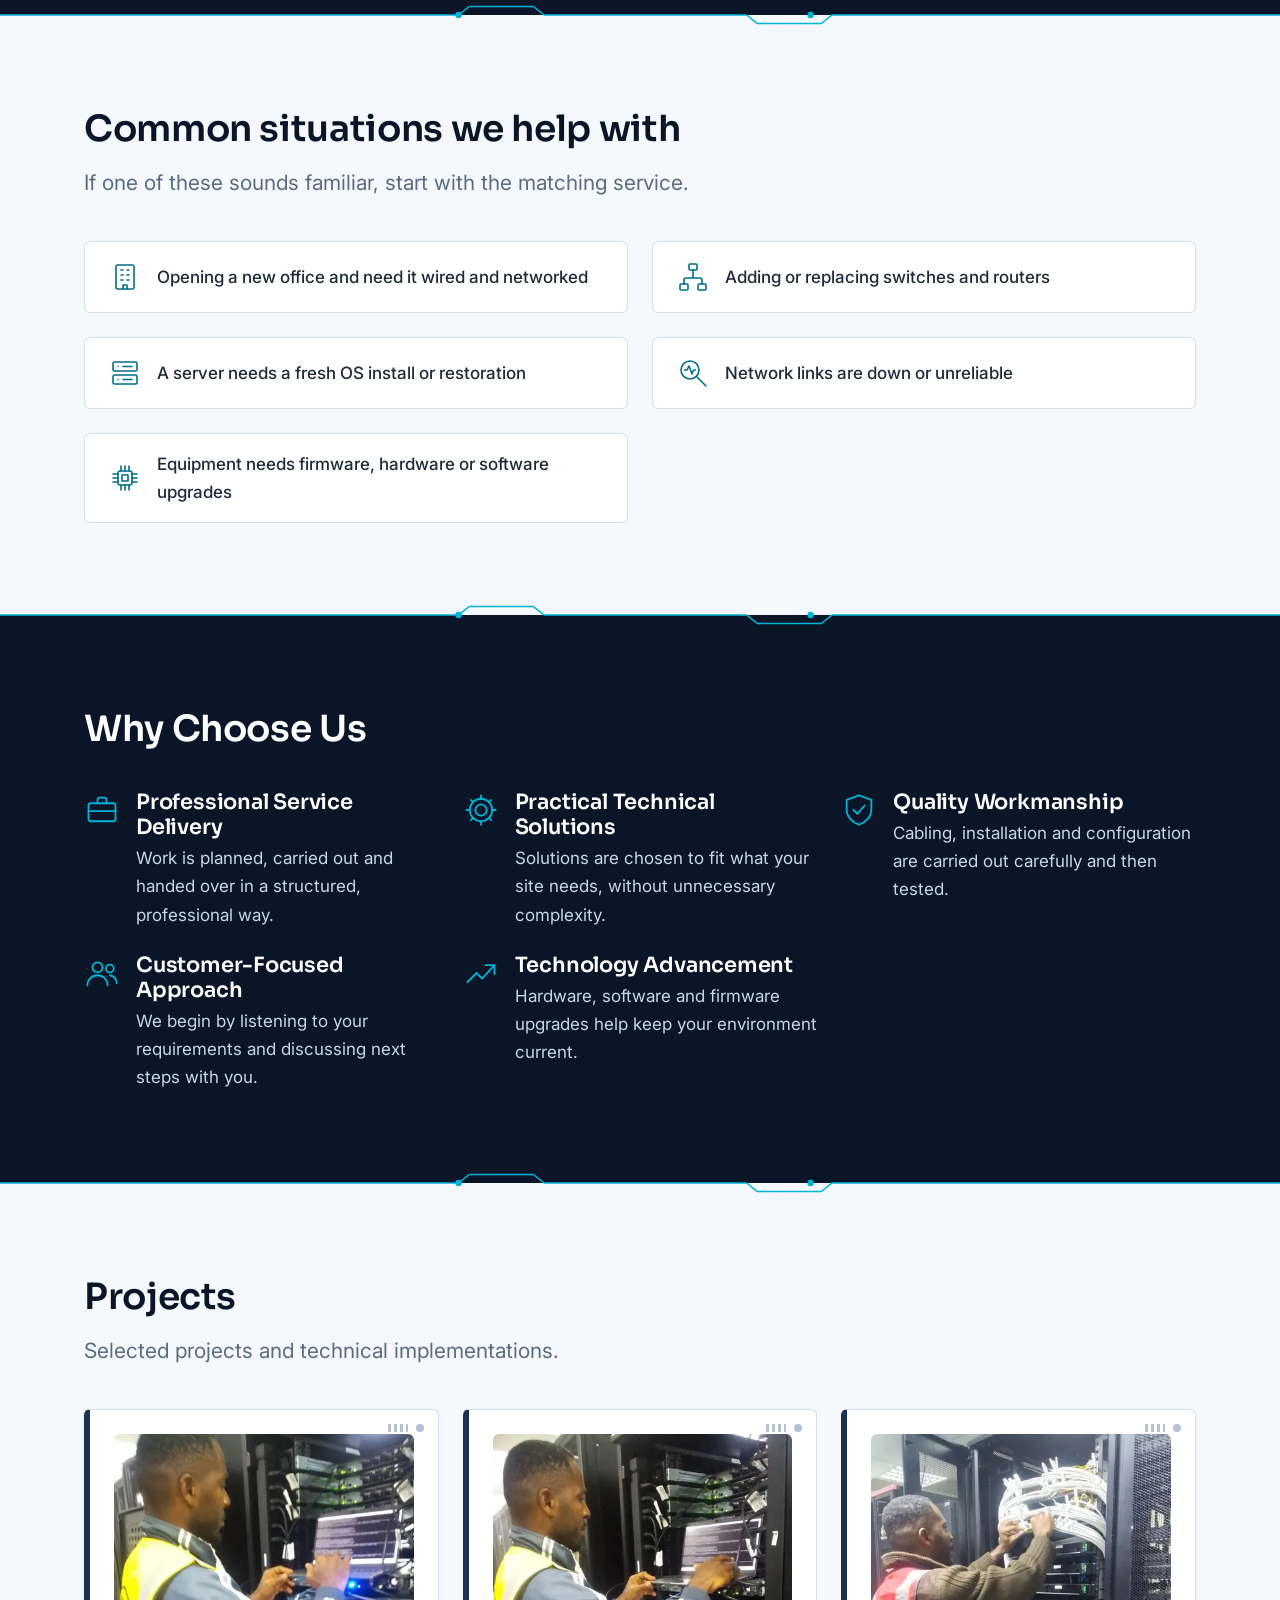
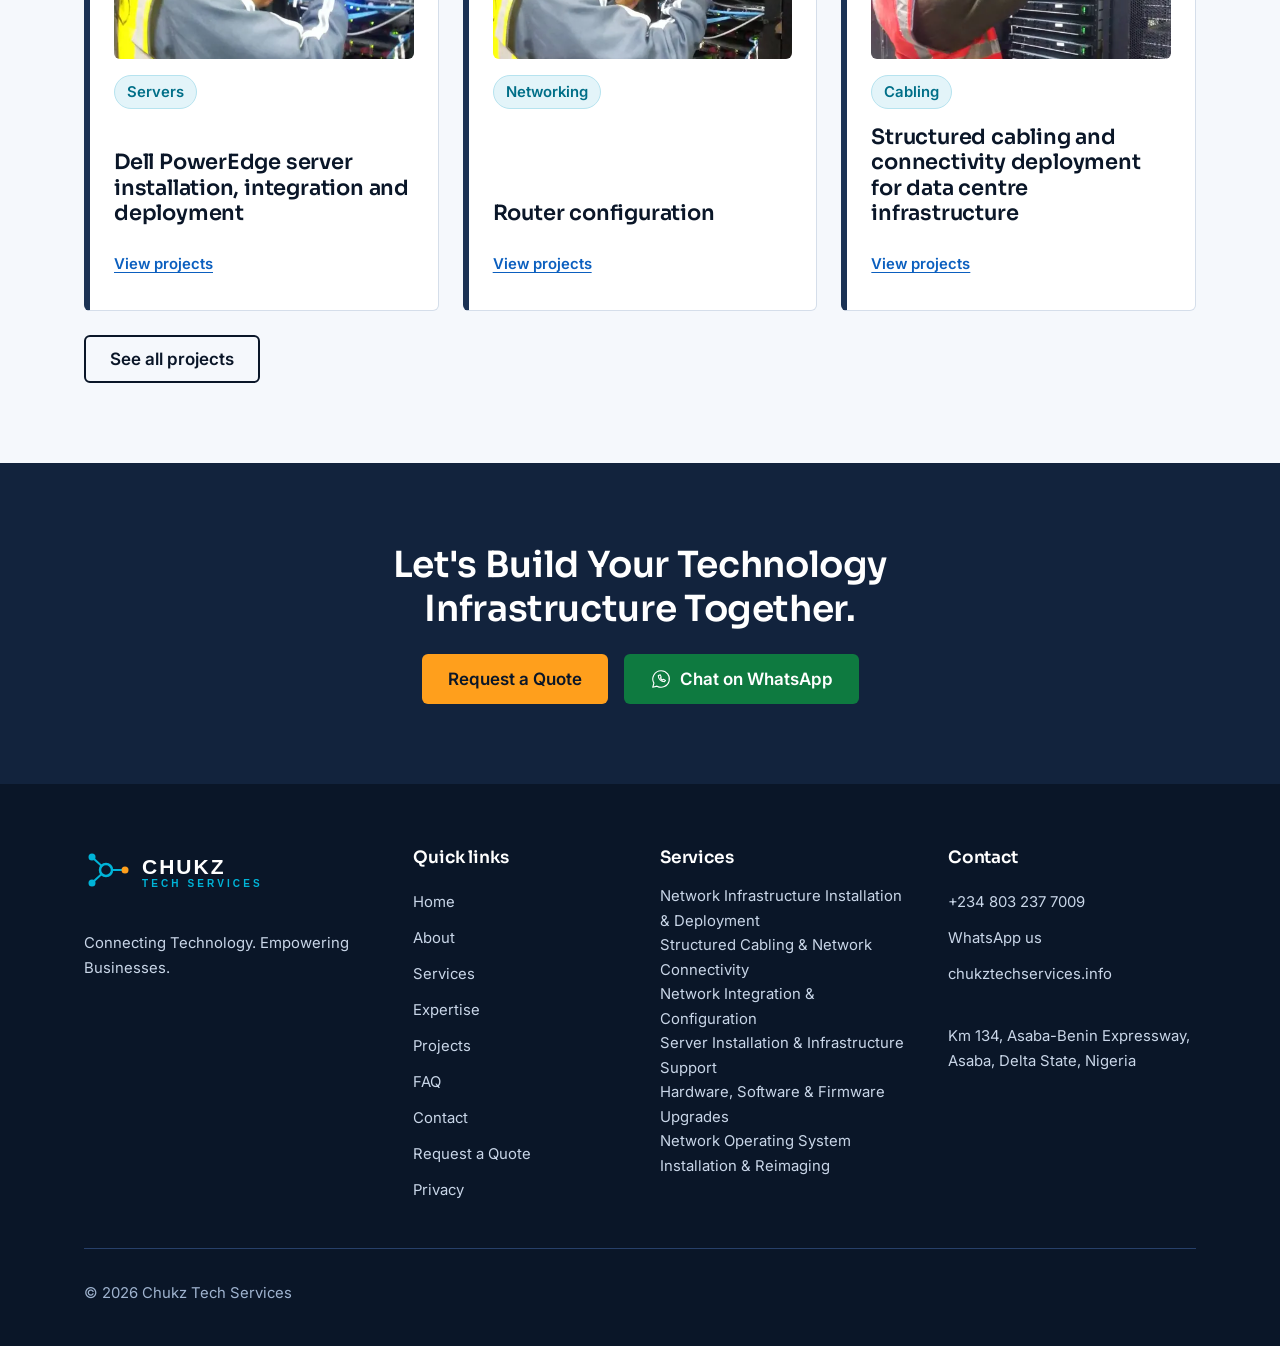
==== commit c0bfc689: "Updated" ====
--- a/index.html
+++ b/index.html
@@ -59,8 +59,7 @@
 <main id="main">
 <section class="hero dotgrid"><div class="container hero-grid">
 <div><h1>Building Reliable Technology Infrastructure for Modern Businesses</h1>
-<p>   We deliver professional and cost-effective enterprise networking, data centre infrastructure and corporate office network solutions. We help businesses build, integrate and maintain reliable technology environments through practical engineering expertise and dependable technical support.
-Connecting Technology. Empowering Businesses.</p>
+<p>Connecting Technology and  Empowering Businesses.</p>
 <div class="btn-row"><a class="btn btn-secondary" href="services.html">View Our Services</a><a class="btn btn-primary" href="request-quote.html">Request a Quote</a></div></div>
 <div class="hero-visual" role="img" aria-label="Animated network diagram: a router connected to a switch, which connects to servers and workstations"><svg viewBox="0 0 500 400" aria-hidden="true" focusable="false">
 <path class="topo-link" d="M250 74V140M250 184V212M100 212H400M100 212V262M200 212V262M300 212V262M400 212V262"/>
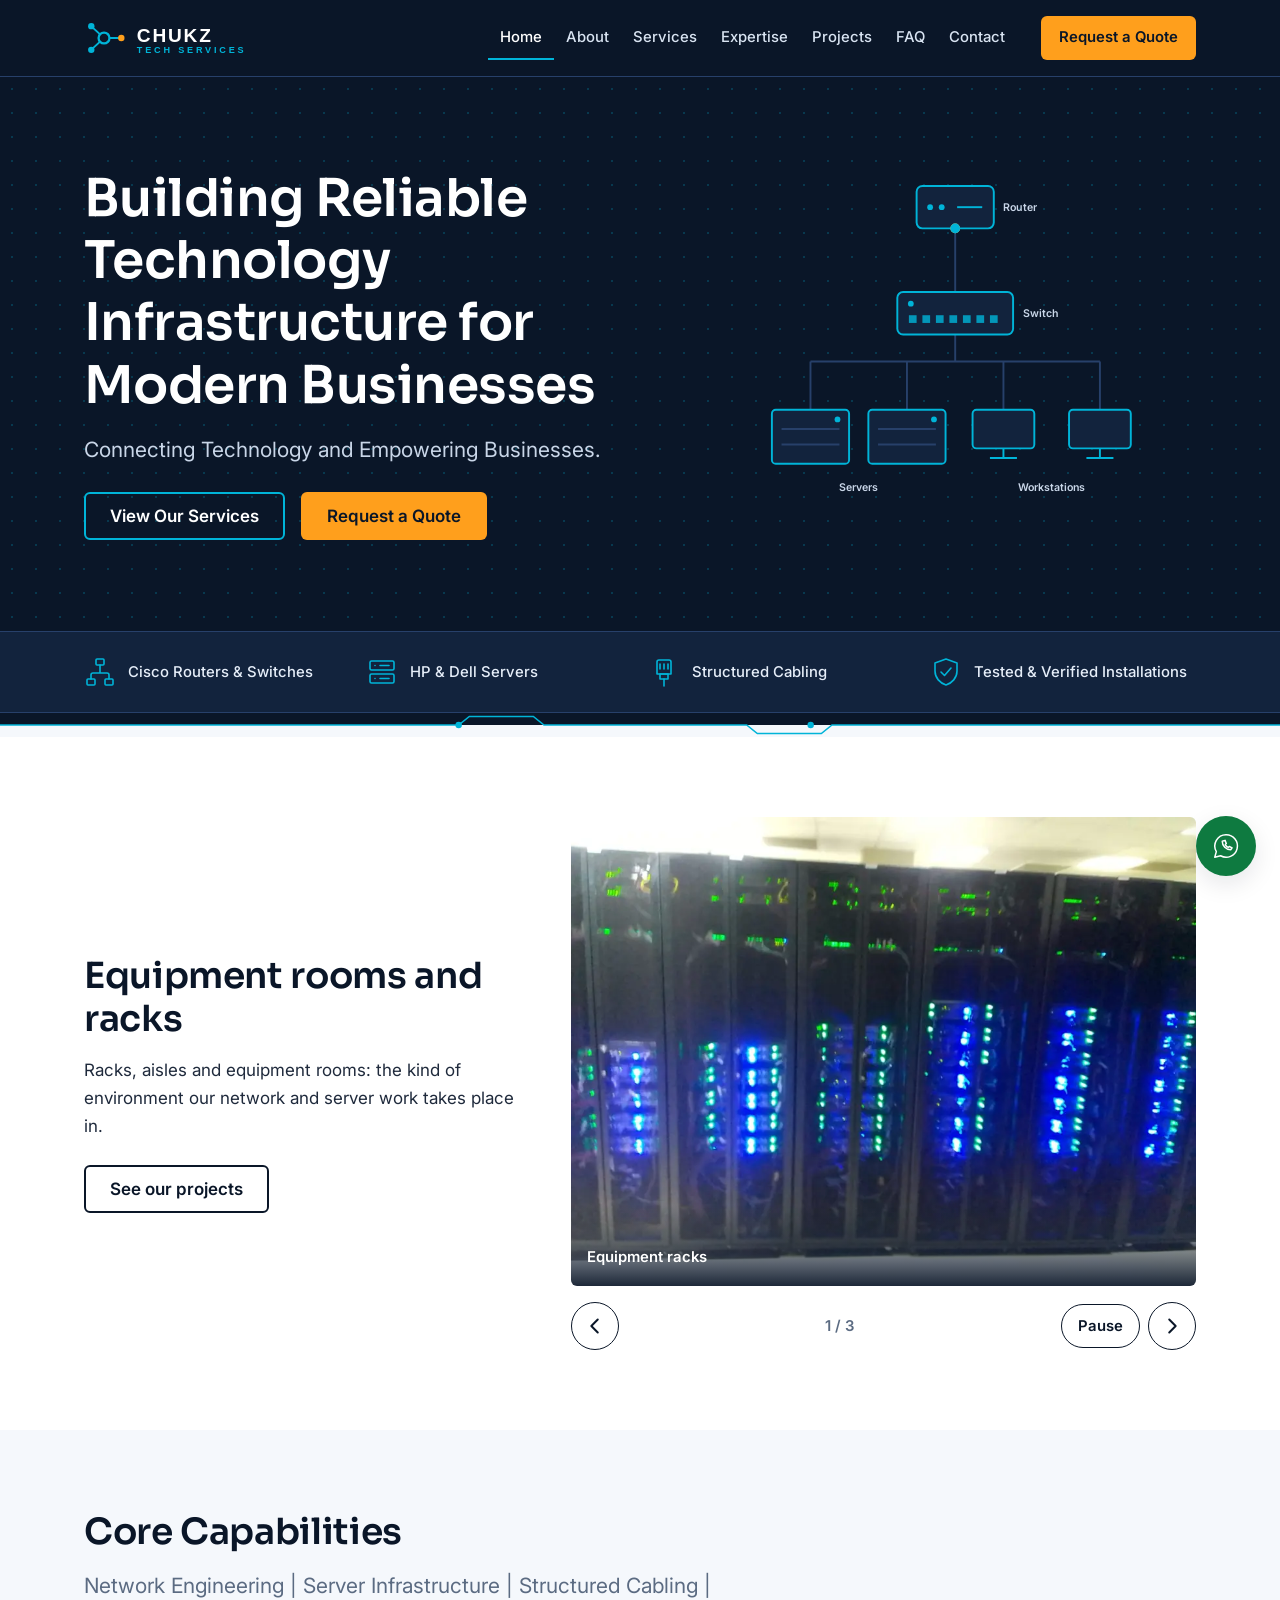
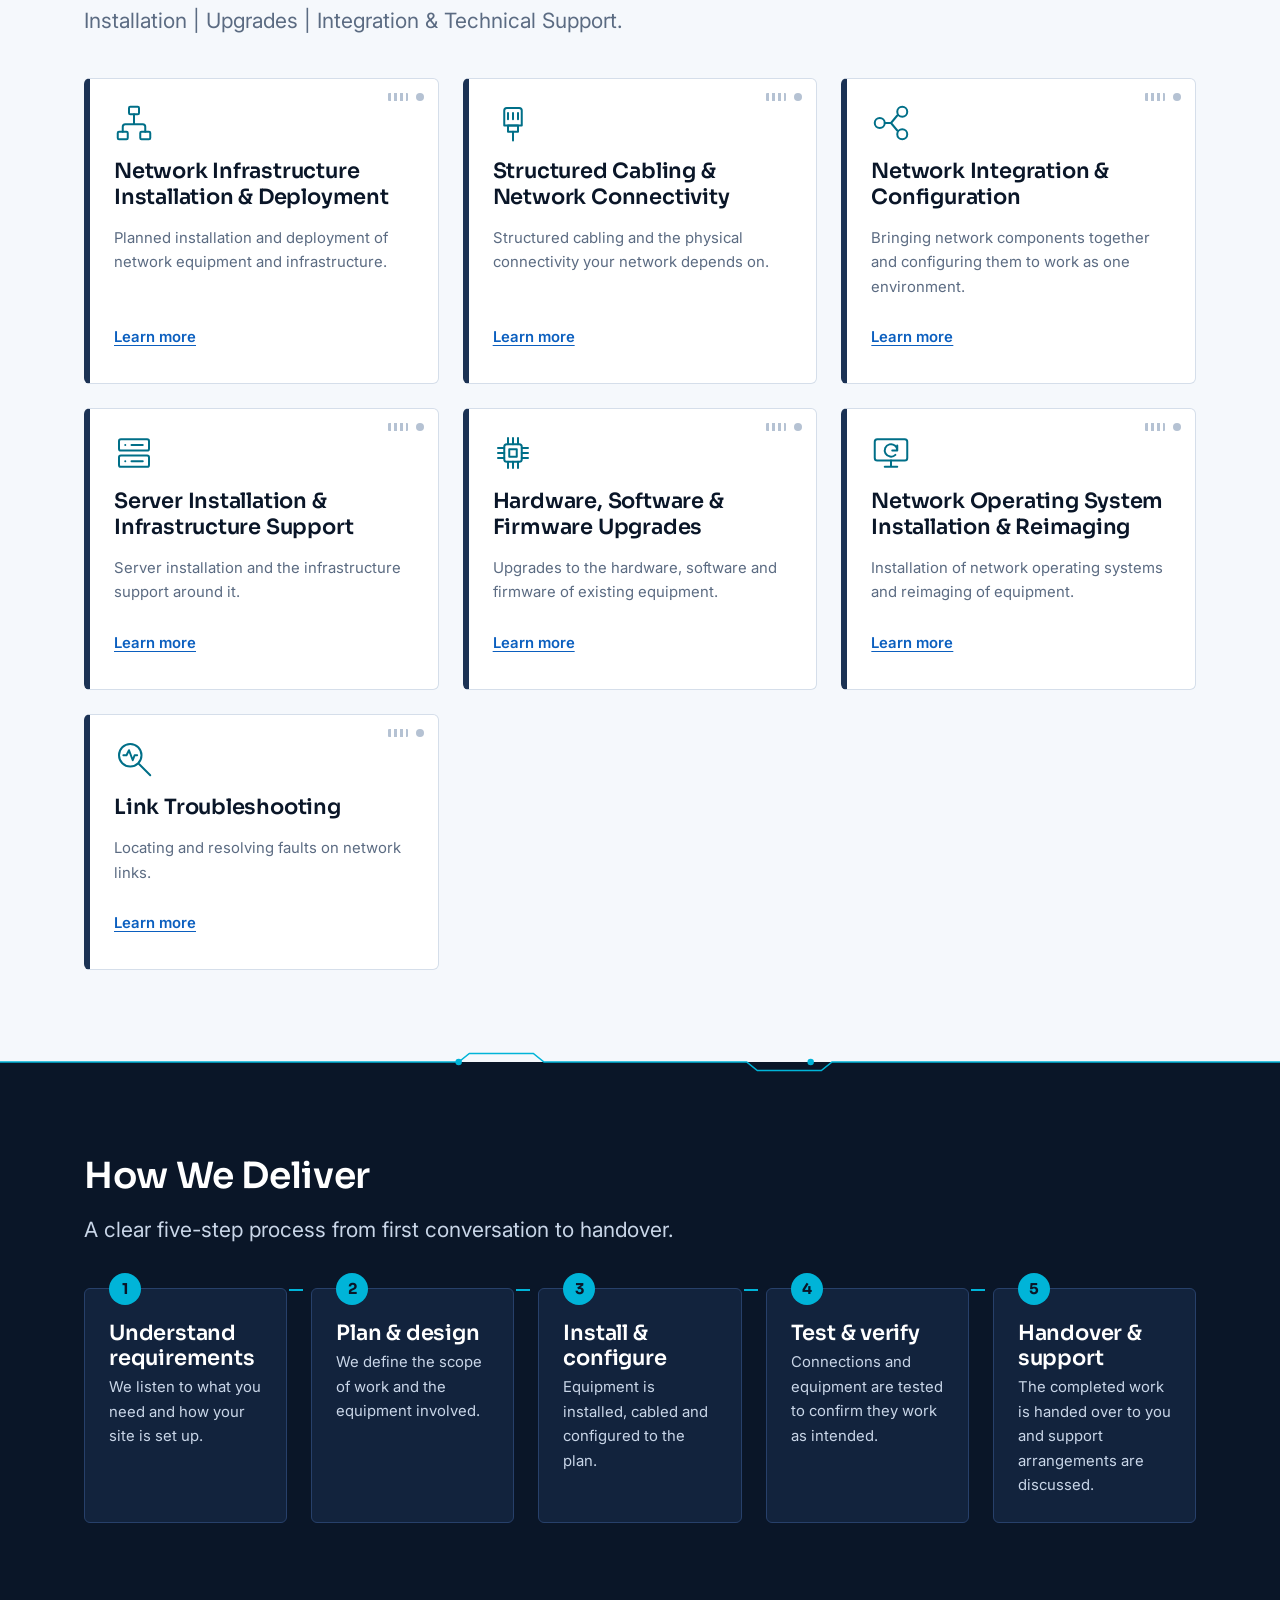
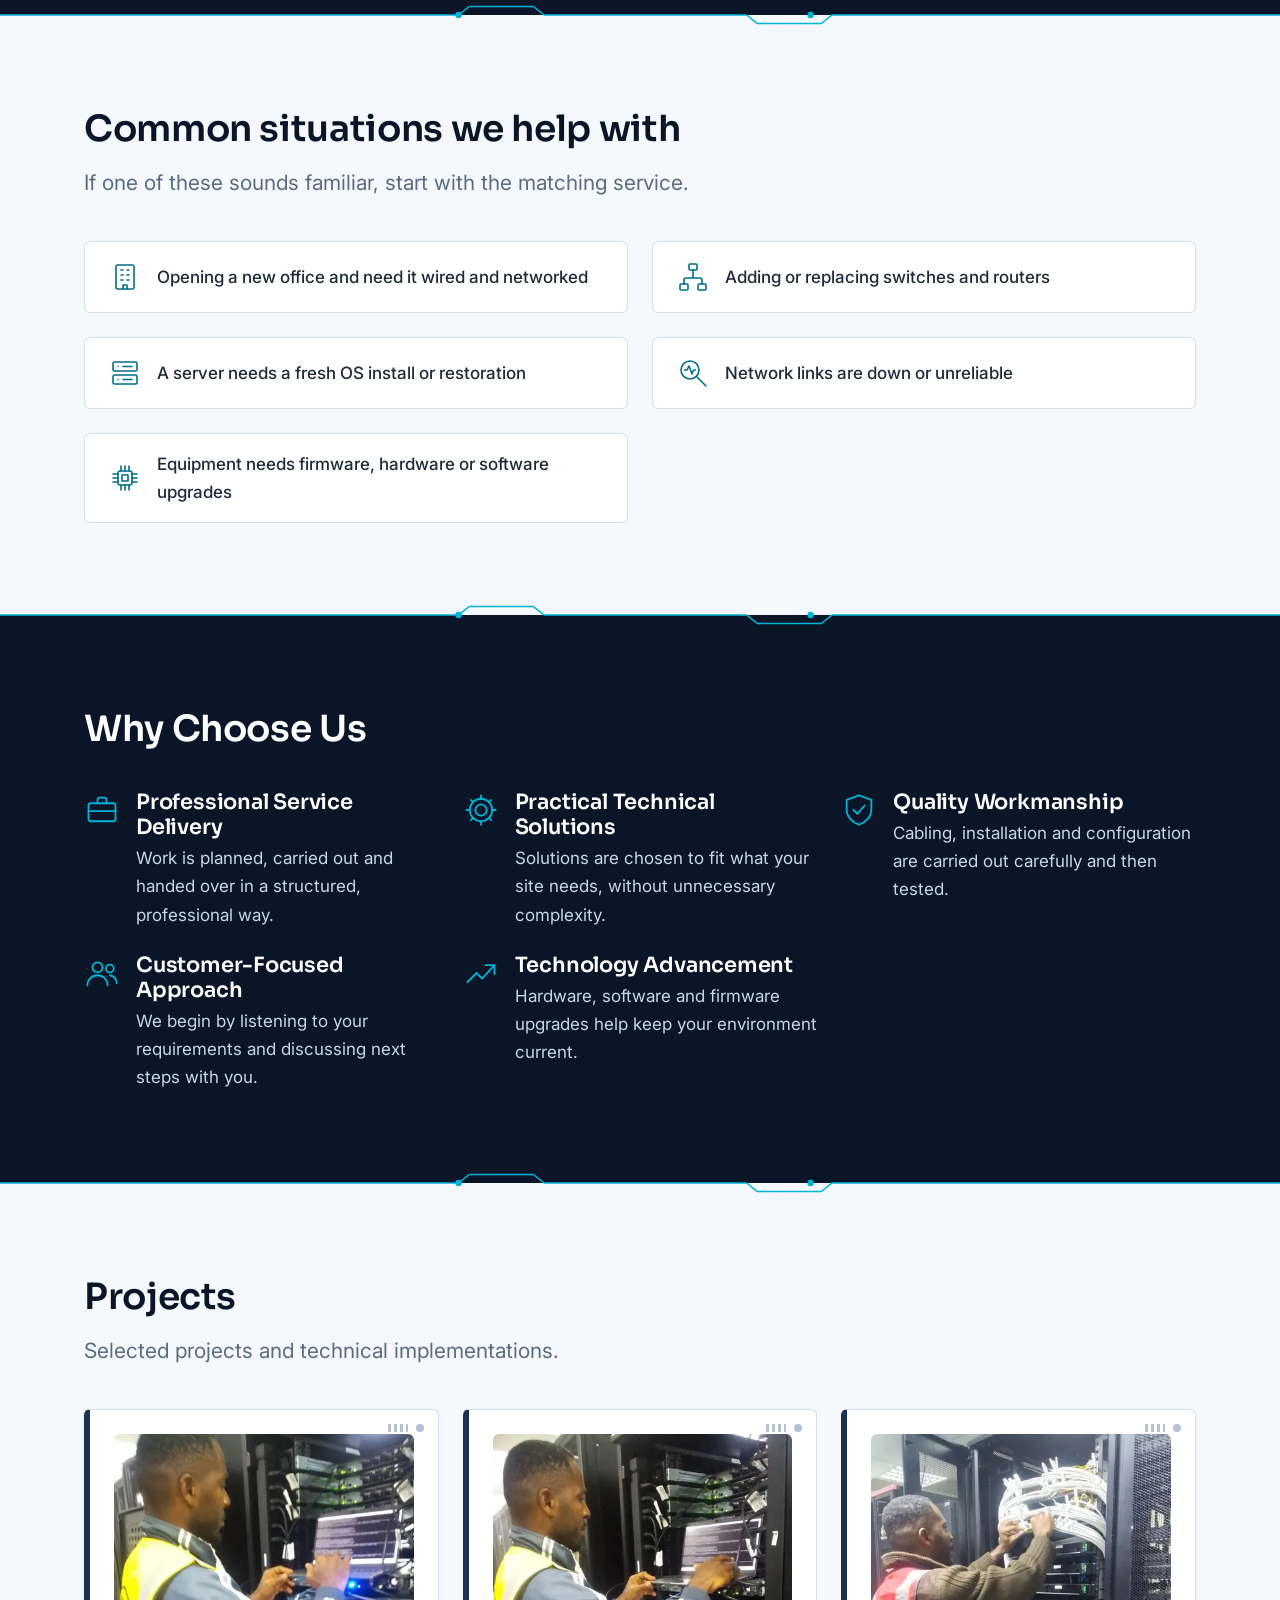
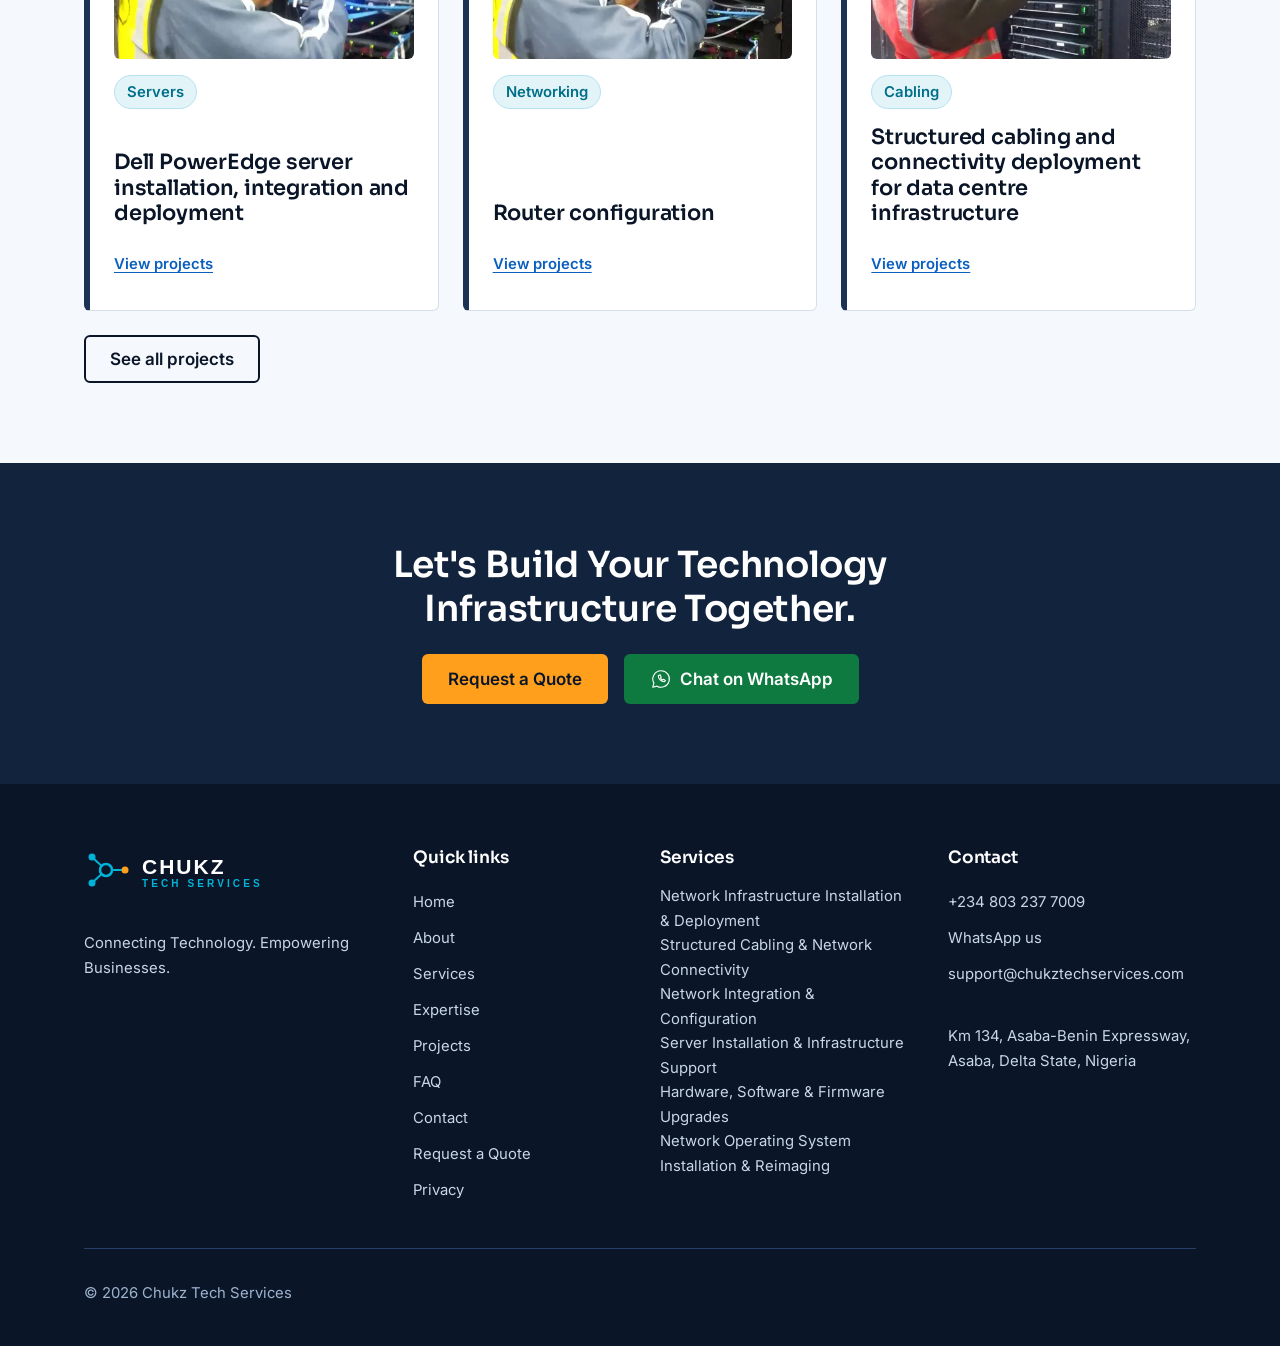
==== commit f8d02cf4: "Updated contact email" ====
--- a/index.html
+++ b/index.html
@@ -126,7 +126,7 @@
 <div><h2>Contact</h2><ul>
 <li><a href="tel:+2348032377009">+234 803 237 7009</a></li>
 <li><a href="https://wa.me/2348032377009" rel="noopener">WhatsApp us</a></li>
-<li><a href="mailto:Info@chukstech.com">chukztechservices.info</a></li></ul>
+<li><a href="mailto:Info@chukstech.com">support@chukztechservices.com</a></li></ul>
 <p class="mt-4">Km 134, Asaba-Benin Expressway, Asaba, Delta State, Nigeria</p></div>
 </div>
 <div class="footer-bottom">
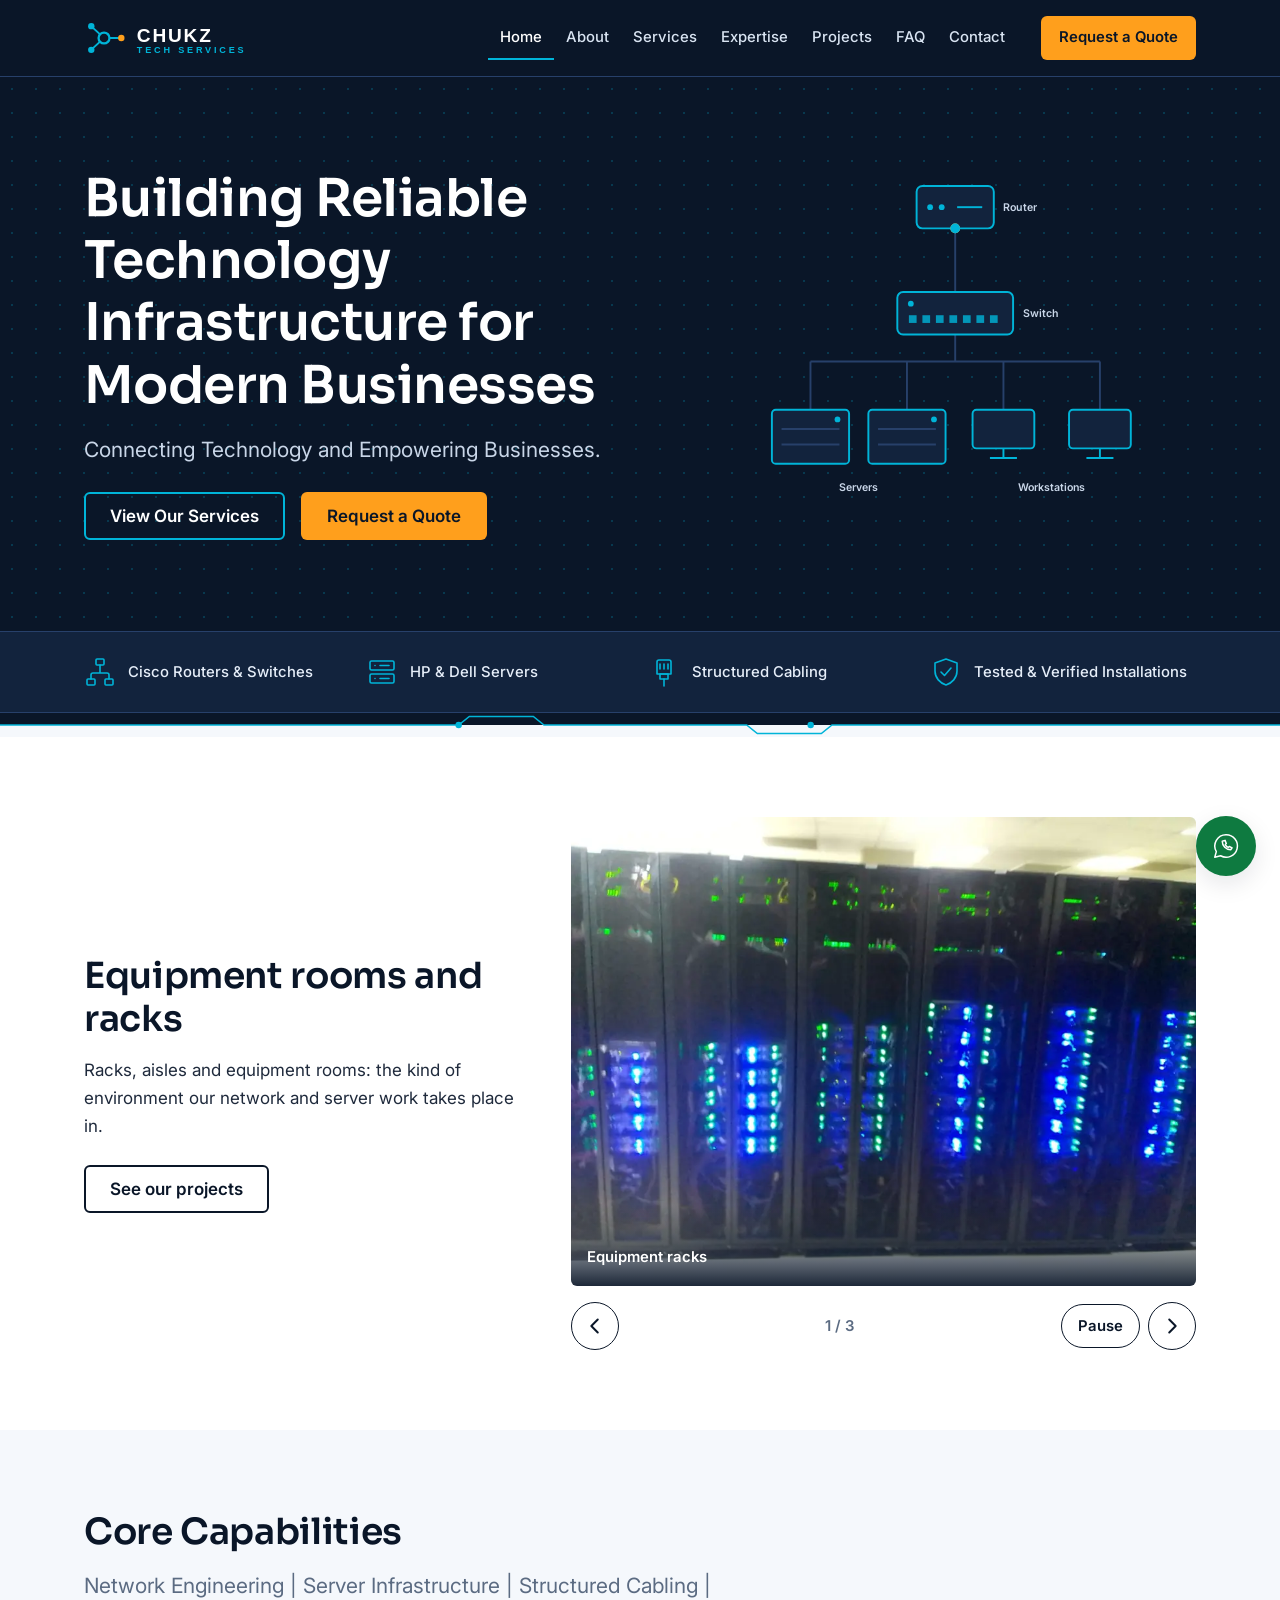
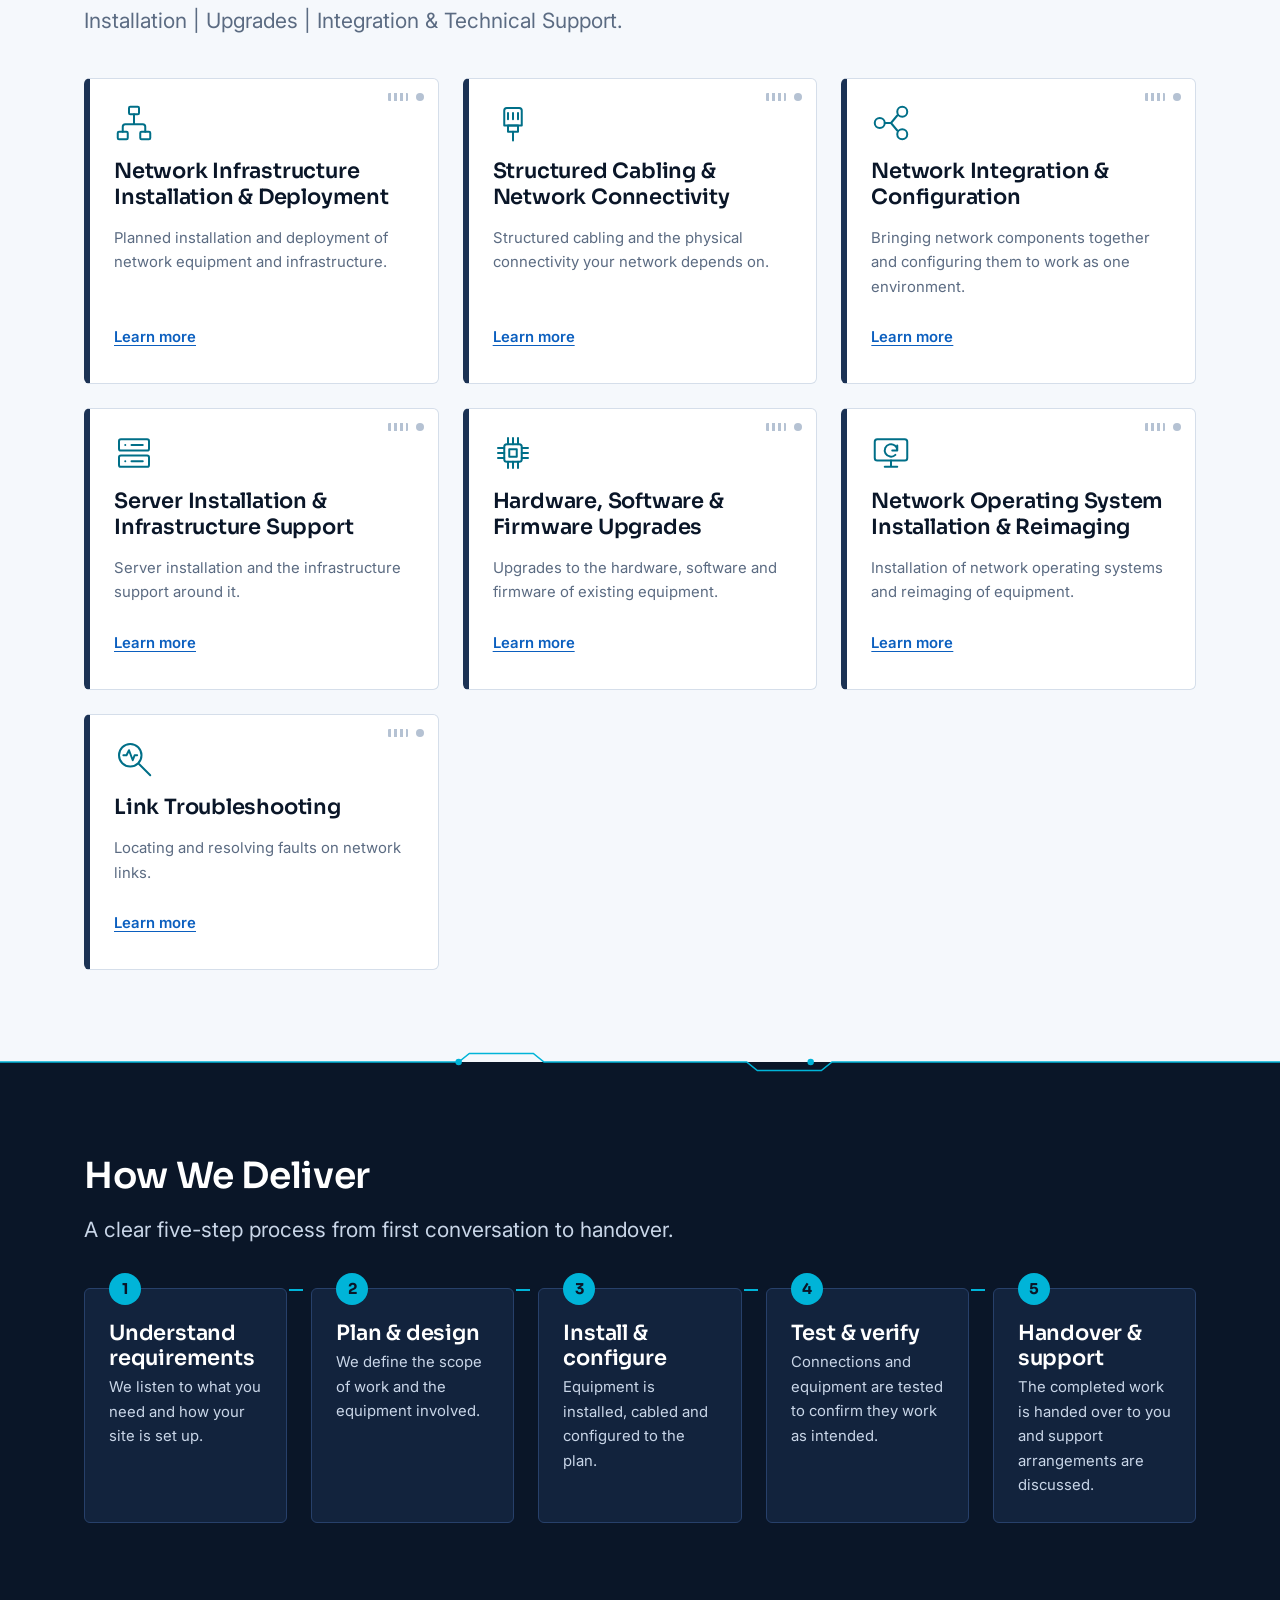
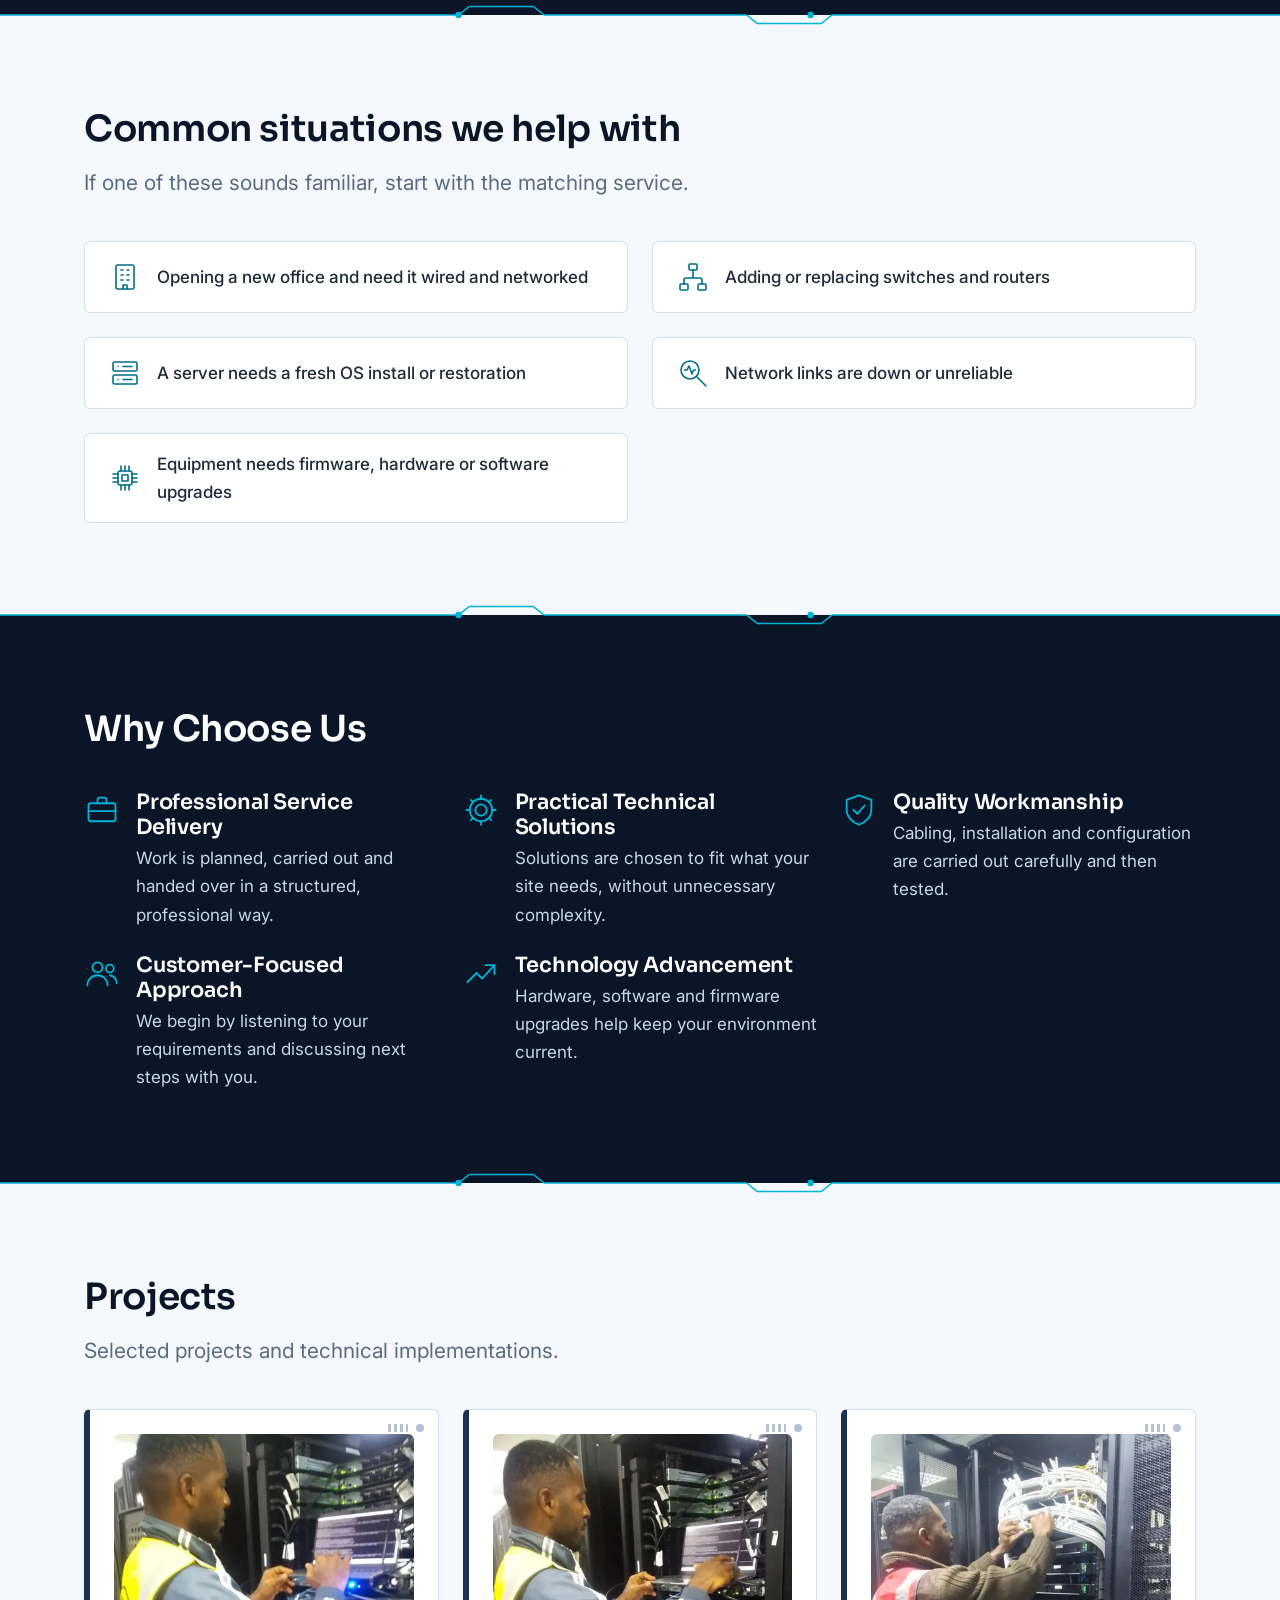
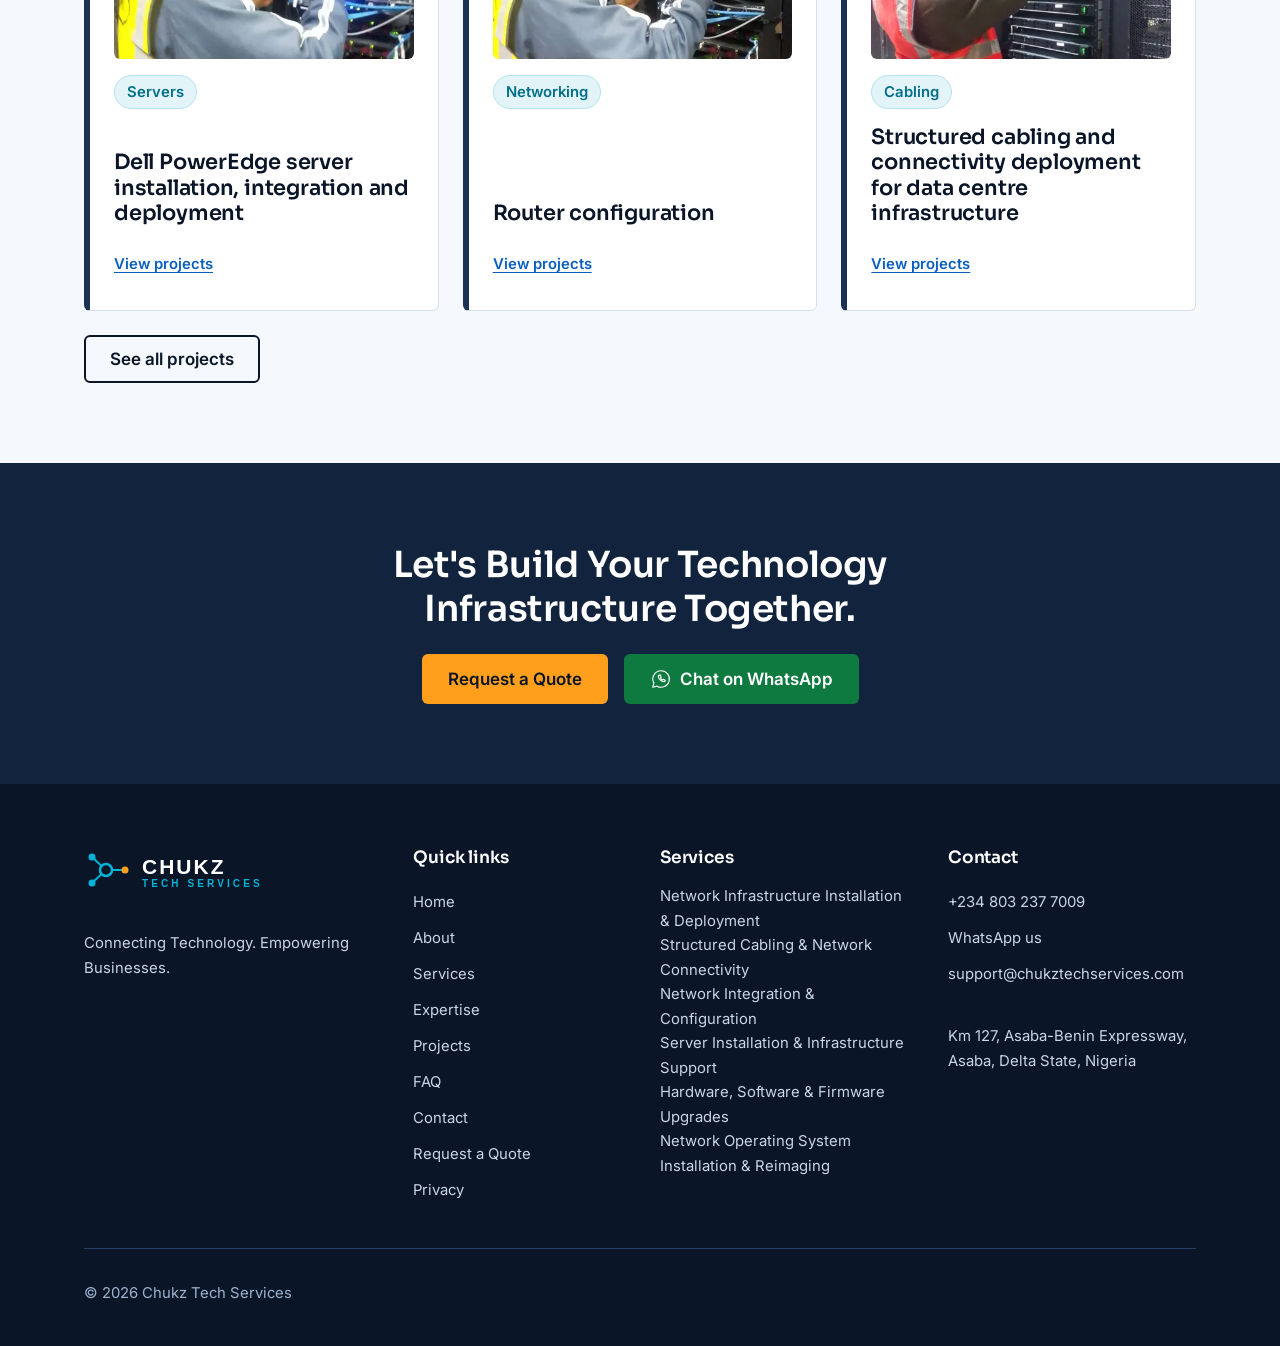
==== commit 9cb648ae: "Updated Address" ====
--- a/index.html
+++ b/index.html
@@ -127,7 +127,7 @@
 <li><a href="tel:+2348032377009">+234 803 237 7009</a></li>
 <li><a href="https://wa.me/2348032377009" rel="noopener">WhatsApp us</a></li>
 <li><a href="mailto:Info@chukstech.com">support@chukztechservices.com</a></li></ul>
-<p class="mt-4">Km 134, Asaba-Benin Expressway, Asaba, Delta State, Nigeria</p></div>
+<p class="mt-4">Km 127, Asaba-Benin Expressway, Asaba, Delta State, Nigeria</p></div>
 </div>
 <div class="footer-bottom">
 <p> </p>
